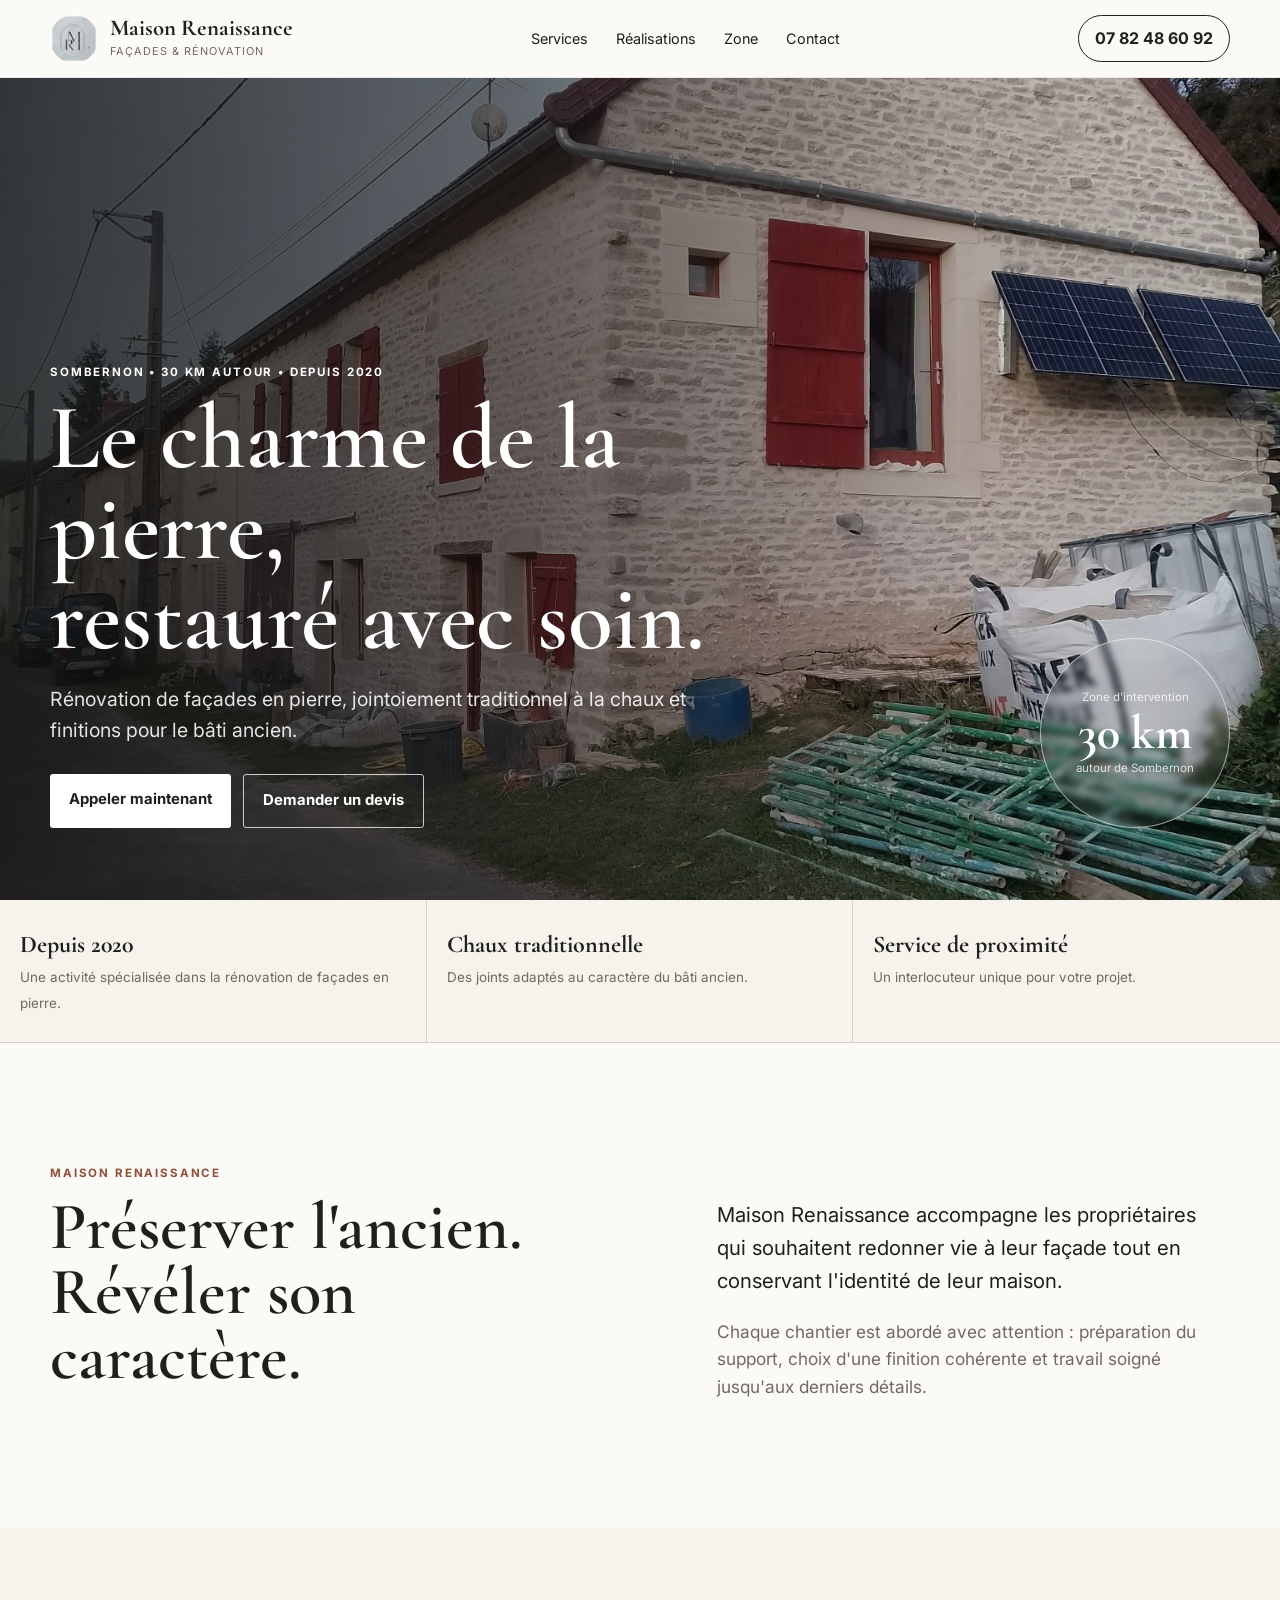
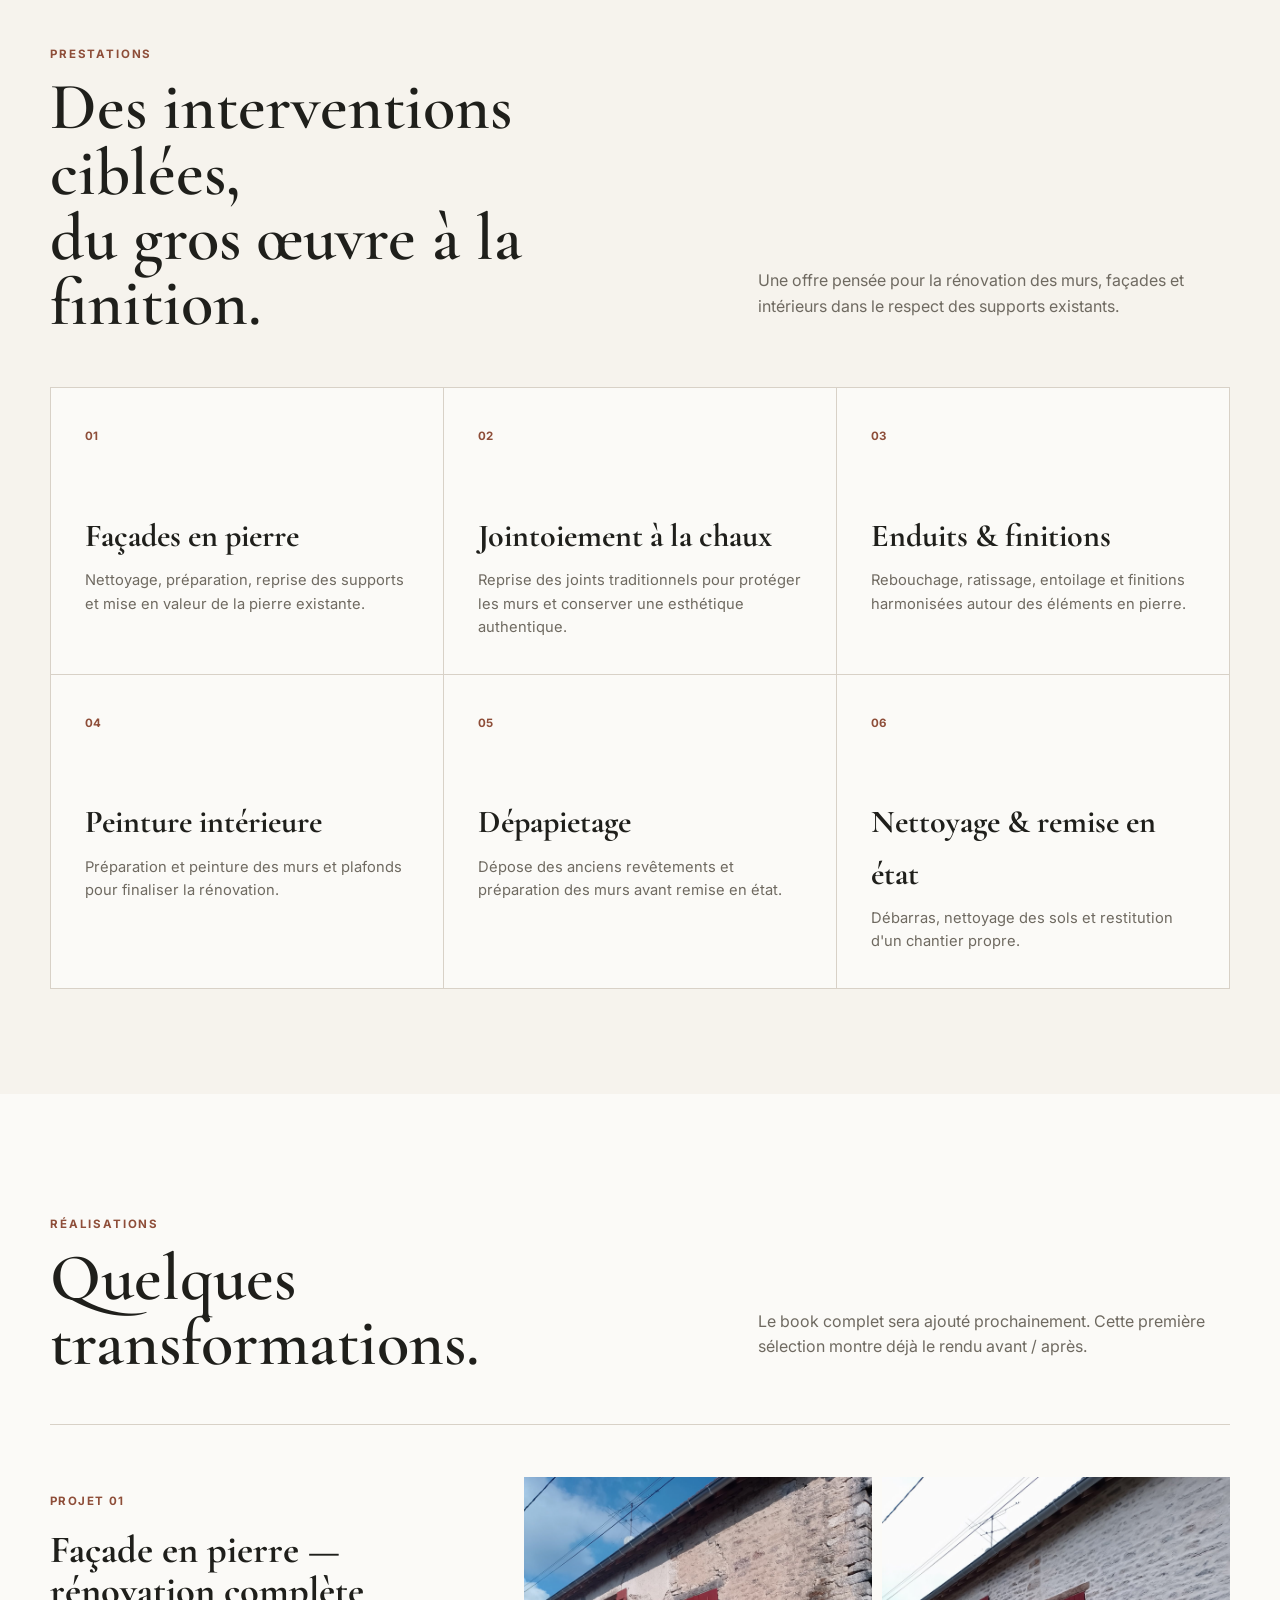
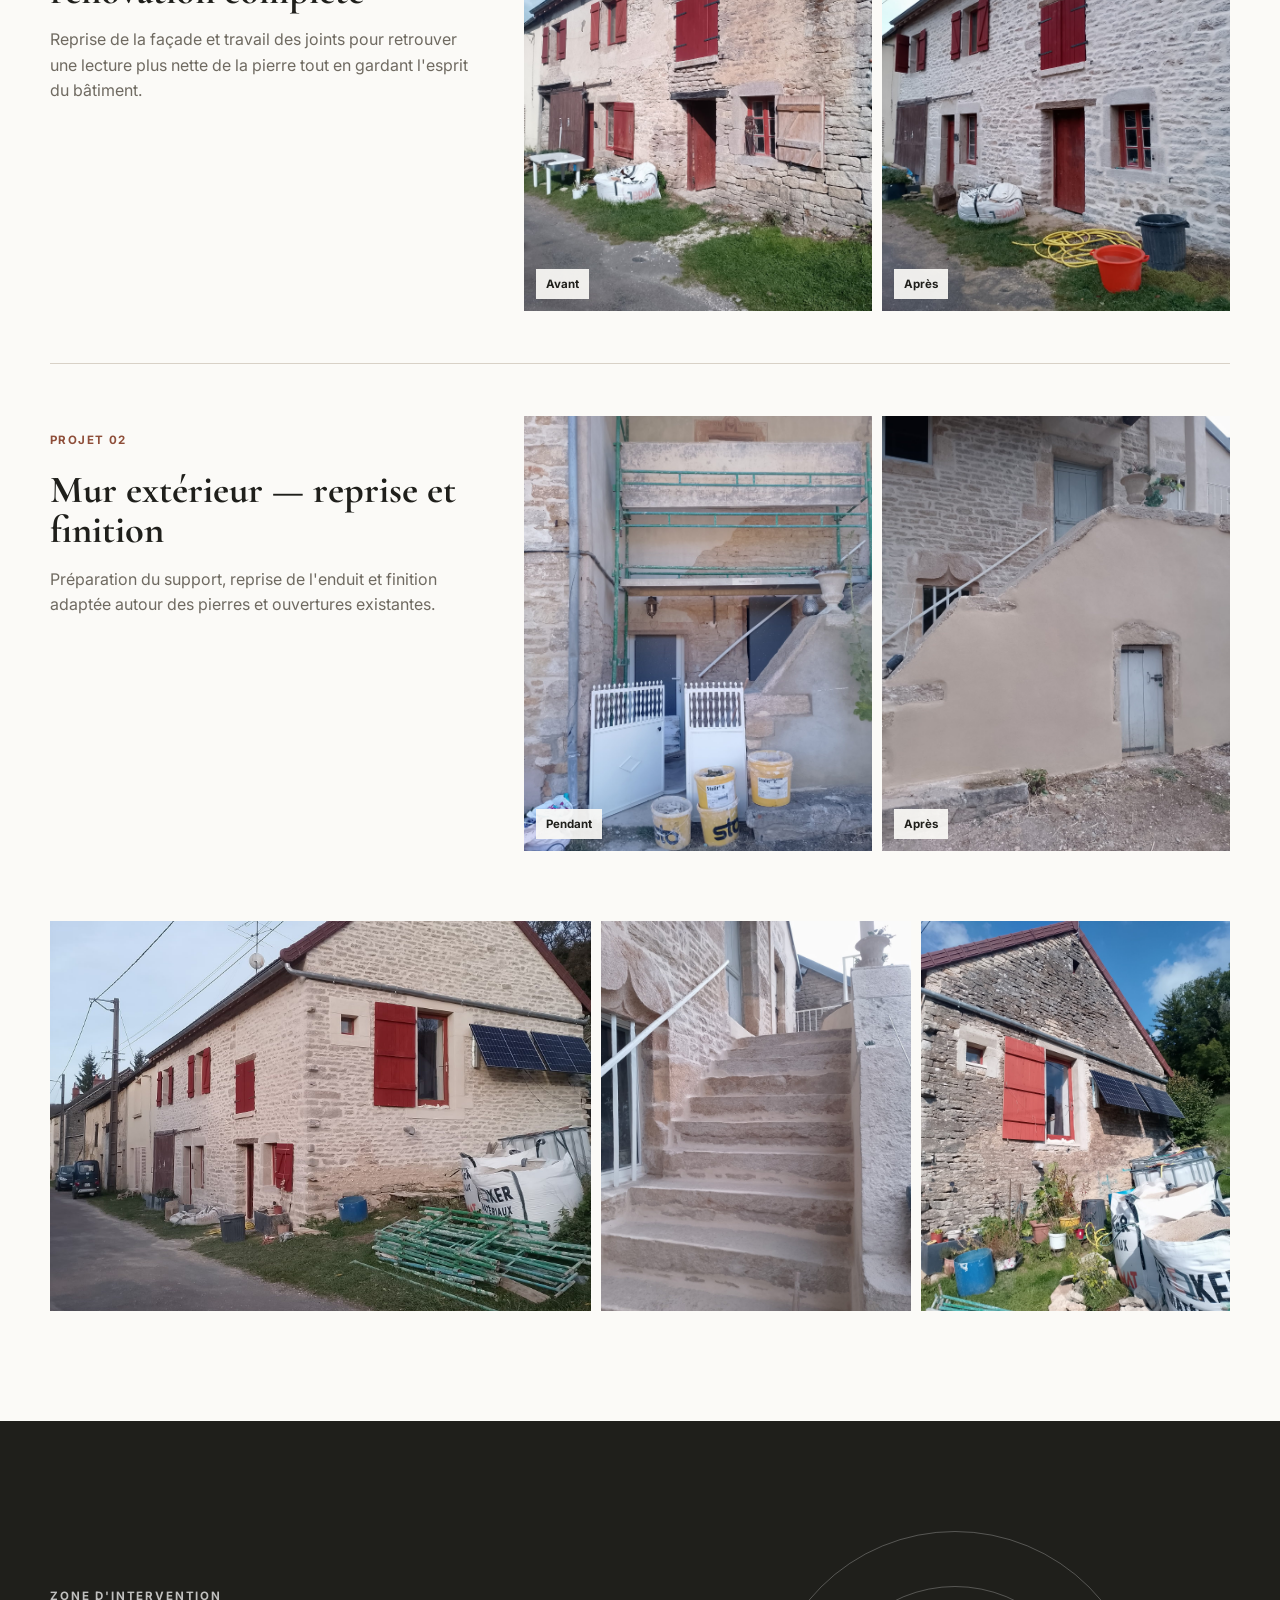
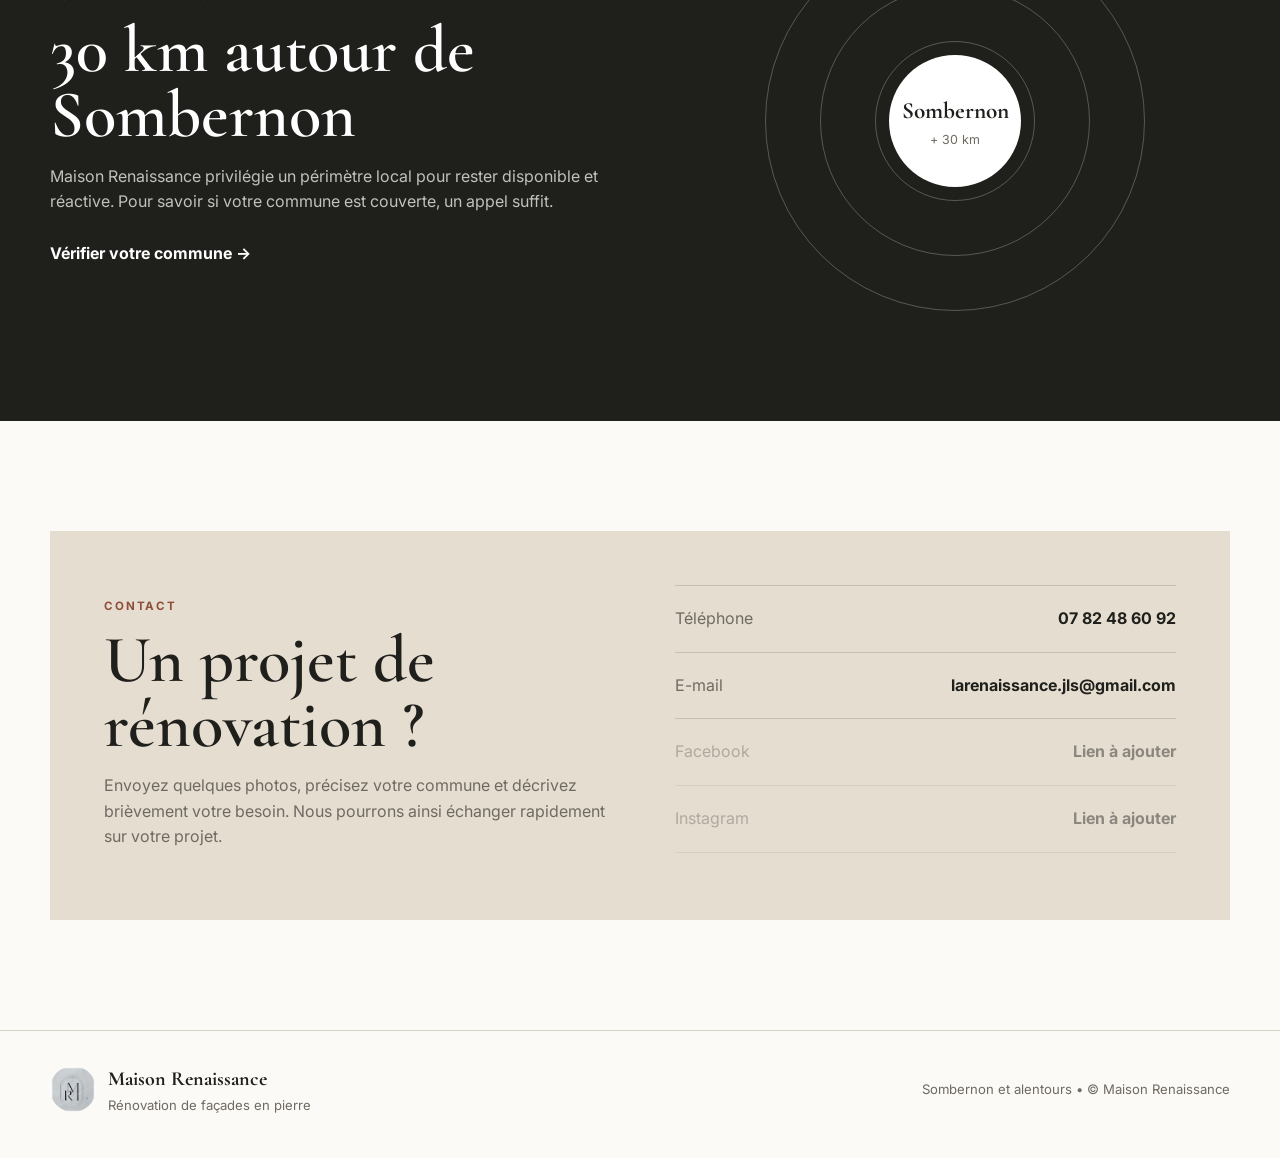
==== index.html @ f81b81fb "Add files via upload" ====
<!doctype html>
<html lang="fr">
<head>
  <meta charset="utf-8">
  <meta name="viewport" content="width=device-width, initial-scale=1">
  <meta name="theme-color" content="#1f1f1b">
  <meta name="description" content="Maison Renaissance — rénovation de façades en pierre, jointoiement traditionnel à la chaux et finitions autour de Sombernon.">
  <title>Maison Renaissance — Façades en pierre & joints à la chaux</title>
  <link rel="icon" href="assets/favicon.png">
  <link rel="preconnect" href="https://fonts.googleapis.com">
  <link rel="preconnect" href="https://fonts.gstatic.com" crossorigin>
  <link href="https://fonts.googleapis.com/css2?family=Cormorant+Garamond:wght@500;600;700&family=Inter:wght@400;500;600;700&display=swap" rel="stylesheet">
  <link rel="stylesheet" href="styles.css">
</head>
<body>
  <header class="site-header">
    <a class="brand" href="#accueil">
      <img src="assets/logo-mr.png" alt="Logo Maison Renaissance">
      <span><strong>Maison Renaissance</strong><small>Façades & rénovation</small></span>
    </a>
    <nav class="desktop-nav" aria-label="Navigation principale">
      <a href="#services">Services</a>
      <a href="#realisations">Réalisations</a>
      <a href="#zone">Zone</a>
      <a href="#contact">Contact</a>
    </nav>
    <a class="header-cta" href="tel:+33782486092">07 82 48 60 92</a>
  </header>

  <main>
    <section class="hero" id="accueil">
      <img src="assets/hero-v2.jpg" alt="Façade ancienne rénovée en pierre" class="hero-bg">
      <div class="hero-shade"></div>
      <div class="hero-inner">
        <div class="hero-copy">
          <p class="eyebrow">Sombernon • 30 km autour • Depuis 2020</p>
          <h1>Le charme de la pierre,<br>restauré avec soin.</h1>
          <p class="hero-text">Rénovation de façades en pierre, jointoiement traditionnel à la chaux et finitions pour le bâti ancien.</p>
          <div class="hero-actions">
            <a class="btn btn-light" href="tel:+33782486092">Appeler maintenant</a>
            <a class="btn btn-outline" href="mailto:larenaissance.jls@gmail.com?subject=Demande%20de%20devis%20Maison%20Renaissance">Demander un devis</a>
          </div>
        </div>
        <div class="hero-badge">
          <span>Zone d'intervention</span>
          <strong>30 km</strong>
          <small>autour de Sombernon</small>
        </div>
      </div>
    </section>

    <section class="proof-strip">
      <div><strong>Depuis 2020</strong><span>Une activité spécialisée dans la rénovation de façades en pierre.</span></div>
      <div><strong>Chaux traditionnelle</strong><span>Des joints adaptés au caractère du bâti ancien.</span></div>
      <div><strong>Service de proximité</strong><span>Un interlocuteur unique pour votre projet.</span></div>
    </section>

    <section class="about container">
      <div class="section-title">
        <p class="eyebrow dark">Maison Renaissance</p>
        <h2>Préserver l'ancien.<br>Révéler son caractère.</h2>
      </div>
      <div class="about-copy">
        <p>Maison Renaissance accompagne les propriétaires qui souhaitent redonner vie à leur façade tout en conservant l'identité de leur maison.</p>
        <p>Chaque chantier est abordé avec attention : préparation du support, choix d'une finition cohérente et travail soigné jusqu'aux derniers détails.</p>
      </div>
    </section>

    <section class="services" id="services">
      <div class="container">
        <div class="section-head">
          <div>
            <p class="eyebrow dark">Prestations</p>
            <h2>Des interventions ciblées,<br>du gros œuvre à la finition.</h2>
          </div>
          <p>Une offre pensée pour la rénovation des murs, façades et intérieurs dans le respect des supports existants.</p>
        </div>

        <div class="service-grid">
          <article>
            <span class="num">01</span>
            <h3>Façades en pierre</h3>
            <p>Nettoyage, préparation, reprise des supports et mise en valeur de la pierre existante.</p>
          </article>
          <article>
            <span class="num">02</span>
            <h3>Jointoiement à la chaux</h3>
            <p>Reprise des joints traditionnels pour protéger les murs et conserver une esthétique authentique.</p>
          </article>
          <article>
            <span class="num">03</span>
            <h3>Enduits & finitions</h3>
            <p>Rebouchage, ratissage, entoilage et finitions harmonisées autour des éléments en pierre.</p>
          </article>
          <article>
            <span class="num">04</span>
            <h3>Peinture intérieure</h3>
            <p>Préparation et peinture des murs et plafonds pour finaliser la rénovation.</p>
          </article>
          <article>
            <span class="num">05</span>
            <h3>Dépapietage</h3>
            <p>Dépose des anciens revêtements et préparation des murs avant remise en état.</p>
          </article>
          <article>
            <span class="num">06</span>
            <h3>Nettoyage & remise en état</h3>
            <p>Débarras, nettoyage des sols et restitution d'un chantier propre.</p>
          </article>
        </div>
      </div>
    </section>

    <section class="realisations container" id="realisations">
      <div class="section-head">
        <div>
          <p class="eyebrow dark">Réalisations</p>
          <h2>Quelques transformations.</h2>
        </div>
        <p>Le book complet sera ajouté prochainement. Cette première sélection montre déjà le rendu avant / après.</p>
      </div>

      <article class="case-study">
        <div class="case-copy">
          <span class="case-index">Projet 01</span>
          <h3>Façade en pierre — rénovation complète</h3>
          <p>Reprise de la façade et travail des joints pour retrouver une lecture plus nette de la pierre tout en gardant l'esprit du bâtiment.</p>
        </div>
        <div class="ba">
          <figure>
            <img src="assets/facade_avant.jpg" alt="Façade avant rénovation">
            <figcaption>Avant</figcaption>
          </figure>
          <figure>
            <img src="assets/facade_apres_1.jpg" alt="Façade après rénovation">
            <figcaption>Après</figcaption>
          </figure>
        </div>
      </article>

      <article class="case-study reverse">
        <div class="case-copy">
          <span class="case-index">Projet 02</span>
          <h3>Mur extérieur — reprise et finition</h3>
          <p>Préparation du support, reprise de l'enduit et finition adaptée autour des pierres et ouvertures existantes.</p>
        </div>
        <div class="ba">
          <figure>
            <img src="assets/cour_avant.jpg" alt="Mur extérieur pendant rénovation">
            <figcaption>Pendant</figcaption>
          </figure>
          <figure>
            <img src="assets/cour_apres.jpg" alt="Mur extérieur après rénovation">
            <figcaption>Après</figcaption>
          </figure>
        </div>
      </article>

      <div class="mosaic">
        <img src="assets/facade_apres_2.jpg" alt="Vue large d'une façade rénovée">
        <img src="assets/escalier_apres.jpg" alt="Escalier en pierre rénové">
        <img src="assets/chantier_facade.jpg" alt="Façade en pierre en cours de rénovation">
      </div>
    </section>

    <section class="zone" id="zone">
      <div class="container zone-inner">
        <div>
          <p class="eyebrow">Zone d'intervention</p>
          <h2>30 km autour de Sombernon</h2>
          <p>Maison Renaissance privilégie un périmètre local pour rester disponible et réactive. Pour savoir si votre commune est couverte, un appel suffit.</p>
          <a href="tel:+33782486092" class="text-link">Vérifier votre commune →</a>
        </div>
        <div class="zone-graphic" aria-hidden="true">
          <div class="ring ring-1"></div>
          <div class="ring ring-2"></div>
          <div class="ring ring-3"></div>
          <div class="zone-center"><strong>Sombernon</strong><span>+ 30 km</span></div>
        </div>
      </div>
    </section>

    <section class="contact container" id="contact">
      <div class="contact-card">
        <div>
          <p class="eyebrow dark">Contact</p>
          <h2>Un projet de rénovation ?</h2>
          <p>Envoyez quelques photos, précisez votre commune et décrivez brièvement votre besoin. Nous pourrons ainsi échanger rapidement sur votre projet.</p>
        </div>
        <div class="contact-buttons">
          <a href="tel:+33782486092" class="contact-btn"><span>Téléphone</span><strong>07 82 48 60 92</strong></a>
          <a href="mailto:larenaissance.jls@gmail.com" class="contact-btn"><span>E-mail</span><strong>larenaissance.jls@gmail.com</strong></a>
          <span class="contact-btn pending"><span>Facebook</span><strong>Lien à ajouter</strong></span>
          <span class="contact-btn pending"><span>Instagram</span><strong>Lien à ajouter</strong></span>
        </div>
      </div>
    </section>
  </main>

  <a class="floating-call" href="tel:+33782486092" aria-label="Appeler Maison Renaissance">☎</a>

  <footer>
    <div class="container footer-inner">
      <div class="footer-brand">
        <img src="assets/logo-mr.png" alt="">
        <div><strong>Maison Renaissance</strong><span>Rénovation de façades en pierre</span></div>
      </div>
      <p>Sombernon et alentours • © Maison Renaissance</p>
    </div>
  </footer>
</body>
</html>
---- styles.css ----
:root{
  --bg:#f6f3ed;
  --paper:#fbfaf7;
  --stone:#e6ddd1;
  --ink:#1f1f1b;
  --muted:#6f6a61;
  --rust:#8e4e39;
  --line:#d8d1c7;
}
*{box-sizing:border-box}
html{scroll-behavior:smooth}
body{margin:0;background:var(--paper);color:var(--ink);font-family:Inter,Arial,sans-serif;line-height:1.6}
img{display:block;max-width:100%}
a{color:inherit;text-decoration:none}
.container{width:min(1180px,calc(100% - 40px));margin:auto}
.site-header{position:sticky;top:0;z-index:50;height:78px;background:rgba(251,250,247,.94);backdrop-filter:blur(14px);border-bottom:1px solid rgba(31,31,27,.08);display:flex;align-items:center;justify-content:space-between;padding:0 max(20px,calc((100vw - 1180px)/2))}
.brand{display:flex;align-items:center;gap:12px}
.brand img{width:48px;height:48px;border-radius:50%;object-fit:cover}
.brand span{display:flex;flex-direction:column}
.brand strong{font-family:"Cormorant Garamond",serif;font-size:1.42rem;line-height:1}
.brand small{font-size:.68rem;color:var(--muted);letter-spacing:.09em;text-transform:uppercase;margin-top:3px}
.desktop-nav{display:flex;gap:28px;font-size:.9rem}
.desktop-nav a:hover{opacity:.6}
.header-cta{font-weight:700;border:1px solid var(--ink);border-radius:999px;padding:10px 16px}
.hero{position:relative;min-height:720px;height:calc(100vh - 78px);display:flex;align-items:flex-end;overflow:hidden;background:#222}
.hero-bg{position:absolute;inset:0;width:100%;height:100%;object-fit:cover}
.hero-shade{position:absolute;inset:0;background:linear-gradient(90deg,rgba(18,18,16,.82) 0%,rgba(18,18,16,.60) 40%,rgba(18,18,16,.18) 76%,rgba(18,18,16,.08) 100%)}
.hero-inner{position:relative;z-index:2;width:min(1180px,calc(100% - 40px));margin:0 auto 72px;display:flex;justify-content:space-between;align-items:flex-end;gap:40px;color:white}
.hero-copy{max-width:790px}
.eyebrow{text-transform:uppercase;letter-spacing:.16em;font-size:.72rem;font-weight:700}
.eyebrow.dark{color:var(--rust)}
.hero h1,.section-title h2,.section-head h2,.zone h2,.contact h2{font-family:"Cormorant Garamond",serif;font-weight:600;line-height:.98}
.hero h1{font-size:clamp(3.8rem,7.2vw,7rem);margin:.35rem 0 1.1rem}
.hero-text{font-size:clamp(1rem,1.7vw,1.22rem);max-width:650px;color:rgba(255,255,255,.88)}
.hero-actions{display:flex;gap:12px;flex-wrap:wrap;margin-top:28px}
.btn{padding:14px 19px;border-radius:3px;font-weight:700;font-size:.93rem}
.btn-light{background:white;color:var(--ink)}
.btn-outline{border:1px solid rgba(255,255,255,.75);color:white}
.hero-badge{width:190px;height:190px;border:1px solid rgba(255,255,255,.55);border-radius:50%;display:flex;flex-direction:column;align-items:center;justify-content:center;text-align:center;background:rgba(255,255,255,.05);backdrop-filter:blur(3px)}
.hero-badge span,.hero-badge small{font-size:.72rem;color:rgba(255,255,255,.8)}
.hero-badge strong{font-family:"Cormorant Garamond",serif;font-size:3rem;line-height:1.1}
.proof-strip{display:grid;grid-template-columns:repeat(3,1fr);border-bottom:1px solid var(--line);background:var(--bg)}
.proof-strip>div{padding:26px max(20px,calc((100vw - 1180px)/6));border-right:1px solid var(--line)}
.proof-strip>div:last-child{border-right:0}
.proof-strip strong{display:block;font-family:"Cormorant Garamond",serif;font-size:1.5rem}
.proof-strip span{font-size:.84rem;color:var(--muted)}
.about{display:grid;grid-template-columns:1.05fr .95fr;gap:100px;padding:110px 0}
.section-title h2,.section-head h2,.zone h2,.contact h2{font-size:clamp(2.8rem,5.2vw,5.2rem);margin:.4rem 0 0}
.about-copy{font-size:1.08rem;color:var(--muted);padding-top:26px}
.about-copy p:first-child{font-size:1.28rem;color:var(--ink)}
.services{padding:105px 0;background:var(--bg)}
.section-head{display:grid;grid-template-columns:1.15fr .85fr;gap:70px;align-items:end}
.section-head>p{color:var(--muted);max-width:500px}
.service-grid{display:grid;grid-template-columns:repeat(3,1fr);gap:1px;background:var(--line);margin-top:52px;border:1px solid var(--line)}
.service-grid article{background:var(--paper);padding:34px;min-height:260px}
.service-grid article:hover{background:#fff}
.num{font-size:.72rem;color:var(--rust);font-weight:700}
.service-grid h3{font-family:"Cormorant Garamond",serif;font-size:2rem;margin:62px 0 8px}
.service-grid p{color:var(--muted);font-size:.92rem;margin:0}
.realisations{padding:110px 0}
.case-study{display:grid;grid-template-columns:.38fr .62fr;gap:42px;padding:52px 0;border-top:1px solid var(--line)}
.case-study:first-of-type{margin-top:48px}
.case-study.reverse{grid-template-columns:.38fr .62fr}
.case-copy{padding-top:10px}
.case-index{font-size:.72rem;text-transform:uppercase;letter-spacing:.12em;color:var(--rust);font-weight:700}
.case-copy h3{font-family:"Cormorant Garamond",serif;font-size:2.4rem;line-height:1.05;margin:18px 0 14px}
.case-copy p{color:var(--muted)}
.ba{display:grid;grid-template-columns:1fr 1fr;gap:10px}
.ba figure{position:relative;margin:0;aspect-ratio:4/5;overflow:hidden;background:#ddd}
.ba img{width:100%;height:100%;object-fit:cover;transition:transform .35s ease}
.ba figure:hover img{transform:scale(1.025)}
.ba figcaption{position:absolute;left:12px;bottom:12px;background:rgba(251,250,247,.92);padding:6px 10px;font-size:.72rem;font-weight:700}
.mosaic{display:grid;grid-template-columns:1.4fr .8fr .8fr;gap:10px;margin-top:18px}
.mosaic img{width:100%;height:390px;object-fit:cover}
.zone{background:var(--ink);color:white;padding:105px 0;overflow:hidden}
.zone-inner{display:grid;grid-template-columns:1fr 1fr;align-items:center;gap:80px}
.zone p{color:rgba(255,255,255,.72);max-width:620px}
.text-link{display:inline-block;margin-top:10px;font-weight:700}
.zone-graphic{position:relative;height:390px;display:flex;align-items:center;justify-content:center}
.ring{position:absolute;border:1px solid rgba(255,255,255,.25);border-radius:50%}
.ring-1{width:160px;height:160px}
.ring-2{width:270px;height:270px}
.ring-3{width:380px;height:380px}
.zone-center{width:132px;height:132px;border-radius:50%;background:white;color:var(--ink);display:flex;flex-direction:column;align-items:center;justify-content:center;z-index:2}
.zone-center strong{font-family:"Cormorant Garamond",serif;font-size:1.45rem}
.zone-center span{font-size:.78rem;color:var(--muted)}
.contact{padding:110px 0}
.contact-card{background:var(--stone);padding:54px;display:grid;grid-template-columns:1fr 1fr;gap:70px}
.contact-card>div:first-child p:last-child{color:var(--muted)}
.contact-buttons{border-top:1px solid rgba(31,31,27,.16)}
.contact-btn{display:flex;justify-content:space-between;gap:22px;padding:20px 0;border-bottom:1px solid rgba(31,31,27,.16)}
.contact-btn span{color:var(--muted)}
.contact-btn:not(.pending):hover strong{color:var(--rust)}
.pending{opacity:.45}
.floating-call{position:fixed;right:18px;bottom:18px;z-index:60;width:58px;height:58px;border-radius:50%;background:var(--rust);color:white;display:none;align-items:center;justify-content:center;font-size:1.4rem;box-shadow:0 10px 30px rgba(0,0,0,.22)}
footer{border-top:1px solid var(--line);padding:32px 0 42px}
.footer-inner{display:flex;align-items:center;justify-content:space-between;gap:30px}
.footer-brand{display:flex;align-items:center;gap:12px}
.footer-brand img{width:46px;height:46px;border-radius:50%;object-fit:cover}
.footer-brand div{display:flex;flex-direction:column}
.footer-brand strong{font-family:"Cormorant Garamond",serif;font-size:1.25rem}
.footer-brand span,footer p{font-size:.82rem;color:var(--muted)}
@media(max-width:980px){
  .desktop-nav{display:none}
  .hero-inner{align-items:flex-start}
  .hero-badge{display:none}
  .proof-strip{grid-template-columns:1fr}
  .proof-strip>div{border-right:0;border-bottom:1px solid var(--line);padding:20px}
  .about,.section-head,.zone-inner,.contact-card{grid-template-columns:1fr}
  .service-grid{grid-template-columns:1fr 1fr}
  .case-study,.case-study.reverse{grid-template-columns:1fr}
  .mosaic{grid-template-columns:1fr 1fr}
  .mosaic img{height:330px}
}
@media(max-width:640px){
  .site-header{height:68px;padding:0 14px}
  .container,.hero-inner{width:min(100% - 28px,1180px)}
  .brand img{width:40px;height:40px}
  .brand strong{font-size:1.15rem}
  .brand small{display:none}
  .header-cta{font-size:.8rem;padding:8px 11px}
  .hero{height:auto;min-height:640px}
  .hero-inner{margin-bottom:42px}
  .hero h1{font-size:3.55rem}
  .hero-shade{background:linear-gradient(0deg,rgba(18,18,16,.88) 0%,rgba(18,18,16,.62) 52%,rgba(18,18,16,.20) 100%)}
  .btn{width:100%;text-align:center}
  .about,.services,.realisations,.zone,.contact{padding-top:78px;padding-bottom:78px}
  .service-grid{grid-template-columns:1fr}
  .service-grid article{min-height:220px}
  .service-grid h3{margin-top:42px}
  .ba{grid-template-columns:1fr 1fr;gap:6px}
  .mosaic{grid-template-columns:1fr}
  .mosaic img{height:310px}
  .zone-graphic{height:310px}
  .ring-3{width:300px;height:300px}
  .ring-2{width:220px;height:220px}
  .contact-card{padding:28px}
  .contact-btn{flex-direction:column;gap:4px}
  .footer-inner{flex-direction:column;align-items:flex-start}
  .floating-call{display:flex}
}
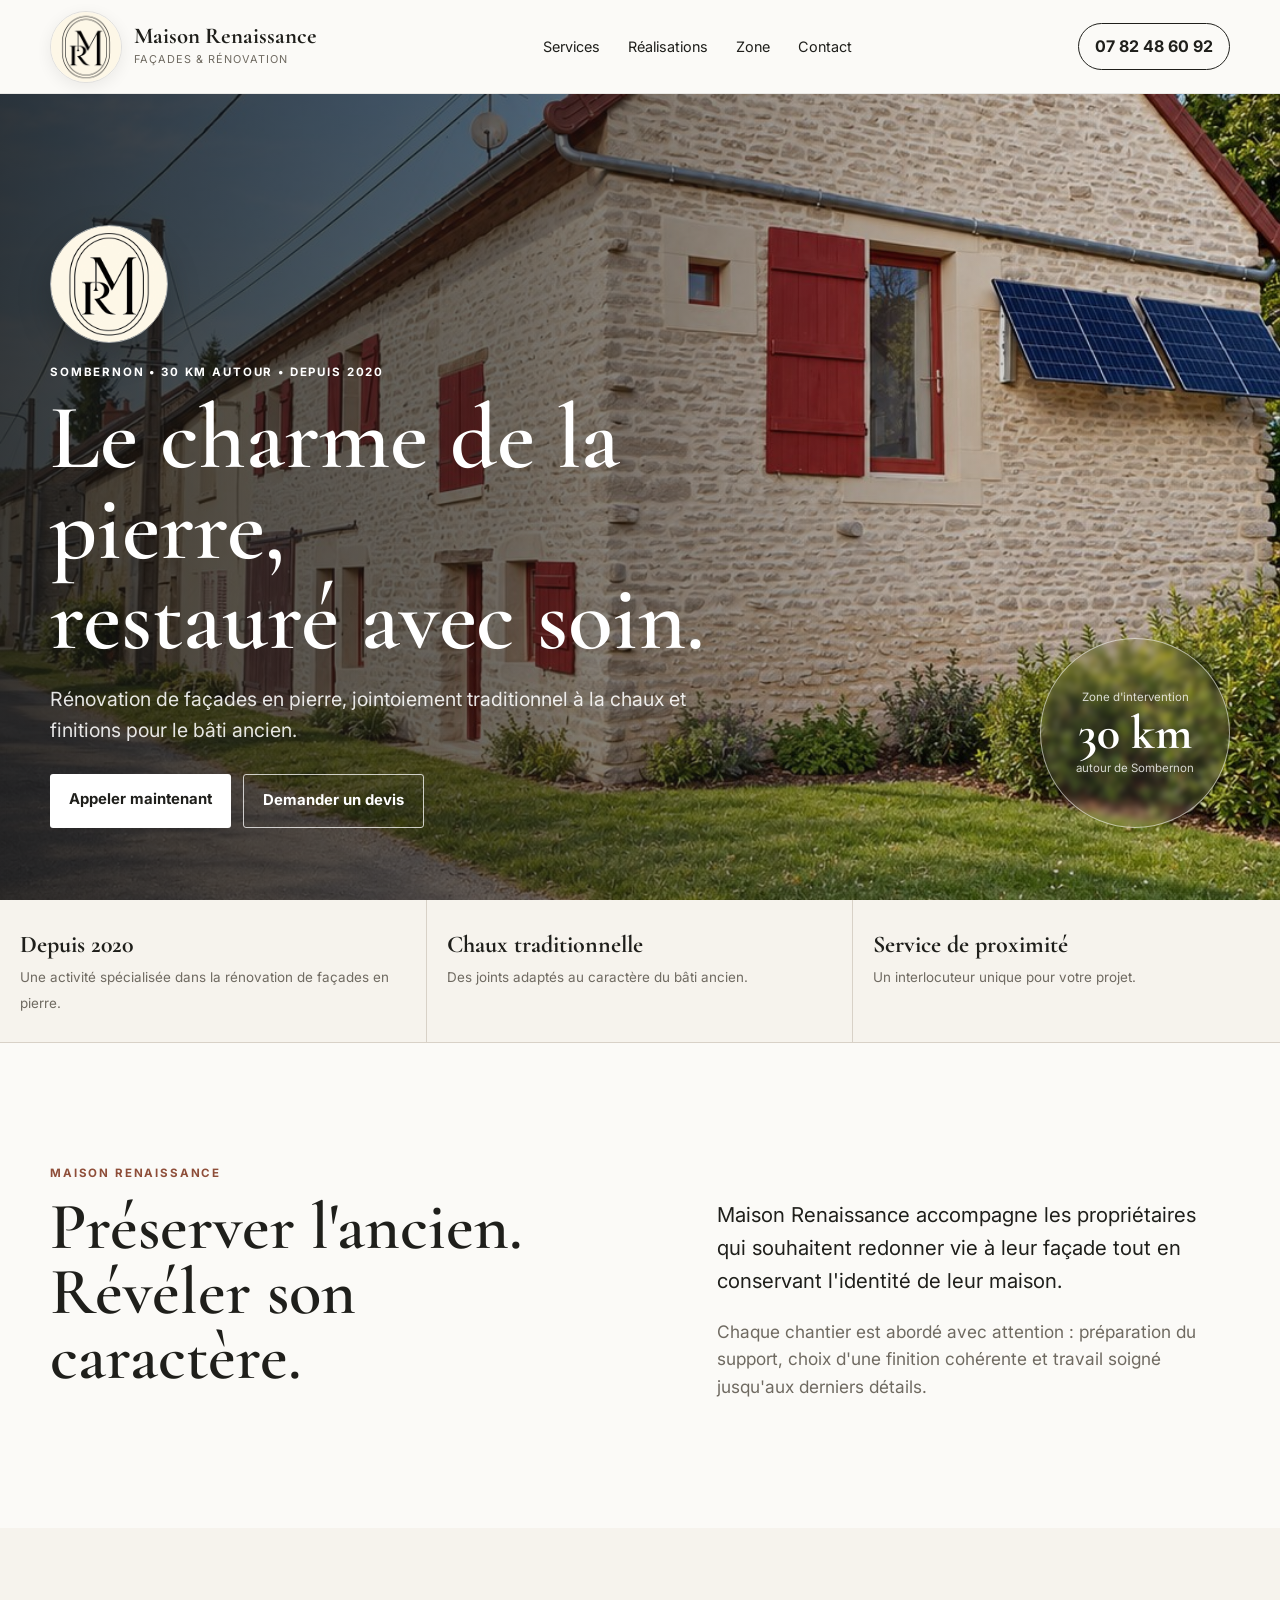
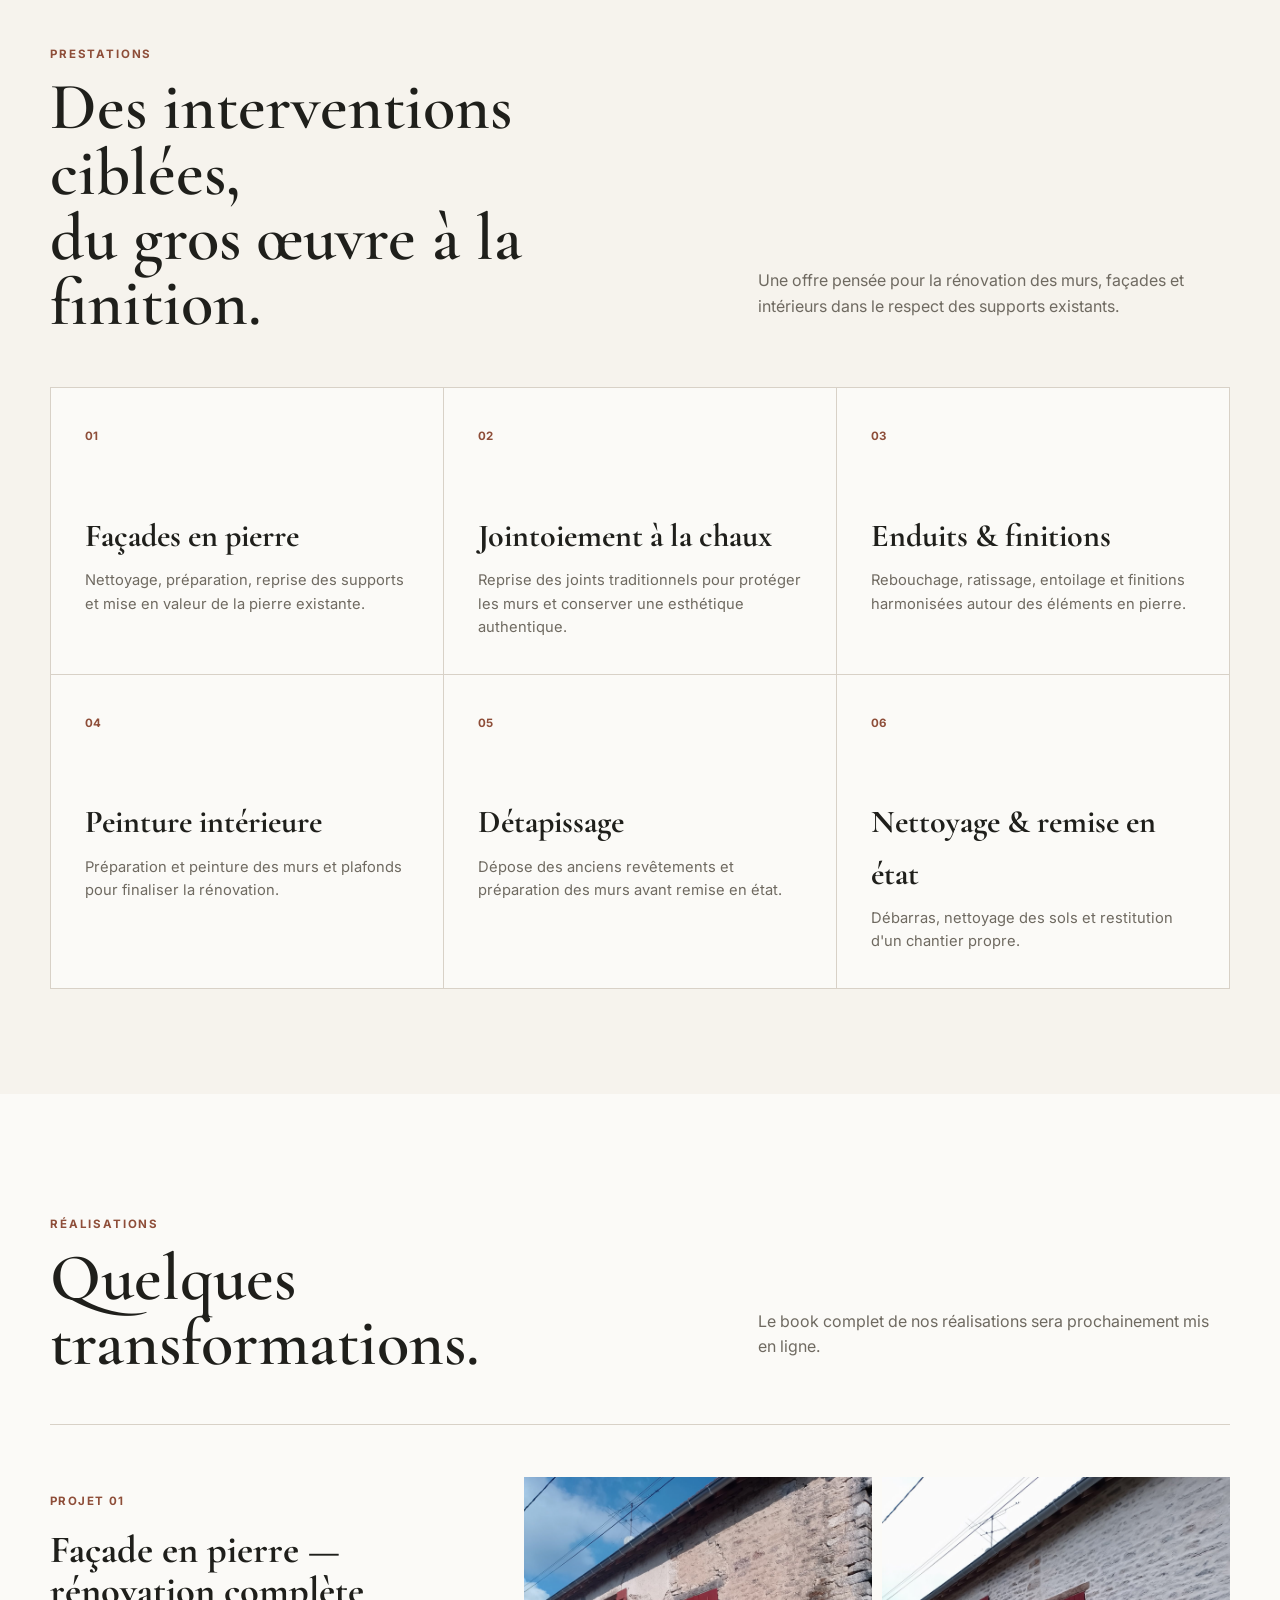
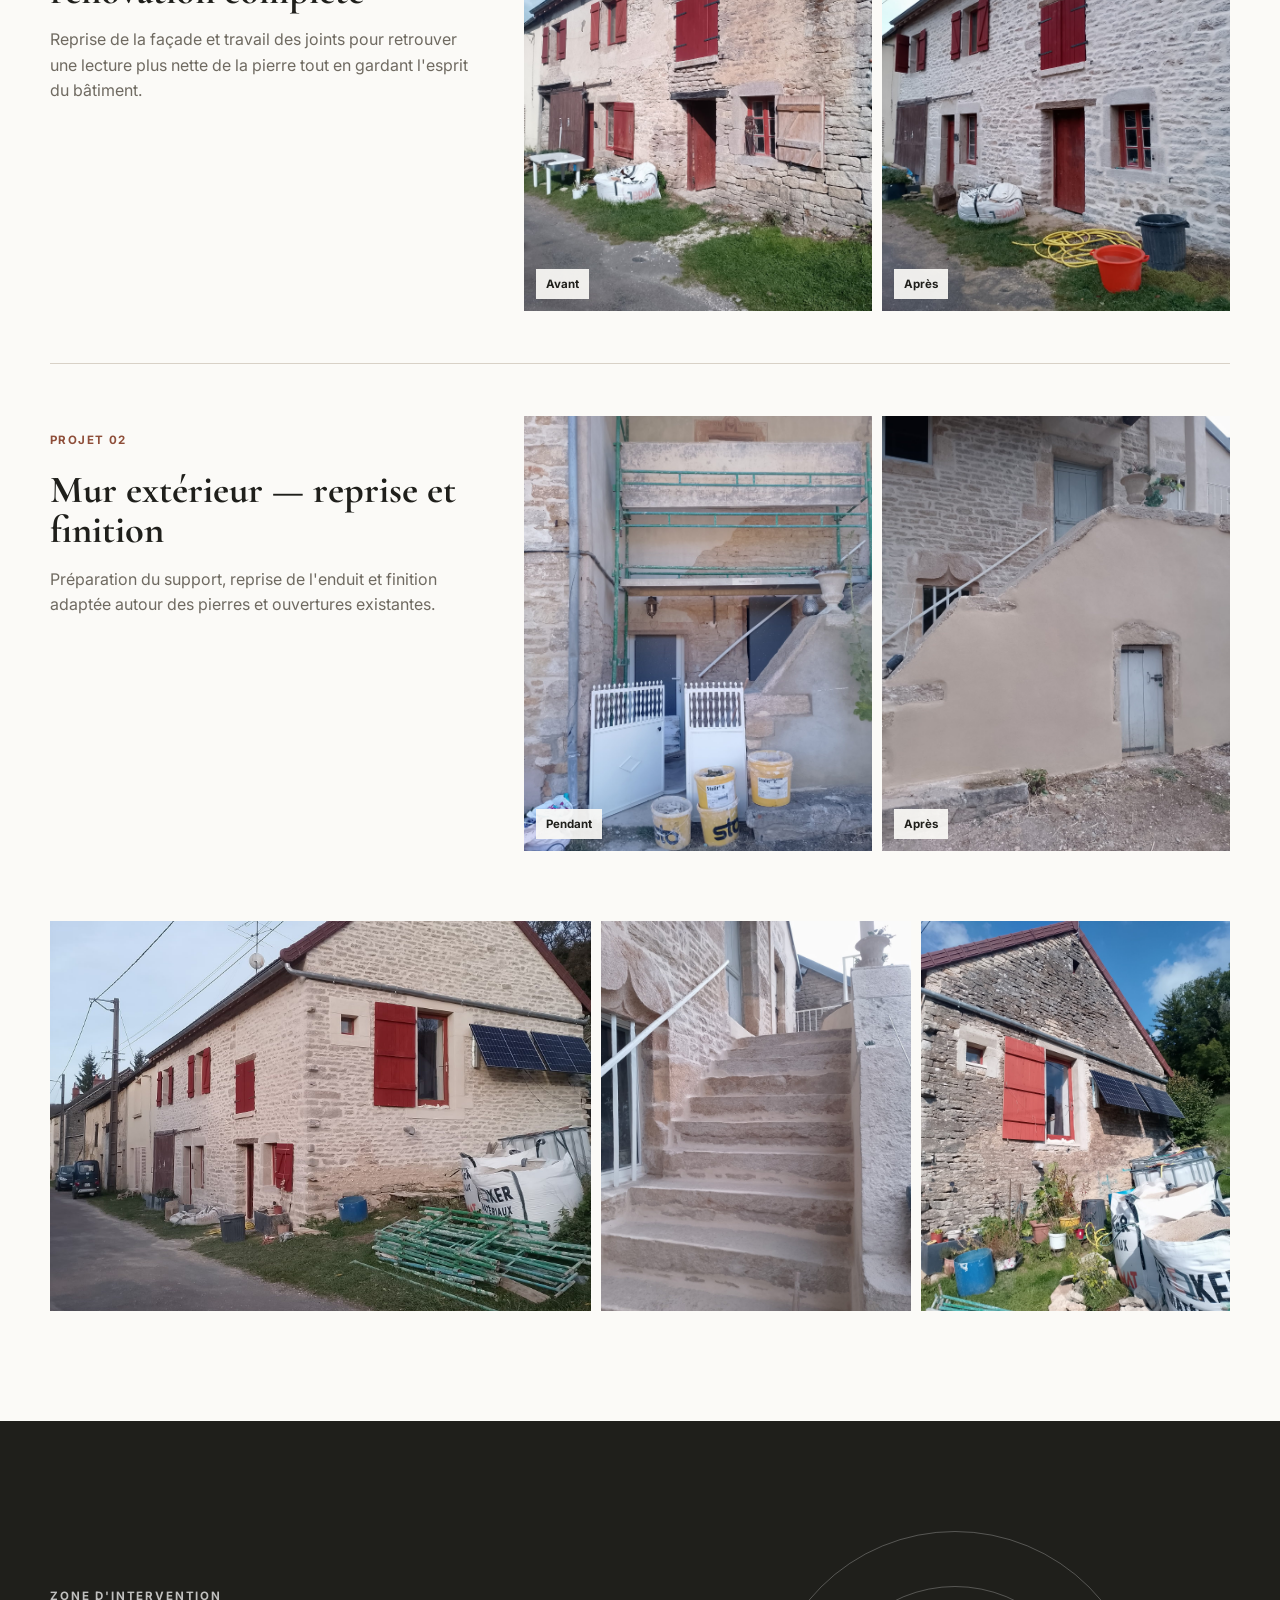
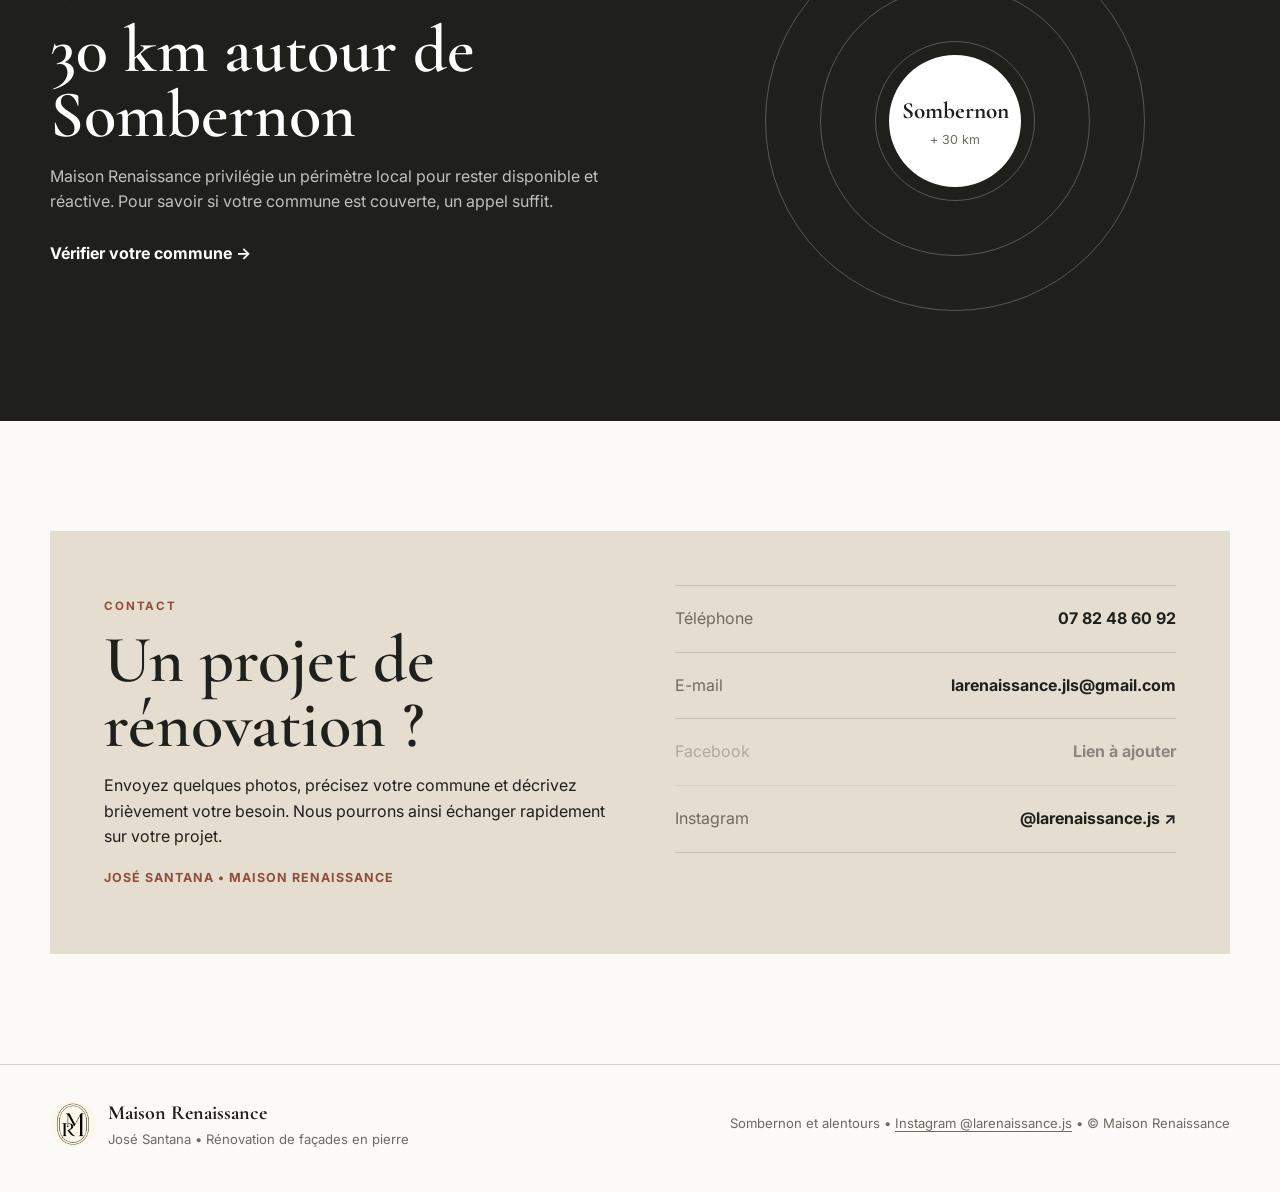
==== commit a6296232: "Add files via upload" ====
--- a/index.html
+++ b/index.html
@@ -4,9 +4,32 @@
   <meta charset="utf-8">
   <meta name="viewport" content="width=device-width, initial-scale=1">
   <meta name="theme-color" content="#1f1f1b">
-  <meta name="description" content="Maison Renaissance — rénovation de façades en pierre, jointoiement traditionnel à la chaux et finitions autour de Sombernon.">
-  <title>Maison Renaissance — Façades en pierre & joints à la chaux</title>
+  <meta name="description" content="Maison Renaissance — José Santana, façadier spécialisé dans la rénovation de façades en pierre, le jointoiement traditionnel à la chaux et les finitions dans un rayon de 30 km autour de Sombernon.">
+  <title>Maison Renaissance | José Santana | Façadier à Sombernon</title>
   <link rel="icon" href="assets/favicon.png">
+  <meta name="author" content="José Santana">
+  <meta name="robots" content="index,follow">
+  <link rel="canonical" href="https://maisonrenaissance.github.io/Maison-Renaissance/">
+  <meta property="og:title" content="Maison Renaissance — Façades en pierre & joints à la chaux">
+  <meta property="og:description" content="José Santana — rénovation de façades en pierre et jointoiement traditionnel à la chaux autour de Sombernon.">
+  <meta property="og:type" content="website">
+  <meta property="og:url" content="https://maisonrenaissance.github.io/Maison-Renaissance/">
+  <meta property="og:image" content="https://maisonrenaissance.github.io/Maison-Renaissance/assets/hero-clean.jpg">
+  <script type="application/ld+json">
+  {
+    "@context": "https://schema.org",
+    "@type": "HomeAndConstructionBusiness",
+    "name": "Maison Renaissance",
+    "alternateName": "Maison Renaissance — José Santana",
+    "url": "https://maisonrenaissance.github.io/Maison-Renaissance/",
+    "image": "https://maisonrenaissance.github.io/Maison-Renaissance/assets/hero-clean.jpg",
+    "telephone": "+33782486092",
+    "email": "larenaissance.jls@gmail.com",
+    "areaServed": "Sombernon et un rayon de 30 km",
+    "sameAs": ["https://www.instagram.com/larenaissance.js/"]
+  }
+  </script>
+
   <link rel="preconnect" href="https://fonts.googleapis.com">
   <link rel="preconnect" href="https://fonts.gstatic.com" crossorigin>
   <link href="https://fonts.googleapis.com/css2?family=Cormorant+Garamond:wght@500;600;700&family=Inter:wght@400;500;600;700&display=swap" rel="stylesheet">
@@ -15,7 +38,7 @@
 <body>
   <header class="site-header">
     <a class="brand" href="#accueil">
-      <img src="assets/logo-mr.png" alt="Logo Maison Renaissance">
+      <img src="assets/logo-mr-creme.jpg" alt="Logo Maison Renaissance">
       <span><strong>Maison Renaissance</strong><small>Façades & rénovation</small></span>
     </a>
     <nav class="desktop-nav" aria-label="Navigation principale">
@@ -29,10 +52,11 @@
 
   <main>
     <section class="hero" id="accueil">
-      <img src="assets/hero-v2.jpg" alt="Façade ancienne rénovée en pierre" class="hero-bg">
+      <img src="assets/hero-clean.jpg" alt="Façade ancienne rénovée en pierre" class="hero-bg">
       <div class="hero-shade"></div>
       <div class="hero-inner">
         <div class="hero-copy">
+          <img class="hero-logo" src="assets/logo-mr-creme.jpg" alt="Logo Maison Renaissance">
           <p class="eyebrow">Sombernon • 30 km autour • Depuis 2020</p>
           <h1>Le charme de la pierre,<br>restauré avec soin.</h1>
           <p class="hero-text">Rénovation de façades en pierre, jointoiement traditionnel à la chaux et finitions pour le bâti ancien.</p>
@@ -99,7 +123,7 @@
           </article>
           <article>
             <span class="num">05</span>
-            <h3>Dépapietage</h3>
+            <h3>Détapissage</h3>
             <p>Dépose des anciens revêtements et préparation des murs avant remise en état.</p>
           </article>
           <article>
@@ -117,7 +141,7 @@
           <p class="eyebrow dark">Réalisations</p>
           <h2>Quelques transformations.</h2>
         </div>
-        <p>Le book complet sera ajouté prochainement. Cette première sélection montre déjà le rendu avant / après.</p>
+        <p>Le book complet de nos réalisations sera prochainement mis en ligne.</p>
       </div>
 
       <article class="case-study">
@@ -169,7 +193,7 @@
           <p class="eyebrow">Zone d'intervention</p>
           <h2>30 km autour de Sombernon</h2>
           <p>Maison Renaissance privilégie un périmètre local pour rester disponible et réactive. Pour savoir si votre commune est couverte, un appel suffit.</p>
-          <a href="tel:+33782486092" class="text-link">Vérifier votre commune →</a>
+          <a href="#contact" class="text-link">Vérifier votre commune →</a>
         </div>
         <div class="zone-graphic" aria-hidden="true">
           <div class="ring ring-1"></div>
@@ -186,12 +210,13 @@
           <p class="eyebrow dark">Contact</p>
           <h2>Un projet de rénovation ?</h2>
           <p>Envoyez quelques photos, précisez votre commune et décrivez brièvement votre besoin. Nous pourrons ainsi échanger rapidement sur votre projet.</p>
+          <p class="owner-line">José Santana • Maison Renaissance</p>
         </div>
         <div class="contact-buttons">
           <a href="tel:+33782486092" class="contact-btn"><span>Téléphone</span><strong>07 82 48 60 92</strong></a>
           <a href="mailto:larenaissance.jls@gmail.com" class="contact-btn"><span>E-mail</span><strong>larenaissance.jls@gmail.com</strong></a>
           <span class="contact-btn pending"><span>Facebook</span><strong>Lien à ajouter</strong></span>
-          <span class="contact-btn pending"><span>Instagram</span><strong>Lien à ajouter</strong></span>
+          <a href="https://www.instagram.com/larenaissance.js/" target="_blank" rel="noopener noreferrer" class="contact-btn"><span>Instagram</span><strong>@larenaissance.js ↗</strong></a>
         </div>
       </div>
     </section>
@@ -202,10 +227,10 @@
   <footer>
     <div class="container footer-inner">
       <div class="footer-brand">
-        <img src="assets/logo-mr.png" alt="">
-        <div><strong>Maison Renaissance</strong><span>Rénovation de façades en pierre</span></div>
-      </div>
-      <p>Sombernon et alentours • © Maison Renaissance</p>
+        <img src="assets/logo-mr-creme.jpg" alt="">
+        <div><strong>Maison Renaissance</strong><span>José Santana • Rénovation de façades en pierre</span></div>
+      </div>
+      <p>Sombernon et alentours • <a class="footer-social" href="https://www.instagram.com/larenaissance.js/" target="_blank" rel="noopener noreferrer">Instagram @larenaissance.js</a> • © Maison Renaissance</p>
     </div>
   </footer>
 </body>
--- a/styles.css
+++ b/styles.css
@@ -14,20 +14,21 @@
 img{display:block;max-width:100%}
 a{color:inherit;text-decoration:none}
 .container{width:min(1180px,calc(100% - 40px));margin:auto}
-.site-header{position:sticky;top:0;z-index:50;height:78px;background:rgba(251,250,247,.94);backdrop-filter:blur(14px);border-bottom:1px solid rgba(31,31,27,.08);display:flex;align-items:center;justify-content:space-between;padding:0 max(20px,calc((100vw - 1180px)/2))}
+.site-header{position:sticky;top:0;z-index:50;height:94px;background:rgba(251,250,247,.94);backdrop-filter:blur(14px);border-bottom:1px solid rgba(31,31,27,.08);display:flex;align-items:center;justify-content:space-between;padding:0 max(20px,calc((100vw - 1180px)/2))}
 .brand{display:flex;align-items:center;gap:12px}
-.brand img{width:48px;height:48px;border-radius:50%;object-fit:cover}
+.brand img{width:72px;height:72px;border-radius:50%;object-fit:cover;border:1px solid rgba(31,31,27,.12);box-shadow:0 4px 16px rgba(0,0,0,.07)}
 .brand span{display:flex;flex-direction:column}
 .brand strong{font-family:"Cormorant Garamond",serif;font-size:1.42rem;line-height:1}
 .brand small{font-size:.68rem;color:var(--muted);letter-spacing:.09em;text-transform:uppercase;margin-top:3px}
 .desktop-nav{display:flex;gap:28px;font-size:.9rem}
 .desktop-nav a:hover{opacity:.6}
 .header-cta{font-weight:700;border:1px solid var(--ink);border-radius:999px;padding:10px 16px}
-.hero{position:relative;min-height:720px;height:calc(100vh - 78px);display:flex;align-items:flex-end;overflow:hidden;background:#222}
+.hero{position:relative;min-height:720px;height:calc(100vh - 94px);display:flex;align-items:flex-end;overflow:hidden;background:#222}
 .hero-bg{position:absolute;inset:0;width:100%;height:100%;object-fit:cover}
 .hero-shade{position:absolute;inset:0;background:linear-gradient(90deg,rgba(18,18,16,.82) 0%,rgba(18,18,16,.60) 40%,rgba(18,18,16,.18) 76%,rgba(18,18,16,.08) 100%)}
 .hero-inner{position:relative;z-index:2;width:min(1180px,calc(100% - 40px));margin:0 auto 72px;display:flex;justify-content:space-between;align-items:flex-end;gap:40px;color:white}
 .hero-copy{max-width:790px}
+.hero-logo{width:118px;height:118px;object-fit:cover;border-radius:50%;margin-bottom:20px;border:1px solid rgba(255,255,255,.55);box-shadow:0 12px 35px rgba(0,0,0,.20)}
 .eyebrow{text-transform:uppercase;letter-spacing:.16em;font-size:.72rem;font-weight:700}
 .eyebrow.dark{color:var(--rust)}
 .hero h1,.section-title h2,.section-head h2,.zone h2,.contact h2{font-family:"Cormorant Garamond",serif;font-weight:600;line-height:.98}
@@ -114,9 +115,9 @@
   .mosaic img{height:330px}
 }
 @media(max-width:640px){
-  .site-header{height:68px;padding:0 14px}
+  .site-header{height:76px;padding:0 14px}
   .container,.hero-inner{width:min(100% - 28px,1180px)}
-  .brand img{width:40px;height:40px}
+  .brand img{width:56px;height:56px}
   .brand strong{font-size:1.15rem}
   .brand small{display:none}
   .header-cta{font-size:.8rem;padding:8px 11px}
@@ -140,3 +141,11 @@
   .footer-inner{flex-direction:column;align-items:flex-start}
   .floating-call{display:flex}
 }
+
+.owner-line{margin-top:18px!important;font-size:.78rem!important;letter-spacing:.08em;text-transform:uppercase;color:var(--rust)!important;font-weight:700}
+.footer-social{text-decoration:underline;text-underline-offset:3px}
+.footer-social:hover{color:var(--rust)}
+
+@media(max-width:640px){
+  .hero-logo{width:92px;height:92px;margin-bottom:16px}
+}
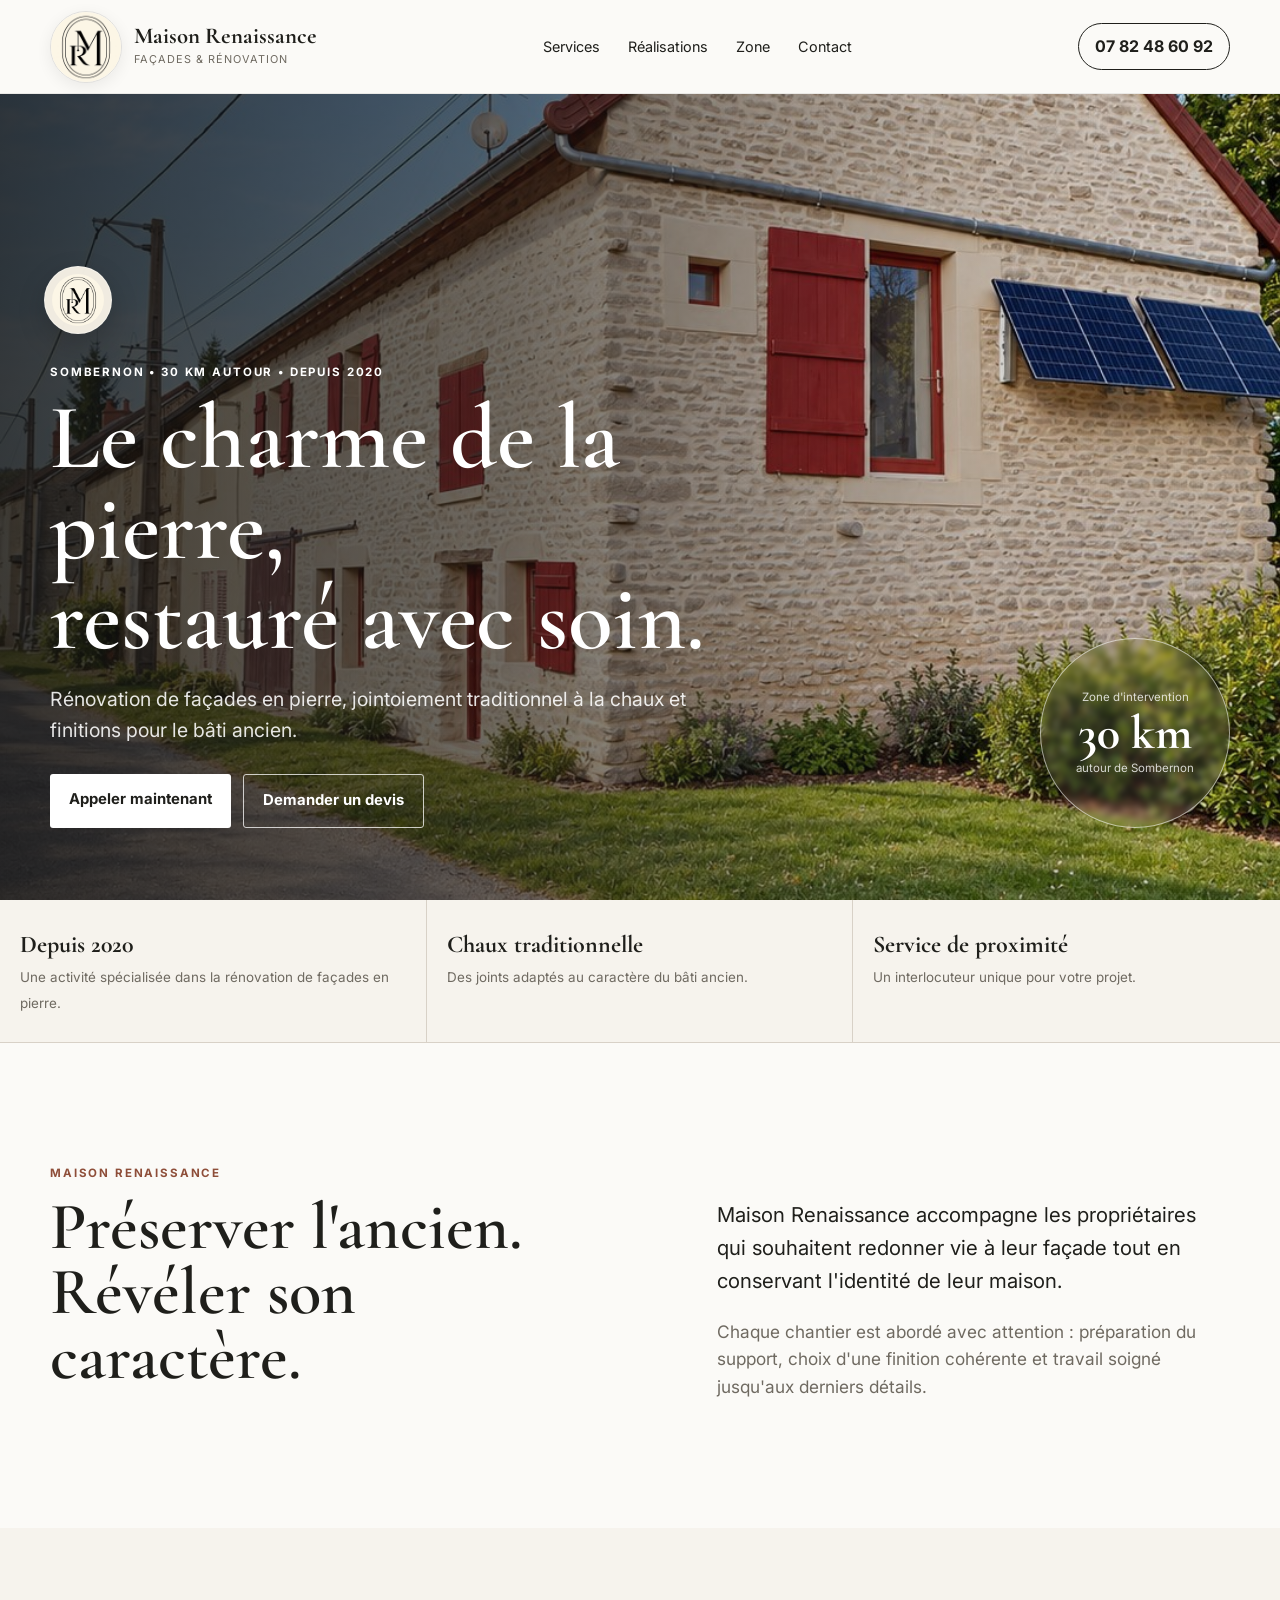
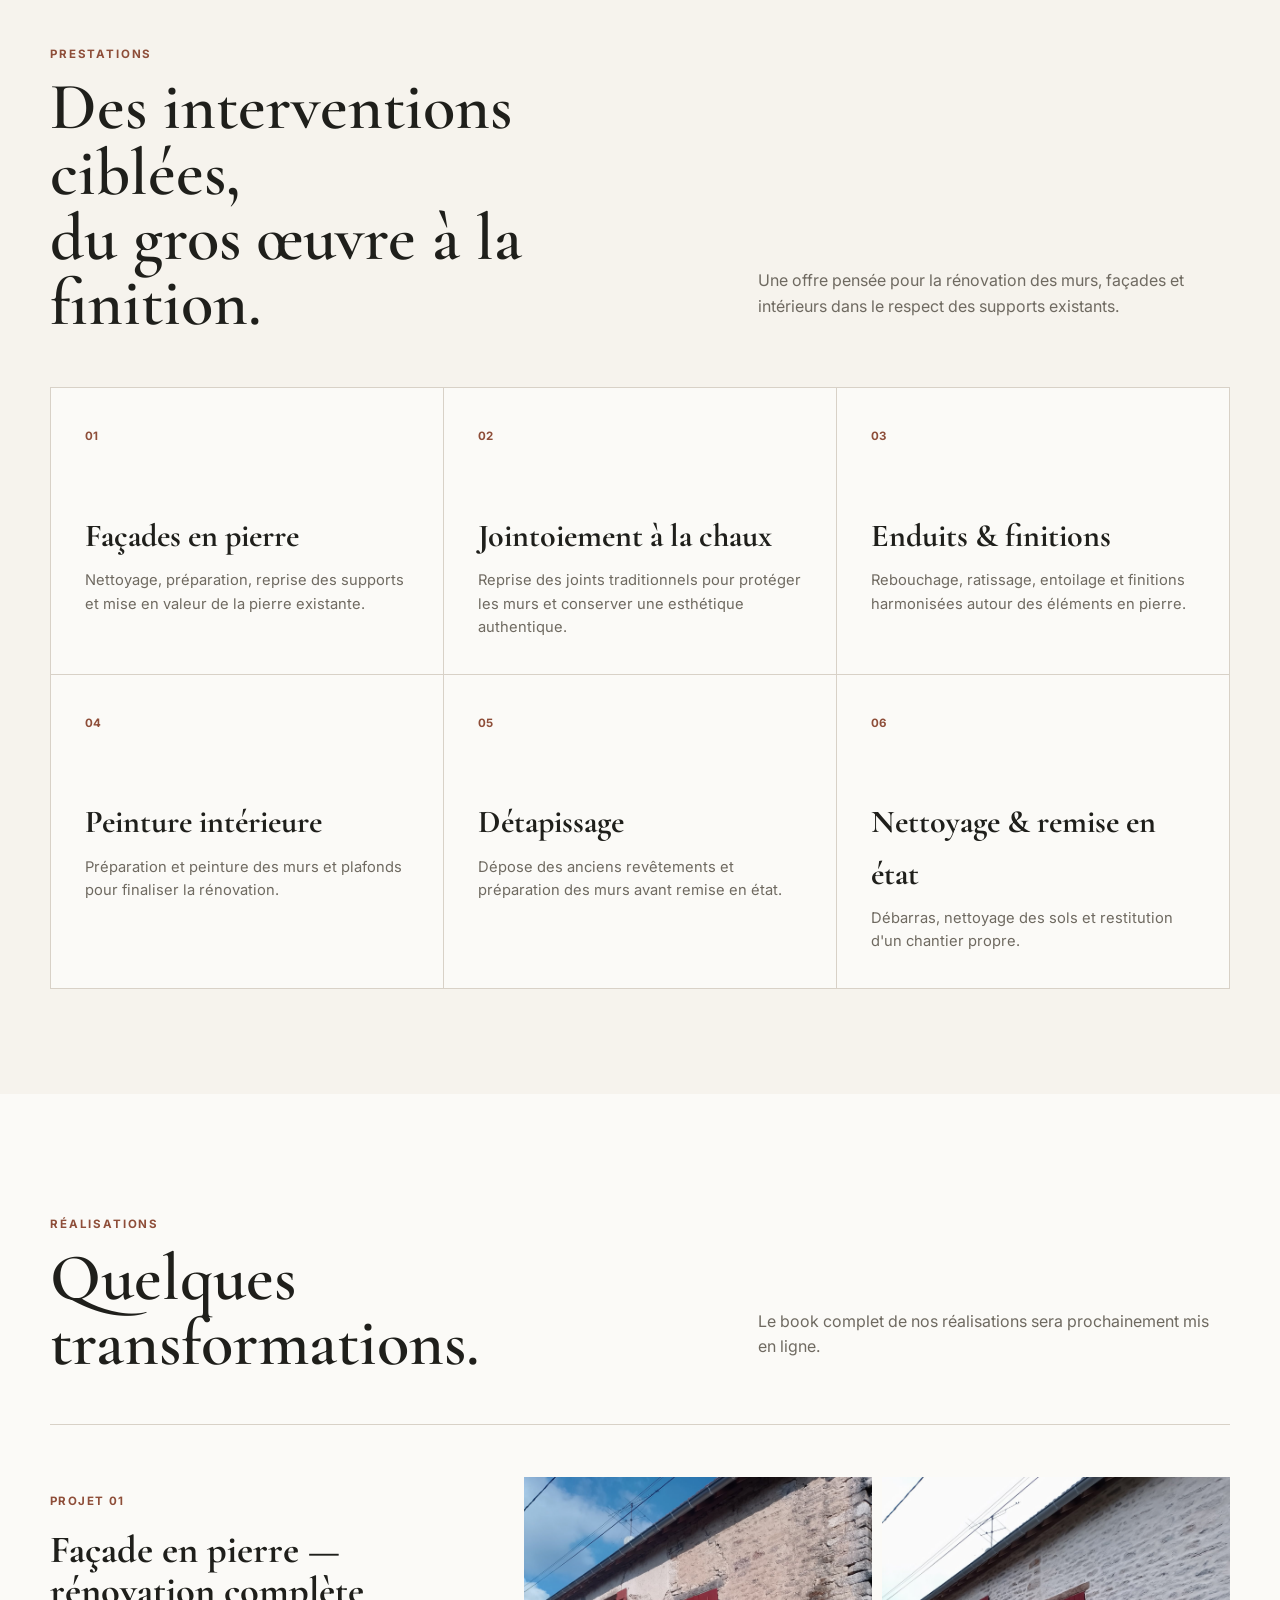
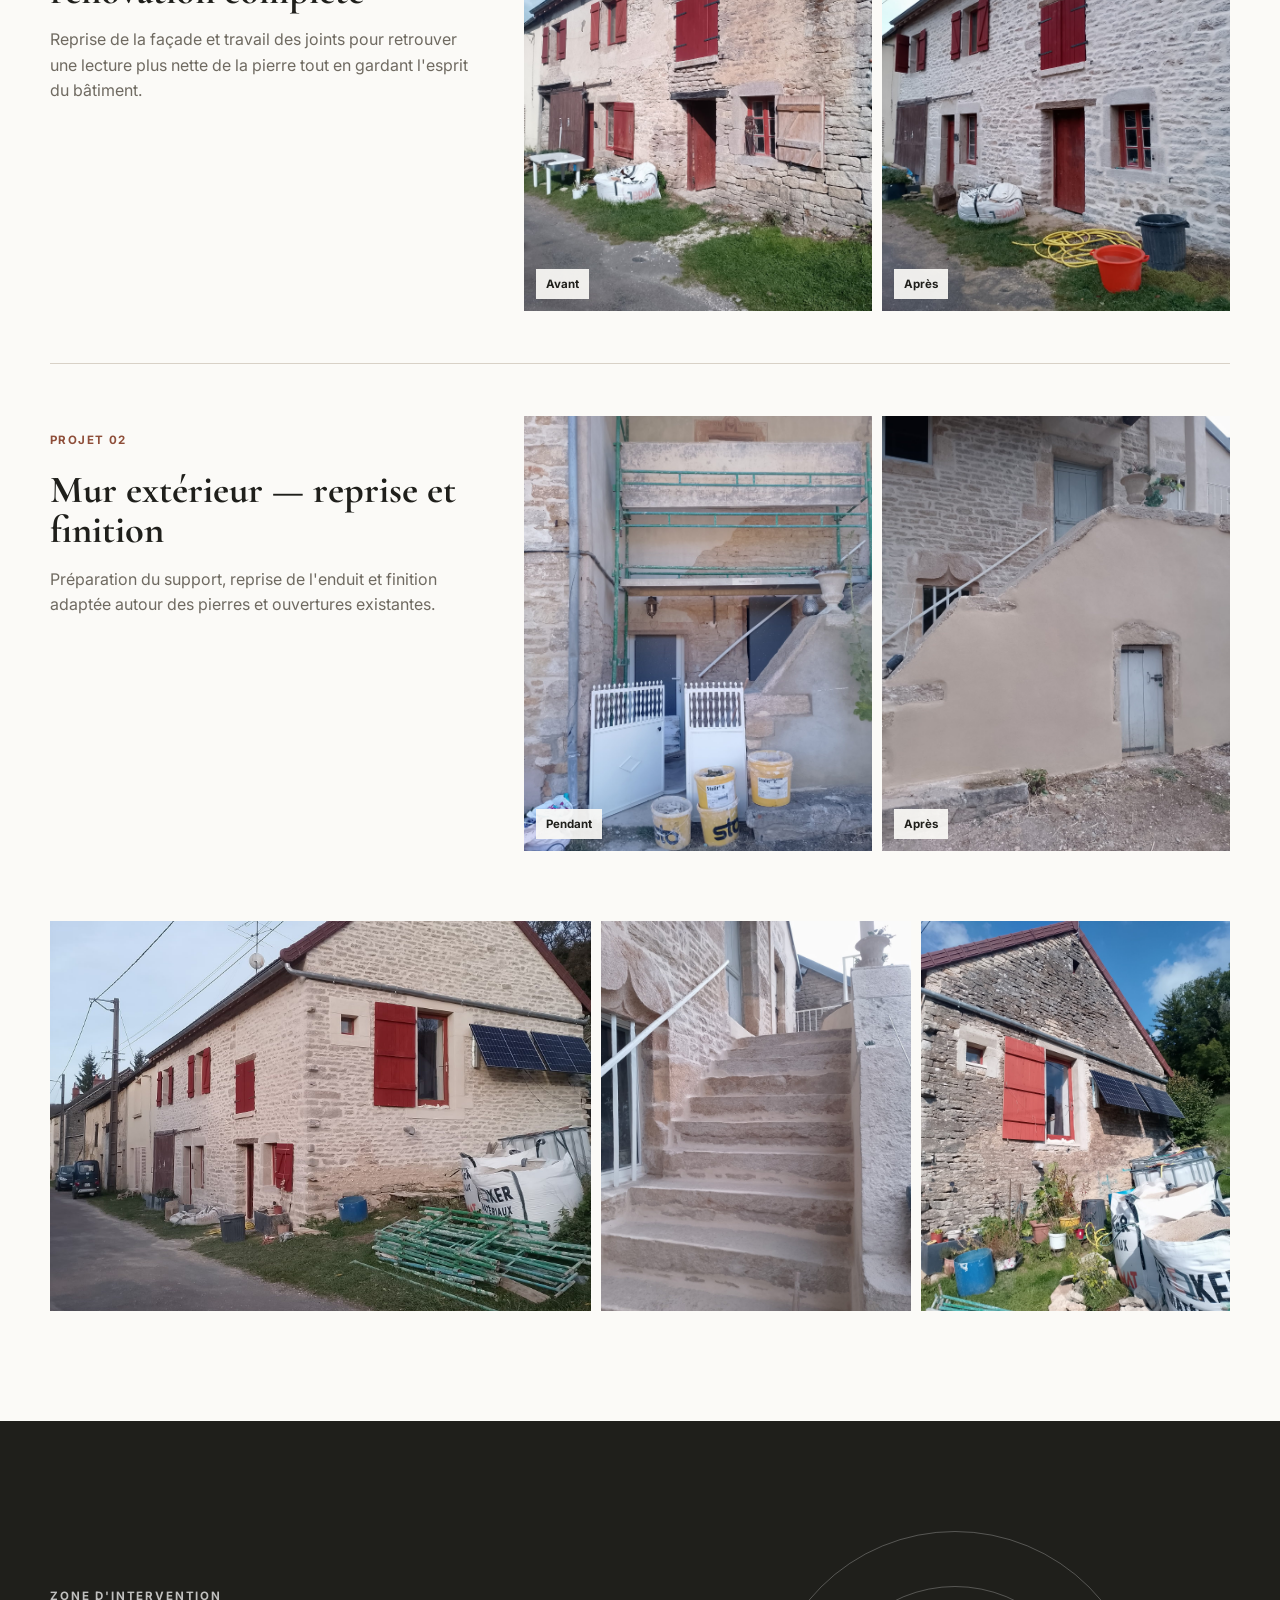
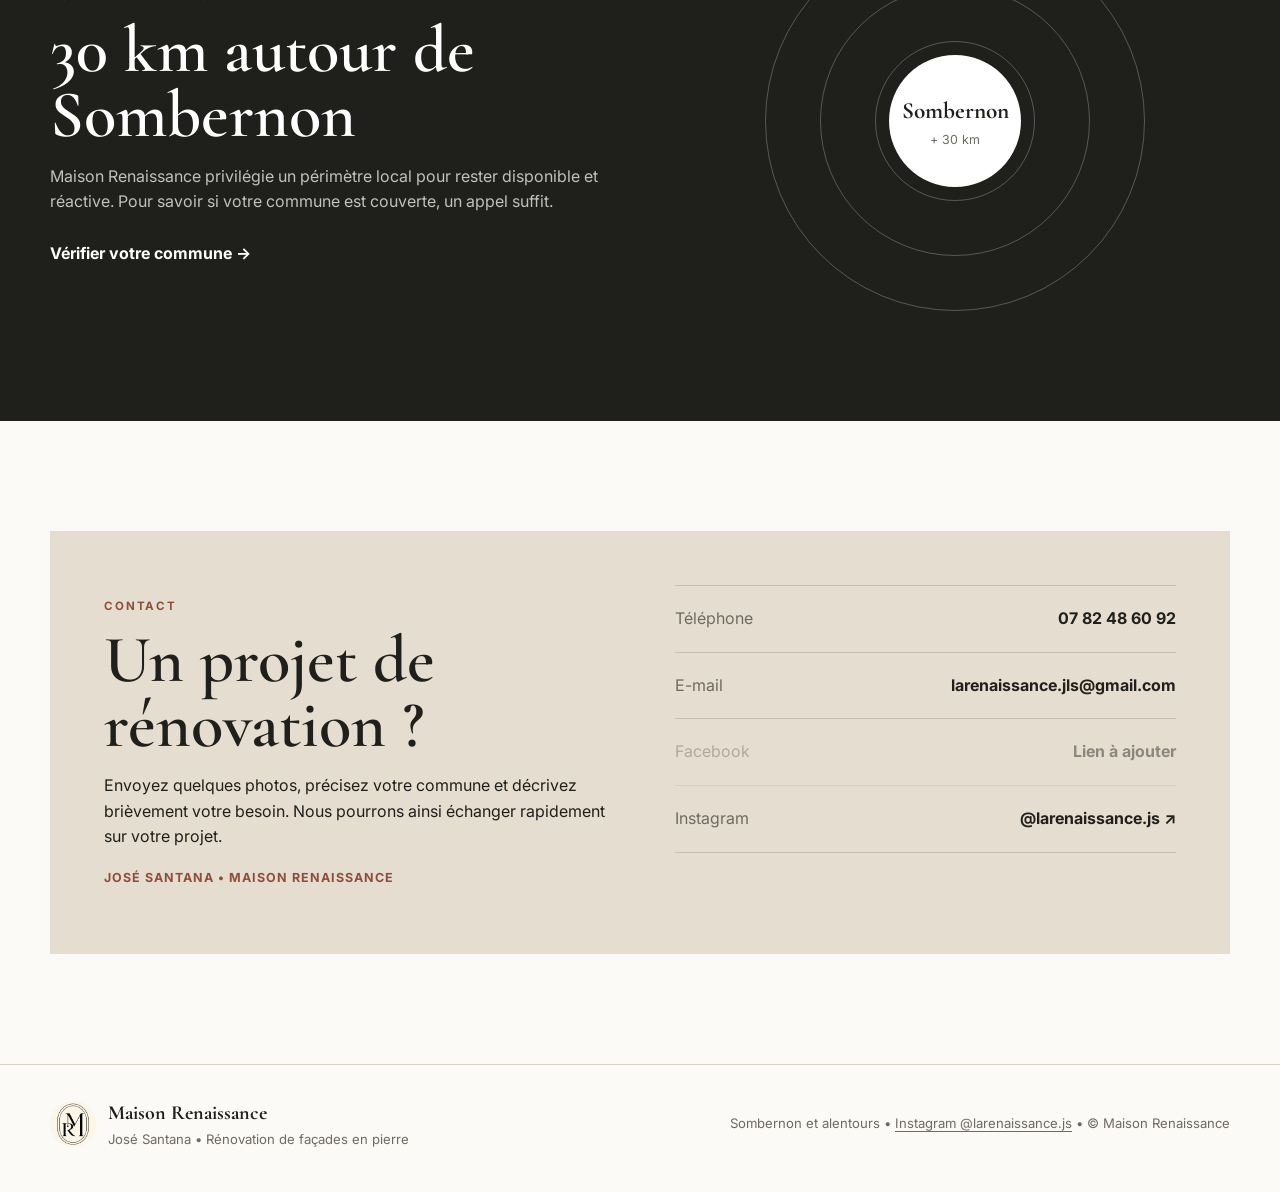
==== commit b818b910: "Add files via upload" ====
--- a/index.html
+++ b/index.html
@@ -56,7 +56,7 @@
       <div class="hero-shade"></div>
       <div class="hero-inner">
         <div class="hero-copy">
-          <img class="hero-logo" src="assets/logo-mr-creme.jpg" alt="Logo Maison Renaissance">
+          <div class="hero-mark"><img class="hero-logo" src="assets/logo-mr-creme.jpg" alt="Logo Maison Renaissance"></div>
           <p class="eyebrow">Sombernon • 30 km autour • Depuis 2020</p>
           <h1>Le charme de la pierre,<br>restauré avec soin.</h1>
           <p class="hero-text">Rénovation de façades en pierre, jointoiement traditionnel à la chaux et finitions pour le bâti ancien.</p>
--- a/styles.css
+++ b/styles.css
@@ -28,7 +28,7 @@
 .hero-shade{position:absolute;inset:0;background:linear-gradient(90deg,rgba(18,18,16,.82) 0%,rgba(18,18,16,.60) 40%,rgba(18,18,16,.18) 76%,rgba(18,18,16,.08) 100%)}
 .hero-inner{position:relative;z-index:2;width:min(1180px,calc(100% - 40px));margin:0 auto 72px;display:flex;justify-content:space-between;align-items:flex-end;gap:40px;color:white}
 .hero-copy{max-width:790px}
-.hero-logo{width:118px;height:118px;object-fit:cover;border-radius:50%;margin-bottom:20px;border:1px solid rgba(255,255,255,.55);box-shadow:0 12px 35px rgba(0,0,0,.20)}
+
 .eyebrow{text-transform:uppercase;letter-spacing:.16em;font-size:.72rem;font-weight:700}
 .eyebrow.dark{color:var(--rust)}
 .hero h1,.section-title h2,.section-head h2,.zone h2,.contact h2{font-family:"Cormorant Garamond",serif;font-weight:600;line-height:.98}
@@ -147,5 +147,35 @@
 .footer-social:hover{color:var(--rust)}
 
 @media(max-width:640px){
-  .hero-logo{width:92px;height:92px;margin-bottom:16px}
+  
 }
+
+
+.hero-mark{
+  display:inline-flex;
+  align-items:center;
+  justify-content:flex-start;
+  margin:0 0 18px 0;
+}
+.hero-logo{
+  display:block;
+  width:68px !important;
+  max-width:none !important;
+  height:68px !important;
+  object-fit:contain;
+  border-radius:50%;
+  padding:7px;
+  margin:0 0 0 -6px;
+  background:rgba(248,243,232,.96);
+  border:1px solid rgba(255,255,255,.35);
+  box-shadow:0 10px 28px rgba(0,0,0,.18);
+}
+@media(max-width:640px){
+  .hero-mark{margin-bottom:14px}
+  .hero-logo{
+    width:56px !important;
+    height:56px !important;
+    padding:6px;
+    margin-left:0;
+  }
+}
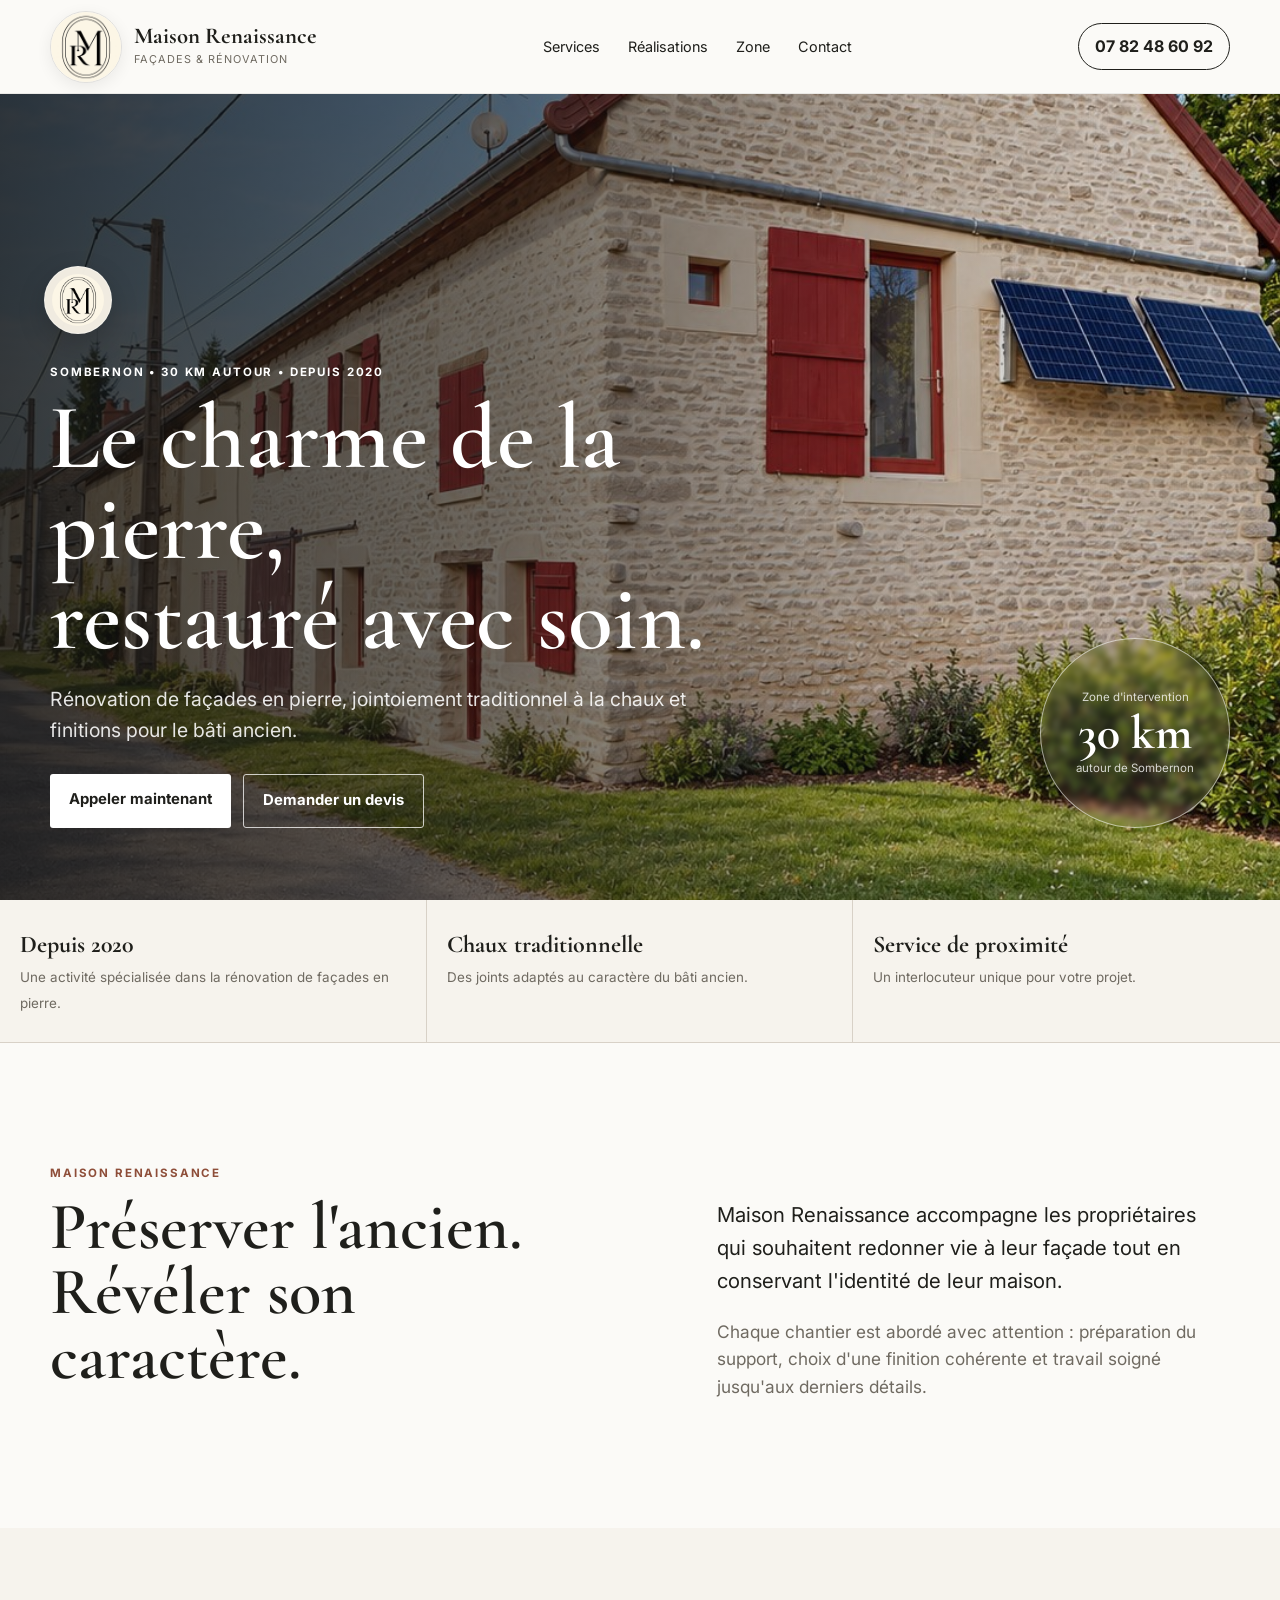
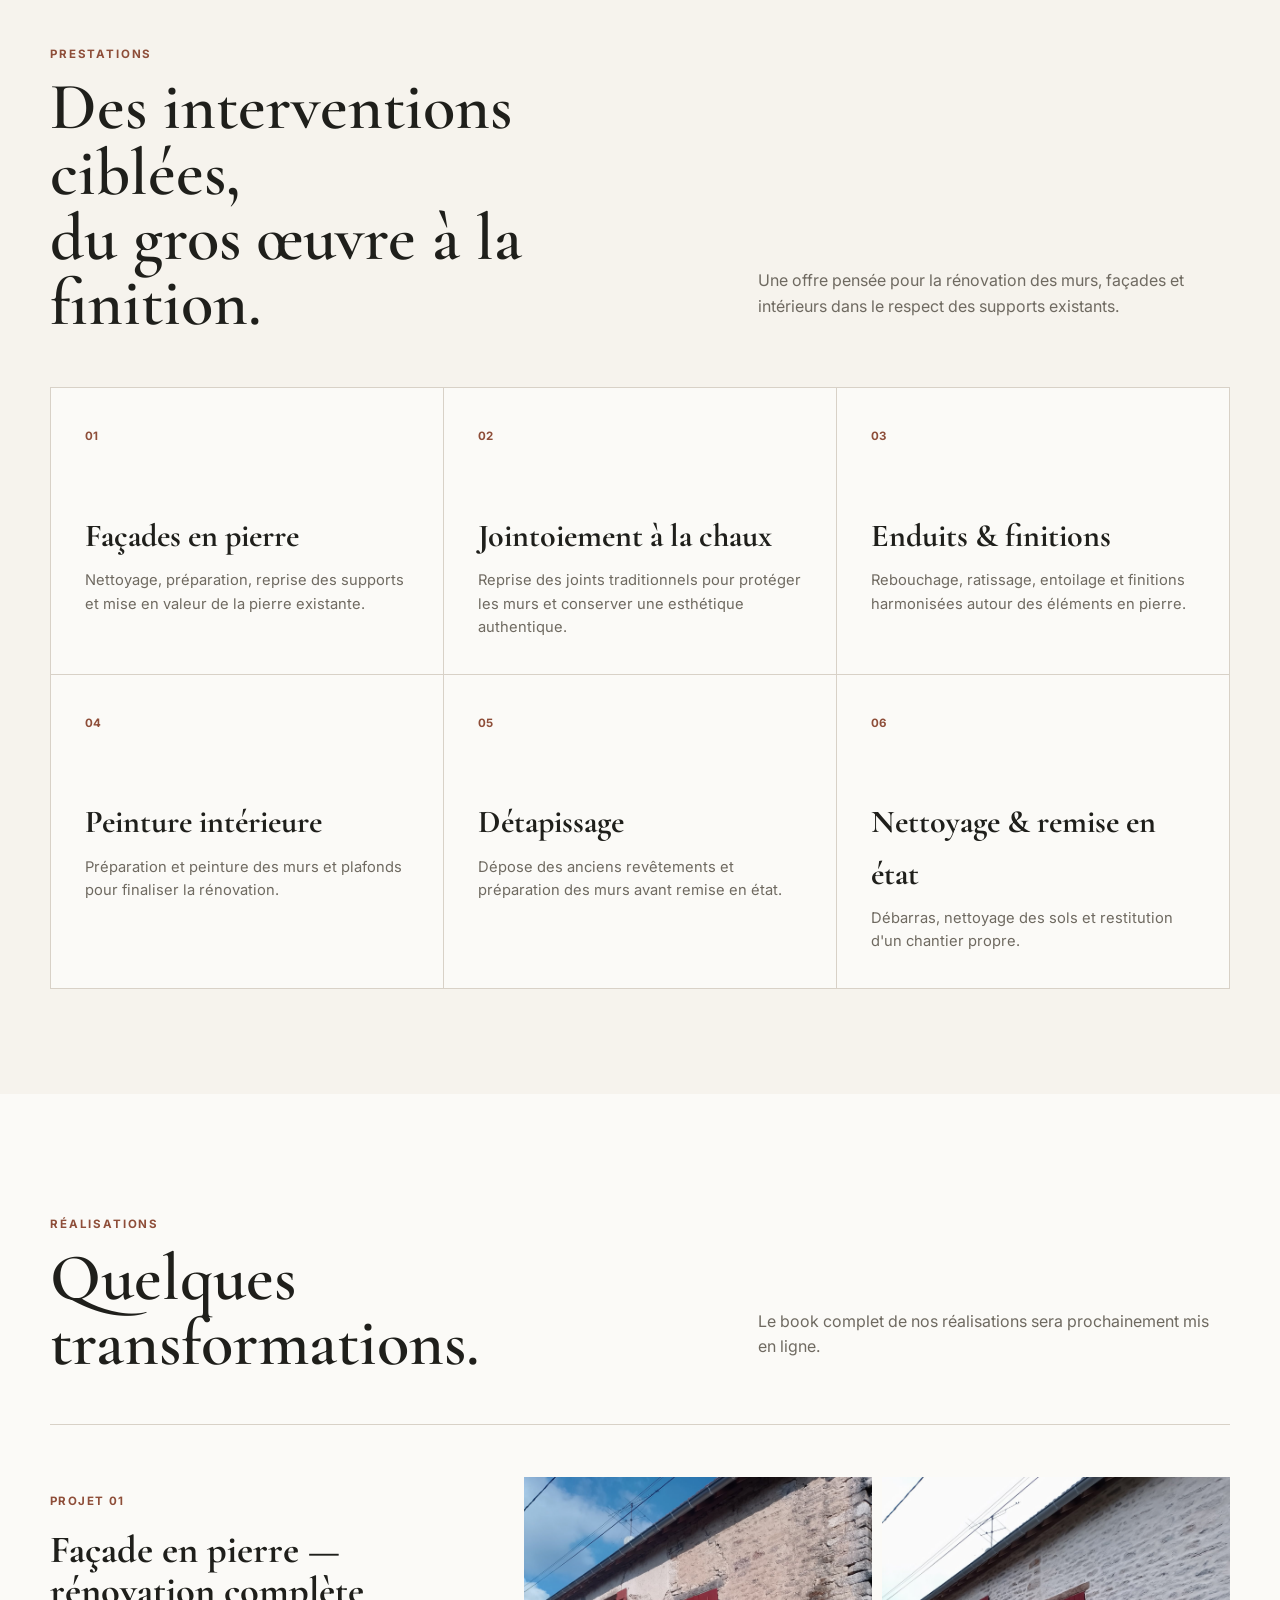
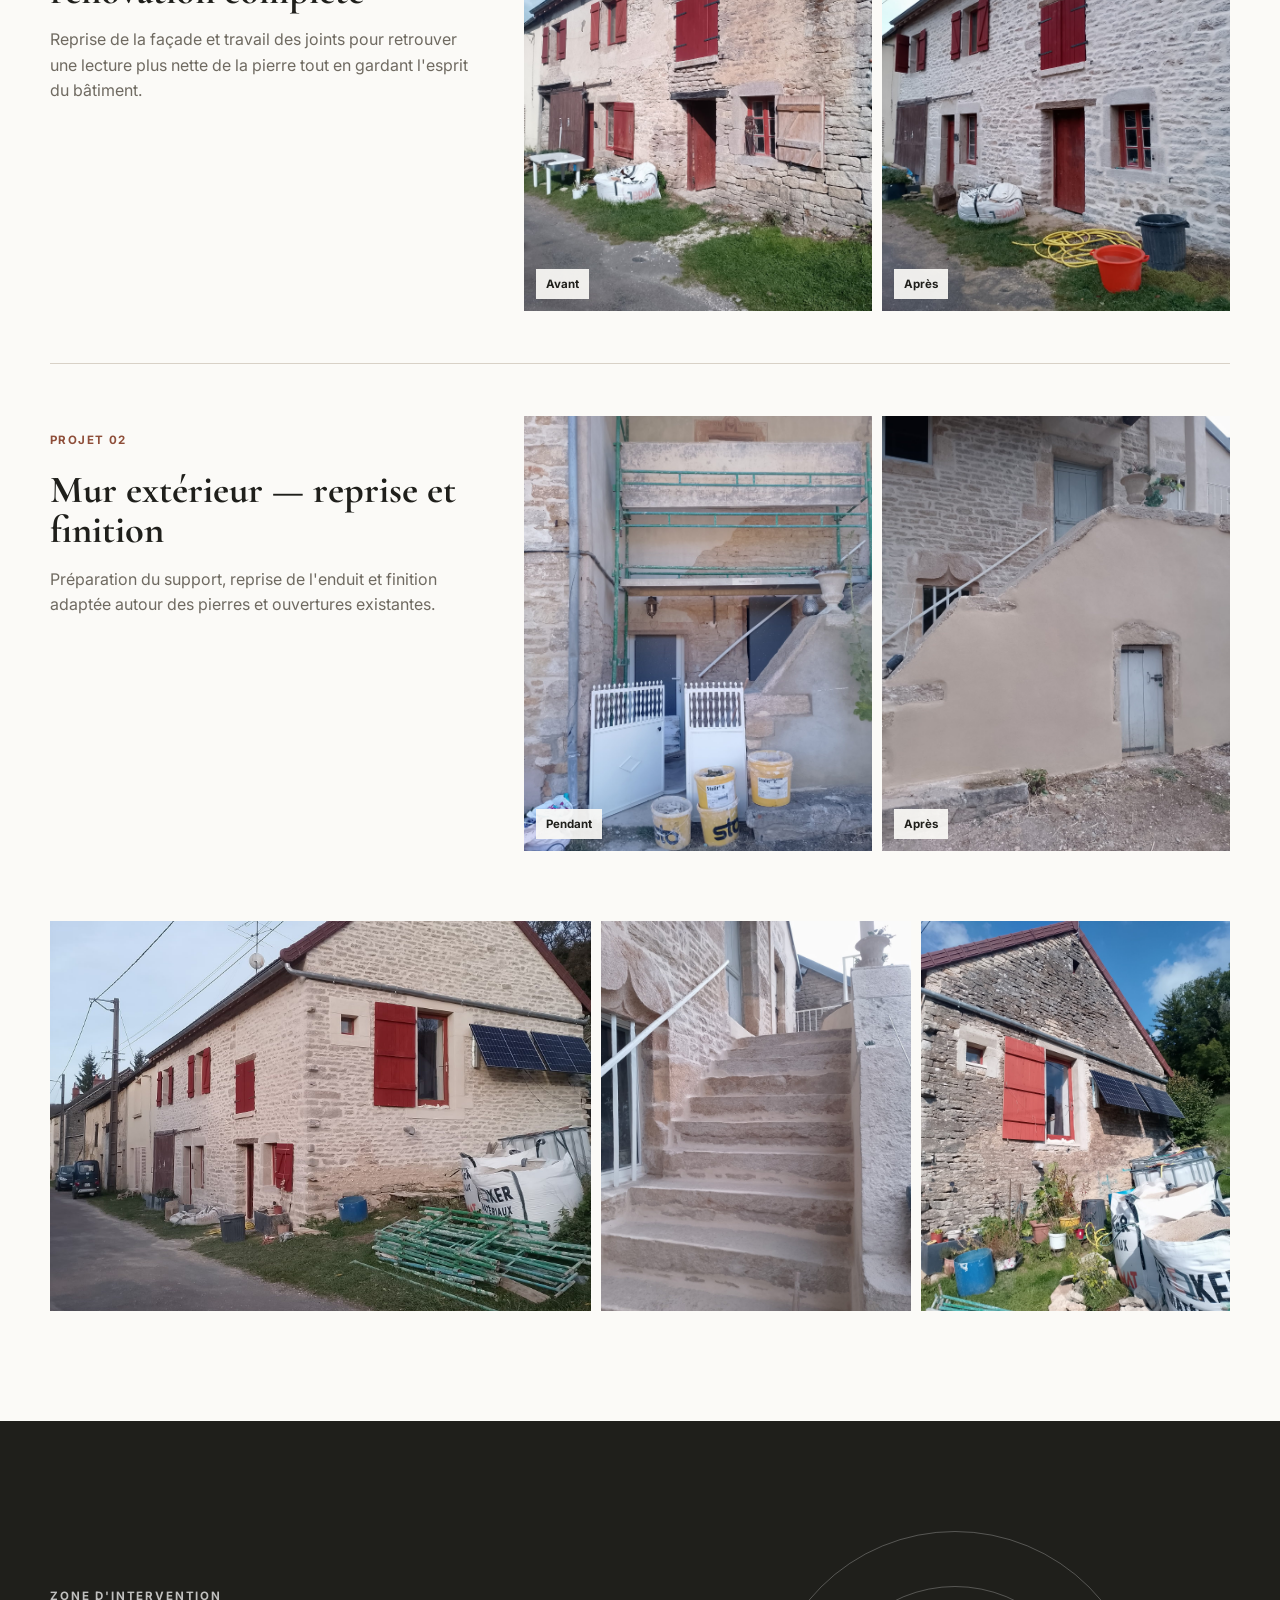
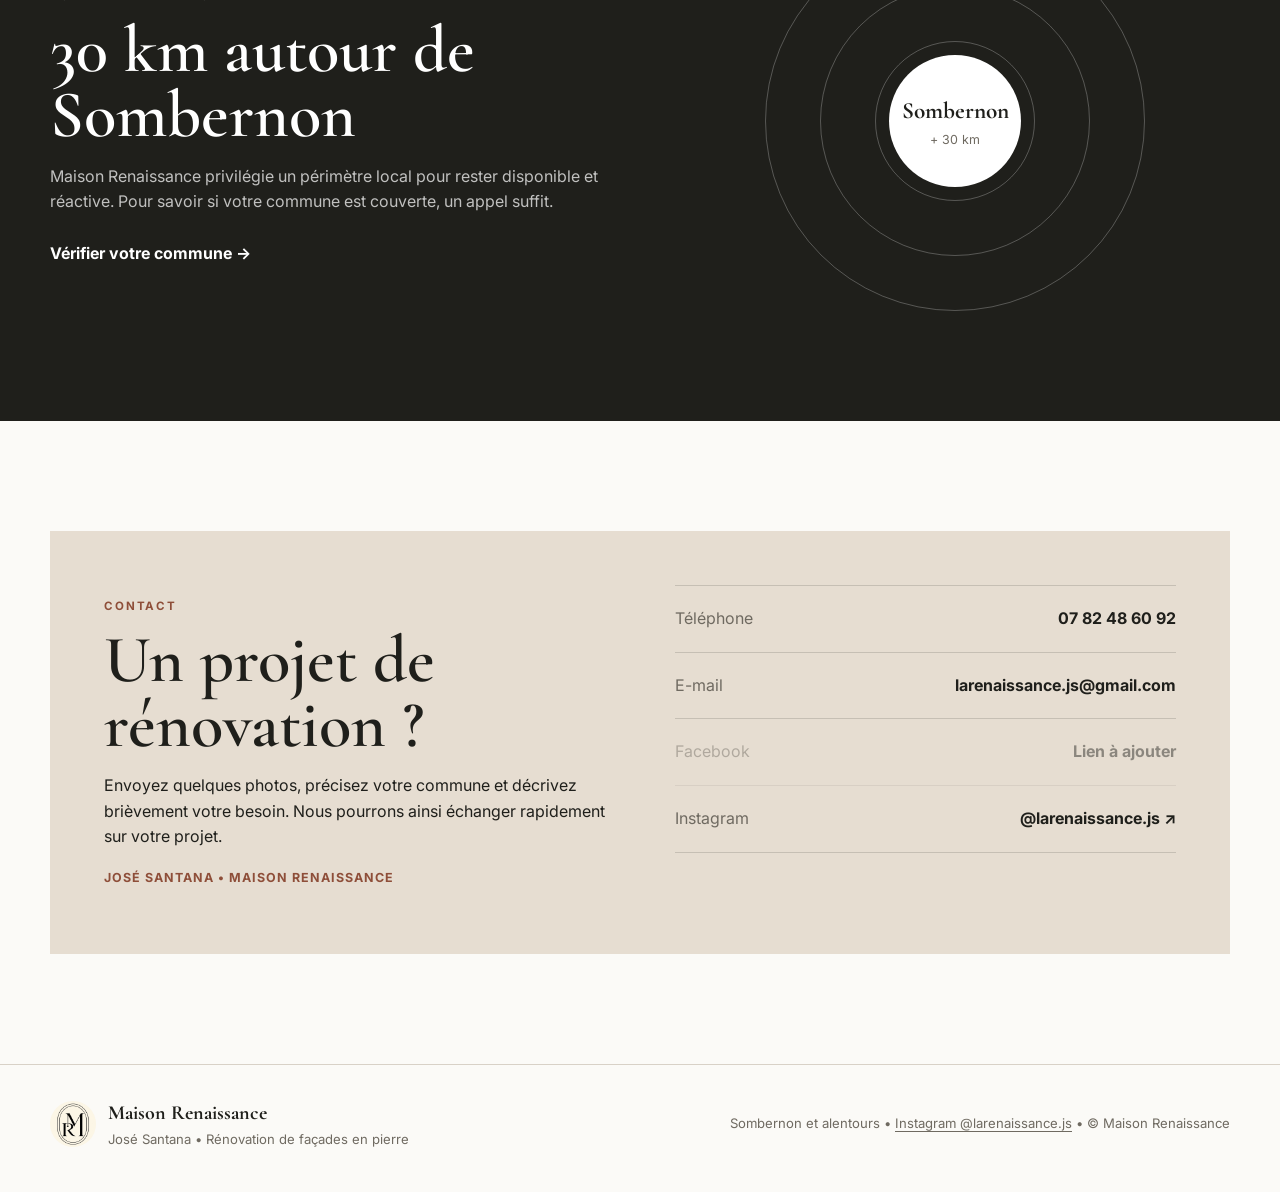
==== commit 5b8d0978: "Add files via upload" ====
--- a/index.html
+++ b/index.html
@@ -24,7 +24,7 @@
     "url": "https://maisonrenaissance.github.io/Maison-Renaissance/",
     "image": "https://maisonrenaissance.github.io/Maison-Renaissance/assets/hero-clean.jpg",
     "telephone": "+33782486092",
-    "email": "larenaissance.jls@gmail.com",
+    "email": "larenaissance.js@gmail.com",
     "areaServed": "Sombernon et un rayon de 30 km",
     "sameAs": ["https://www.instagram.com/larenaissance.js/"]
   }
@@ -62,7 +62,7 @@
           <p class="hero-text">Rénovation de façades en pierre, jointoiement traditionnel à la chaux et finitions pour le bâti ancien.</p>
           <div class="hero-actions">
             <a class="btn btn-light" href="tel:+33782486092">Appeler maintenant</a>
-            <a class="btn btn-outline" href="mailto:larenaissance.jls@gmail.com?subject=Demande%20de%20devis%20Maison%20Renaissance">Demander un devis</a>
+            <a class="btn btn-outline" href="mailto:larenaissance.js@gmail.com?subject=Demande%20de%20devis%20Maison%20Renaissance">Demander un devis</a>
           </div>
         </div>
         <div class="hero-badge">
@@ -214,7 +214,7 @@
         </div>
         <div class="contact-buttons">
           <a href="tel:+33782486092" class="contact-btn"><span>Téléphone</span><strong>07 82 48 60 92</strong></a>
-          <a href="mailto:larenaissance.jls@gmail.com" class="contact-btn"><span>E-mail</span><strong>larenaissance.jls@gmail.com</strong></a>
+          <a href="mailto:larenaissance.js@gmail.com" class="contact-btn"><span>E-mail</span><strong>larenaissance.js@gmail.com</strong></a>
           <span class="contact-btn pending"><span>Facebook</span><strong>Lien à ajouter</strong></span>
           <a href="https://www.instagram.com/larenaissance.js/" target="_blank" rel="noopener noreferrer" class="contact-btn"><span>Instagram</span><strong>@larenaissance.js ↗</strong></a>
         </div>
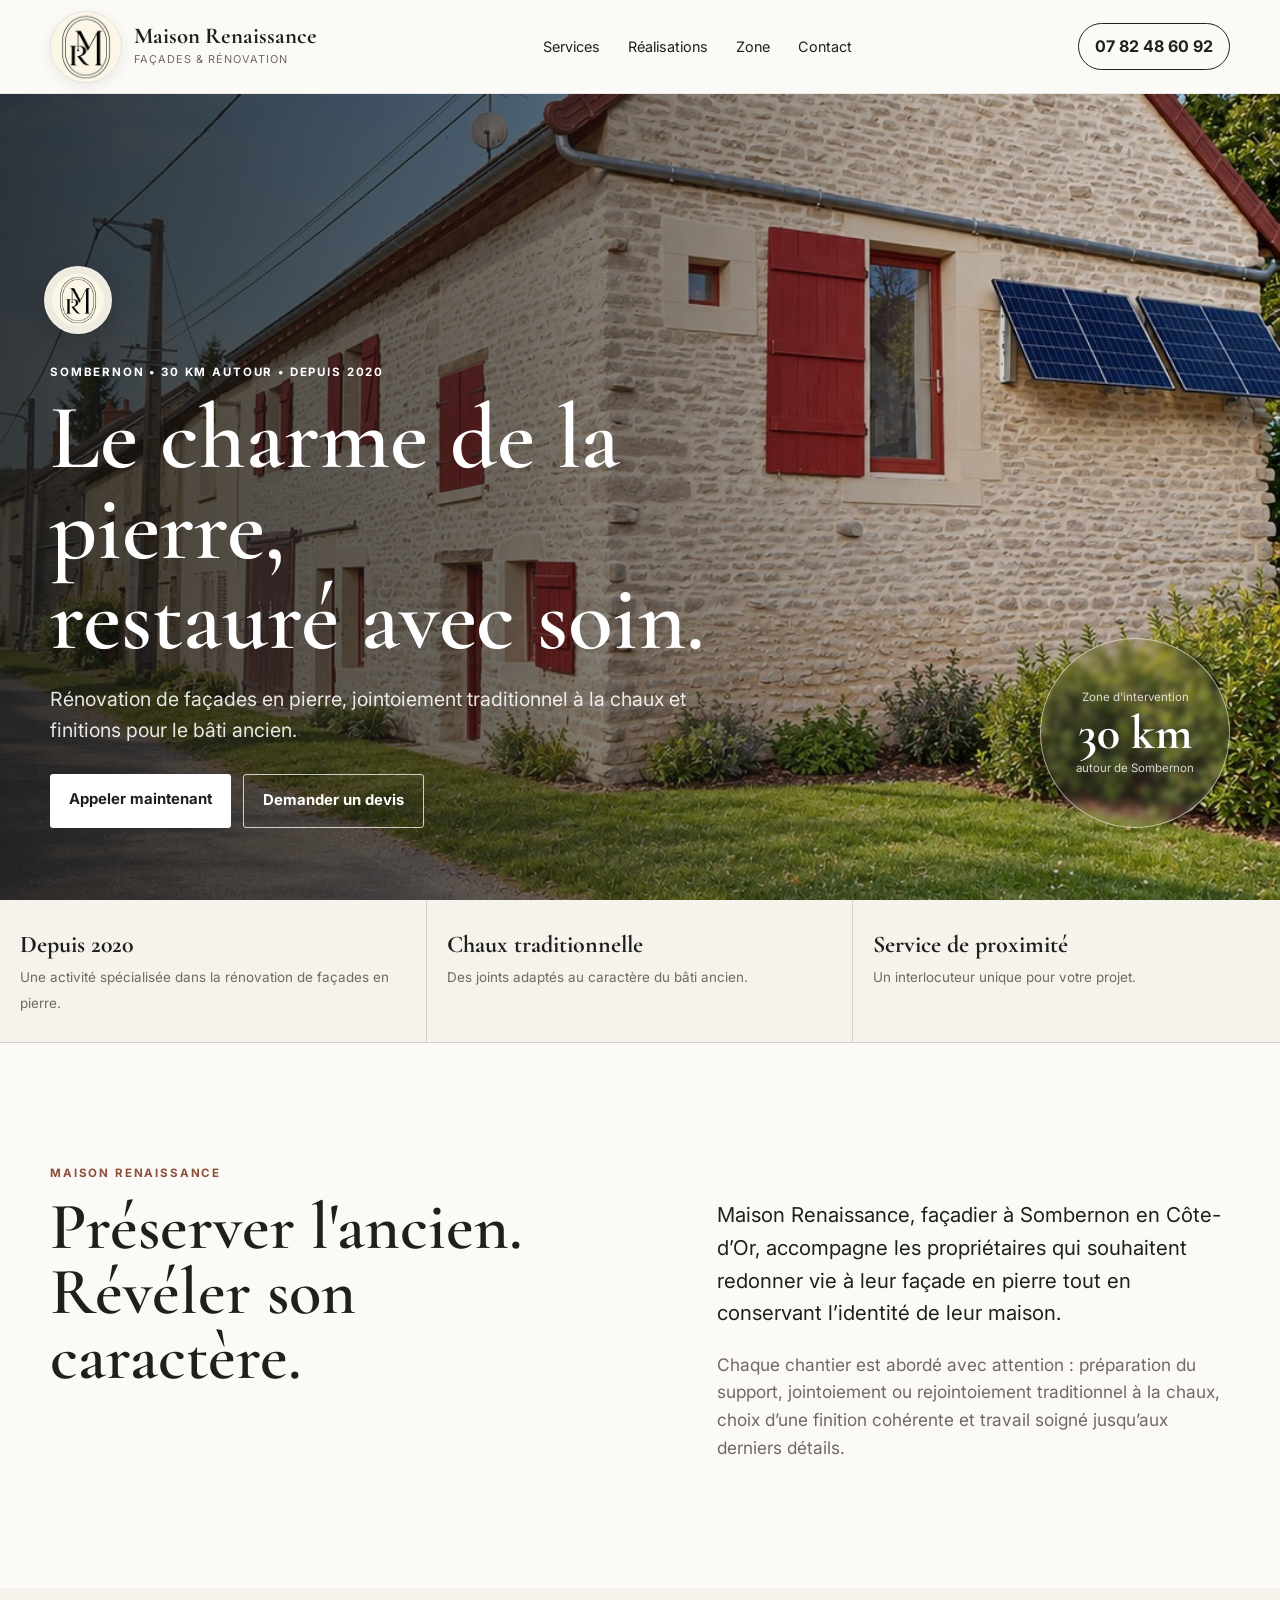
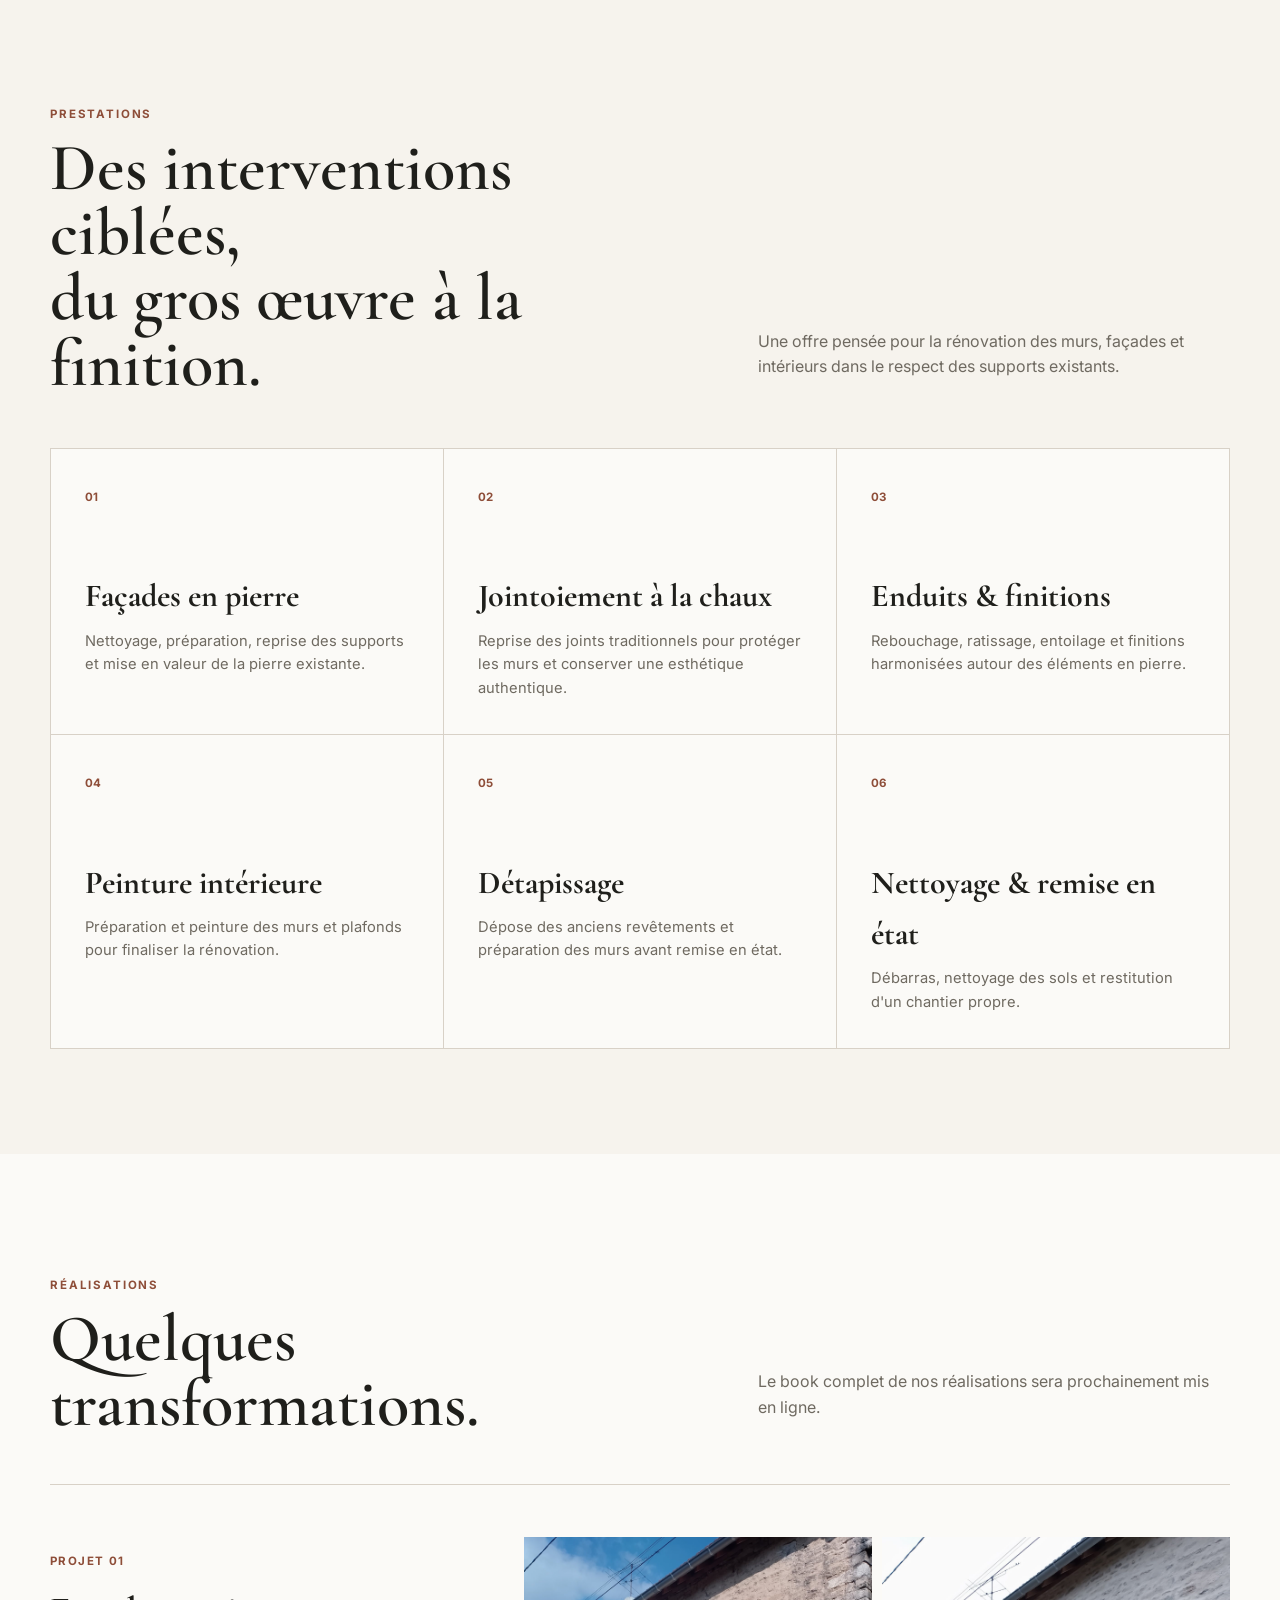
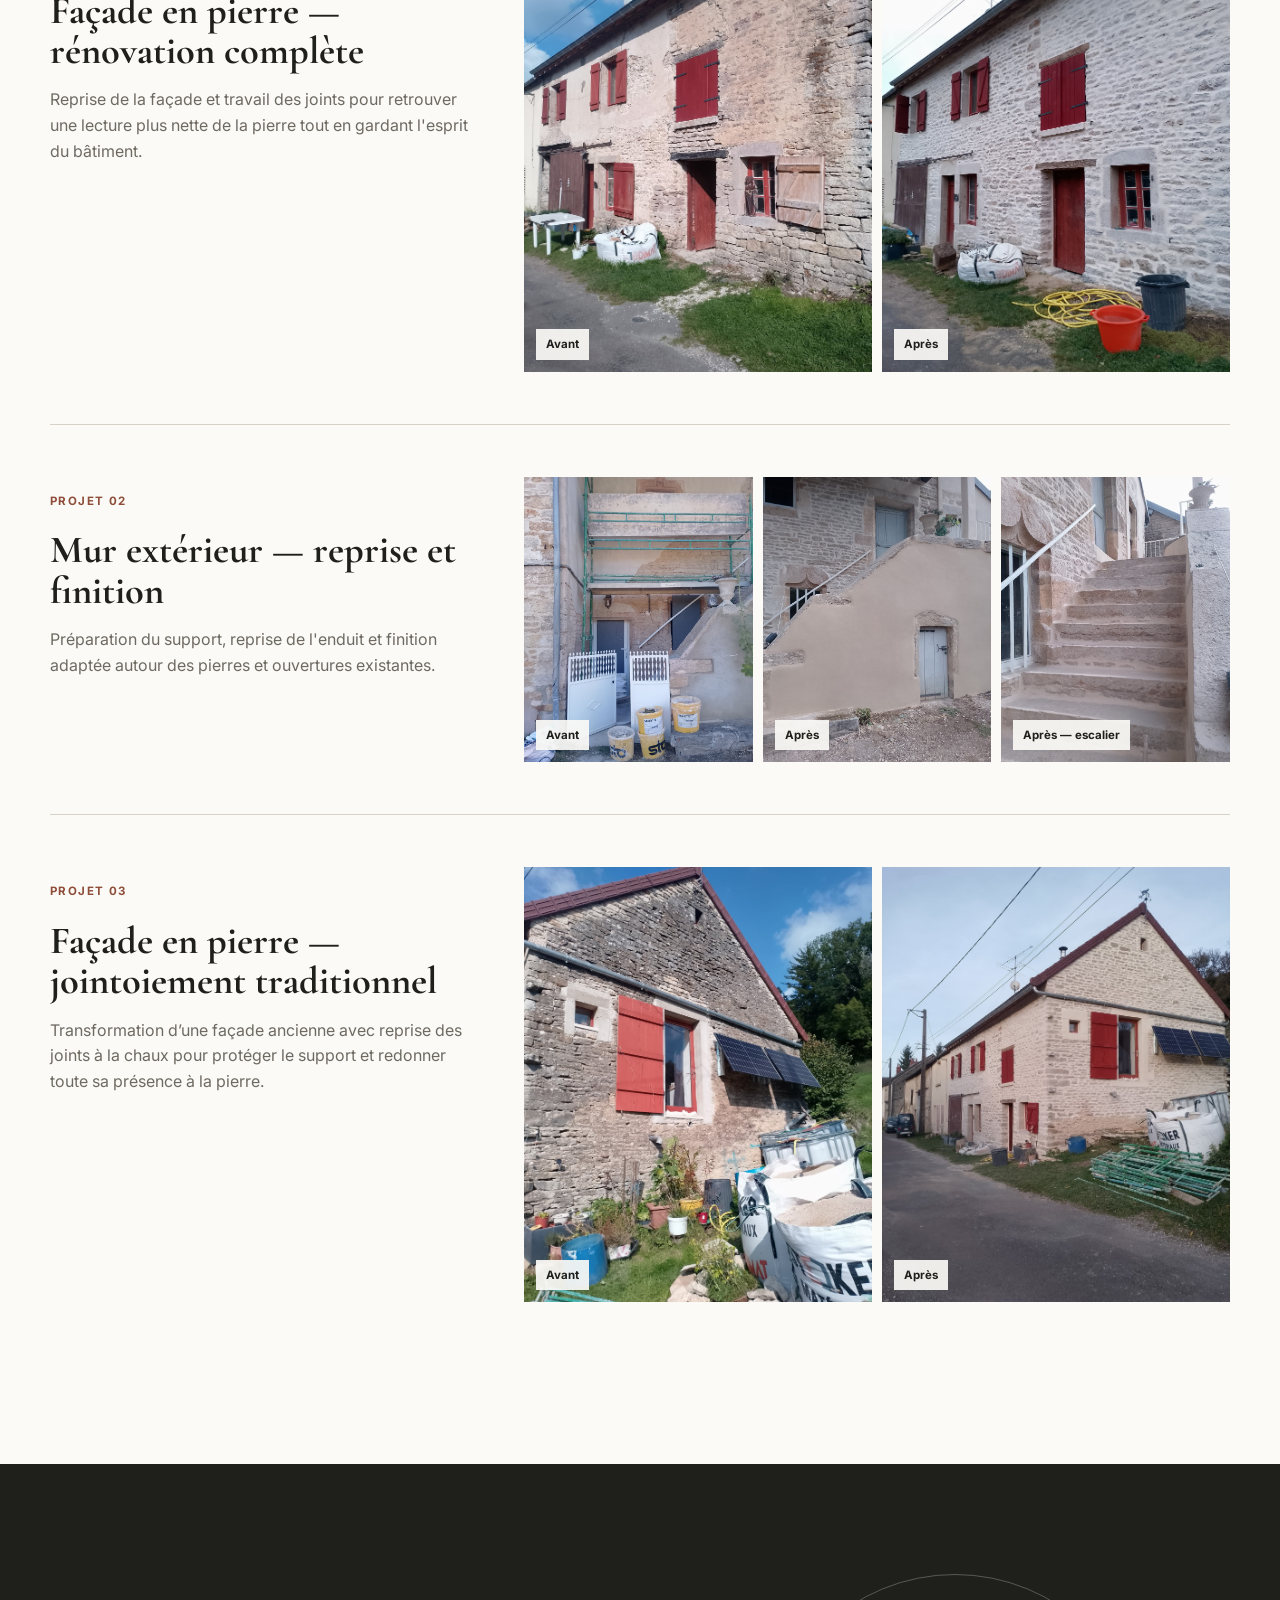
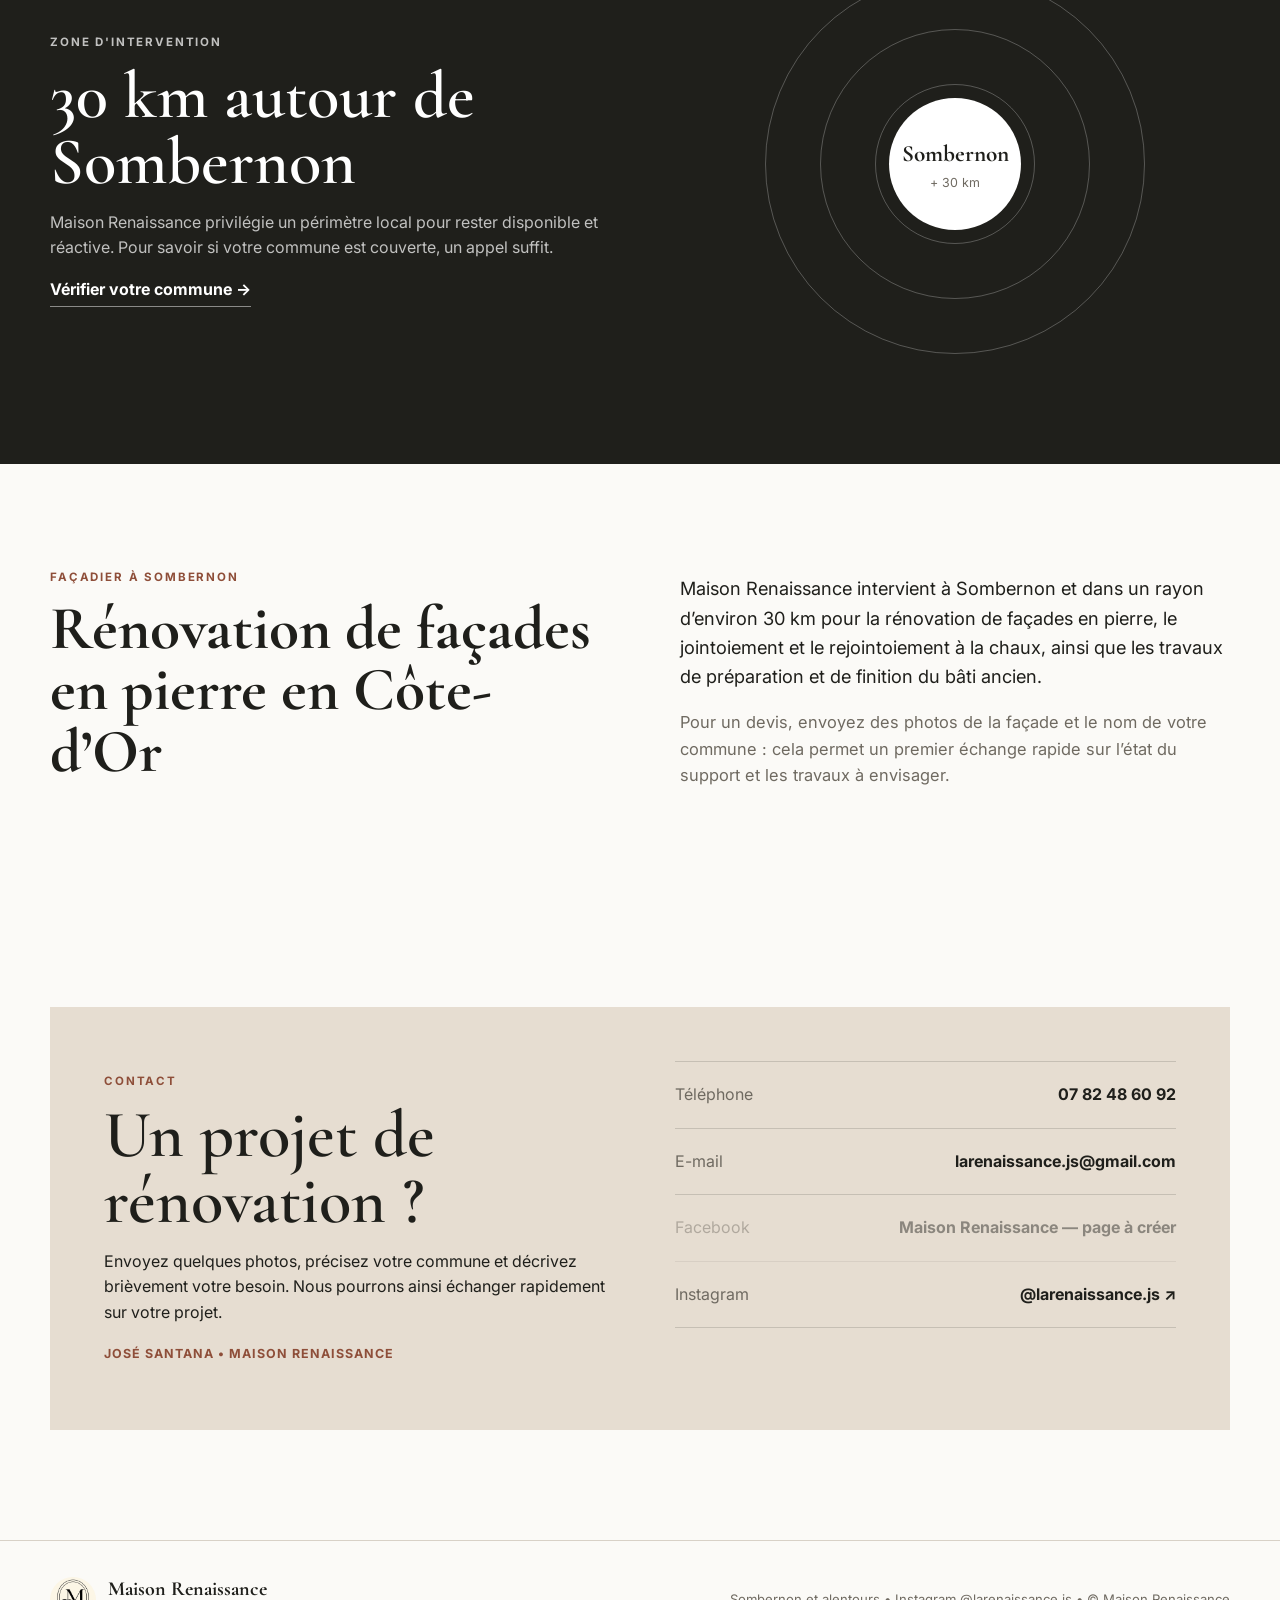
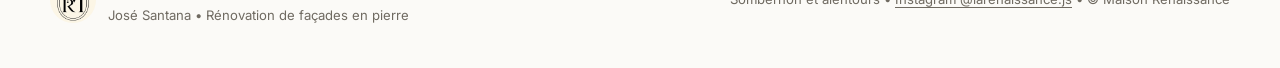
==== commit 23719201: "Add files via upload" ====
--- a/index.html
+++ b/index.html
@@ -4,29 +4,53 @@
   <meta charset="utf-8">
   <meta name="viewport" content="width=device-width, initial-scale=1">
   <meta name="theme-color" content="#1f1f1b">
-  <meta name="description" content="Maison Renaissance — José Santana, façadier spécialisé dans la rénovation de façades en pierre, le jointoiement traditionnel à la chaux et les finitions dans un rayon de 30 km autour de Sombernon.">
-  <title>Maison Renaissance | José Santana | Façadier à Sombernon</title>
+  <meta name="description" content="Maison Renaissance, façadier à Sombernon : rénovation de façades en pierre, jointoiement et rejointoiement traditionnel à la chaux, finitions et rénovation du bâti ancien dans un rayon de 30 km.">
+  <title>Façadier à Sombernon | Maison Renaissance – Façades en pierre</title>
   <link rel="icon" href="assets/favicon.png">
   <meta name="author" content="José Santana">
   <meta name="robots" content="index,follow">
   <link rel="canonical" href="https://maisonrenaissance.github.io/Maison-Renaissance/">
-  <meta property="og:title" content="Maison Renaissance — Façades en pierre & joints à la chaux">
-  <meta property="og:description" content="José Santana — rénovation de façades en pierre et jointoiement traditionnel à la chaux autour de Sombernon.">
+  <meta property="og:title" content="Maison Renaissance | Façadier à Sombernon">
+  <meta property="og:description" content="Rénovation de façades en pierre et jointoiement traditionnel à la chaux autour de Sombernon, en Côte-d’Or.">
   <meta property="og:type" content="website">
   <meta property="og:url" content="https://maisonrenaissance.github.io/Maison-Renaissance/">
   <meta property="og:image" content="https://maisonrenaissance.github.io/Maison-Renaissance/assets/hero-clean.jpg">
+  <meta name="twitter:card" content="summary_large_image">
+  <meta name="twitter:title" content="Maison Renaissance | Façadier à Sombernon">
+  <meta name="twitter:description" content="Façades en pierre, joints à la chaux et rénovation du bâti ancien autour de Sombernon.">
+  <meta name="twitter:image" content="https://maisonrenaissance.github.io/Maison-Renaissance/assets/hero-clean.jpg">
   <script type="application/ld+json">
   {
     "@context": "https://schema.org",
     "@type": "HomeAndConstructionBusiness",
     "name": "Maison Renaissance",
     "alternateName": "Maison Renaissance — José Santana",
+    "description": "Façadier à Sombernon spécialisé dans la rénovation de façades en pierre, le jointoiement et rejointoiement traditionnel à la chaux et les finitions du bâti ancien.",
     "url": "https://maisonrenaissance.github.io/Maison-Renaissance/",
-    "image": "https://maisonrenaissance.github.io/Maison-Renaissance/assets/hero-clean.jpg",
+    "logo": "https://maisonrenaissance.github.io/Maison-Renaissance/assets/logo-mr-creme.jpg",
+    "image": [
+      "https://maisonrenaissance.github.io/Maison-Renaissance/assets/hero-clean.jpg",
+      "https://maisonrenaissance.github.io/Maison-Renaissance/assets/facade_apres_1.jpg",
+      "https://maisonrenaissance.github.io/Maison-Renaissance/assets/cour_apres.jpg"
+    ],
     "telephone": "+33782486092",
     "email": "larenaissance.js@gmail.com",
-    "areaServed": "Sombernon et un rayon de 30 km",
-    "sameAs": ["https://www.instagram.com/larenaissance.js/"]
+    "areaServed": "Sombernon, Côte-d'Or, et communes situées dans un rayon d'environ 30 km",
+    "sameAs": [
+      "https://www.instagram.com/larenaissance.js/"
+    ],
+    "hasOfferCatalog": {
+      "@type": "OfferCatalog",
+      "name": "Prestations de rénovation",
+      "itemListElement": [
+        {"@type":"Offer","itemOffered":{"@type":"Service","name":"Rénovation de façades en pierre"}},
+        {"@type":"Offer","itemOffered":{"@type":"Service","name":"Jointoiement traditionnel à la chaux"}},
+        {"@type":"Offer","itemOffered":{"@type":"Service","name":"Rejointoiement de façade"}},
+        {"@type":"Offer","itemOffered":{"@type":"Service","name":"Enduits et finitions"}},
+        {"@type":"Offer","itemOffered":{"@type":"Service","name":"Détapissage et préparation des murs"}},
+        {"@type":"Offer","itemOffered":{"@type":"Service","name":"Peinture intérieure"}}
+      ]
+    }
   }
   </script>
 
@@ -85,8 +109,8 @@
         <h2>Préserver l'ancien.<br>Révéler son caractère.</h2>
       </div>
       <div class="about-copy">
-        <p>Maison Renaissance accompagne les propriétaires qui souhaitent redonner vie à leur façade tout en conservant l'identité de leur maison.</p>
-        <p>Chaque chantier est abordé avec attention : préparation du support, choix d'une finition cohérente et travail soigné jusqu'aux derniers détails.</p>
+        <p>Maison Renaissance, façadier à Sombernon en Côte-d’Or, accompagne les propriétaires qui souhaitent redonner vie à leur façade en pierre tout en conservant l’identité de leur maison.</p>
+        <p>Chaque chantier est abordé avec attention : préparation du support, jointoiement ou rejointoiement traditionnel à la chaux, choix d’une finition cohérente et travail soigné jusqu’aux derniers détails.</p>
       </div>
     </section>
 
@@ -168,23 +192,39 @@
           <h3>Mur extérieur — reprise et finition</h3>
           <p>Préparation du support, reprise de l'enduit et finition adaptée autour des pierres et ouvertures existantes.</p>
         </div>
+        <div class="ba three">
+          <figure>
+            <img src="assets/cour_avant.jpg" alt="Projet 2 : mur extérieur avant les finitions">
+            <figcaption>Avant</figcaption>
+          </figure>
+          <figure>
+            <img src="assets/cour_apres.jpg" alt="Projet 2 : mur extérieur après reprise et finition">
+            <figcaption>Après</figcaption>
+          </figure>
+          <figure>
+            <img src="assets/escalier_apres.jpg" alt="Projet 2 : escalier en pierre après rénovation">
+            <figcaption>Après — escalier</figcaption>
+          </figure>
+        </div>
+      </article>
+
+      <article class="case-study">
+        <div class="case-copy">
+          <span class="case-index">Projet 03</span>
+          <h3>Façade en pierre — jointoiement traditionnel</h3>
+          <p>Transformation d’une façade ancienne avec reprise des joints à la chaux pour protéger le support et redonner toute sa présence à la pierre.</p>
+        </div>
         <div class="ba">
           <figure>
-            <img src="assets/cour_avant.jpg" alt="Mur extérieur pendant rénovation">
-            <figcaption>Pendant</figcaption>
-          </figure>
-          <figure>
-            <img src="assets/cour_apres.jpg" alt="Mur extérieur après rénovation">
+            <img src="assets/chantier_facade.jpg" alt="Projet 3 : façade en pierre avant rénovation des joints">
+            <figcaption>Avant</figcaption>
+          </figure>
+          <figure>
+            <img src="assets/facade_apres_2.jpg" alt="Projet 3 : façade en pierre après jointoiement traditionnel à la chaux">
             <figcaption>Après</figcaption>
           </figure>
         </div>
       </article>
-
-      <div class="mosaic">
-        <img src="assets/facade_apres_2.jpg" alt="Vue large d'une façade rénovée">
-        <img src="assets/escalier_apres.jpg" alt="Escalier en pierre rénové">
-        <img src="assets/chantier_facade.jpg" alt="Façade en pierre en cours de rénovation">
-      </div>
     </section>
 
     <section class="zone" id="zone">
@@ -193,7 +233,16 @@
           <p class="eyebrow">Zone d'intervention</p>
           <h2>30 km autour de Sombernon</h2>
           <p>Maison Renaissance privilégie un périmètre local pour rester disponible et réactive. Pour savoir si votre commune est couverte, un appel suffit.</p>
-          <a href="#contact" class="text-link">Vérifier votre commune →</a>
+          <details class="commune-check">
+            <summary>Vérifier votre commune →</summary>
+            <div class="commune-panel">
+              <p>Indiquez simplement votre commune à José Santana pour confirmer si elle se situe dans la zone d’intervention.</p>
+              <div class="commune-actions">
+                <a href="tel:+33782486092">Appeler</a>
+                <a href="mailto:larenaissance.js@gmail.com?subject=V%C3%A9rification%20de%20commune%20-%20Maison%20Renaissance&body=Bonjour%2C%0A%0AMa%20commune%20est%20%3A%20%0A%0AJe%20souhaite%20savoir%20si%20vous%20intervenez%20dans%20ma%20commune.%0A">Envoyer ma commune par e-mail</a>
+              </div>
+            </div>
+          </details>
         </div>
         <div class="zone-graphic" aria-hidden="true">
           <div class="ring ring-1"></div>
@@ -204,6 +253,20 @@
       </div>
     </section>
 
+
+    <section class="local-seo container" aria-labelledby="local-title">
+      <div class="local-seo-grid">
+        <div>
+          <p class="eyebrow dark">Façadier à Sombernon</p>
+          <h2 id="local-title">Rénovation de façades en pierre en Côte-d’Or</h2>
+        </div>
+        <div>
+          <p>Maison Renaissance intervient à Sombernon et dans un rayon d’environ 30 km pour la rénovation de façades en pierre, le jointoiement et le rejointoiement à la chaux, ainsi que les travaux de préparation et de finition du bâti ancien.</p>
+          <p>Pour un devis, envoyez des photos de la façade et le nom de votre commune : cela permet un premier échange rapide sur l’état du support et les travaux à envisager.</p>
+        </div>
+      </div>
+    </section>
+
     <section class="contact container" id="contact">
       <div class="contact-card">
         <div>
@@ -215,7 +278,7 @@
         <div class="contact-buttons">
           <a href="tel:+33782486092" class="contact-btn"><span>Téléphone</span><strong>07 82 48 60 92</strong></a>
           <a href="mailto:larenaissance.js@gmail.com" class="contact-btn"><span>E-mail</span><strong>larenaissance.js@gmail.com</strong></a>
-          <span class="contact-btn pending"><span>Facebook</span><strong>Lien à ajouter</strong></span>
+          <span class="contact-btn pending" aria-label="Page Facebook à créer"><span>Facebook</span><strong>Maison Renaissance — page à créer</strong></span>
           <a href="https://www.instagram.com/larenaissance.js/" target="_blank" rel="noopener noreferrer" class="contact-btn"><span>Instagram</span><strong>@larenaissance.js ↗</strong></a>
         </div>
       </div>
--- a/styles.css
+++ b/styles.css
@@ -179,3 +179,54 @@
     margin-left:0;
   }
 }
+
+
+/* V7 — projets, zone d'intervention et référencement local */
+.ba.three{grid-template-columns:repeat(3,1fr)}
+.commune-check{margin-top:14px;max-width:560px}
+.commune-check summary{
+  display:inline-block;
+  cursor:pointer;
+  font-weight:700;
+  list-style:none;
+  border-bottom:1px solid rgba(255,255,255,.48);
+  padding-bottom:3px;
+}
+.commune-check summary::-webkit-details-marker{display:none}
+.commune-check summary:hover{opacity:.75}
+.commune-panel{
+  margin-top:16px;
+  padding:18px;
+  border:1px solid rgba(255,255,255,.22);
+  background:rgba(255,255,255,.06);
+}
+.commune-panel p{margin:0 0 14px;color:rgba(255,255,255,.82)}
+.commune-actions{display:flex;gap:10px;flex-wrap:wrap}
+.commune-actions a{
+  display:inline-flex;
+  padding:10px 13px;
+  border:1px solid rgba(255,255,255,.55);
+  font-size:.84rem;
+  font-weight:700;
+}
+.commune-actions a:first-child{background:#fff;color:var(--ink)}
+.local-seo{padding:92px 0}
+.local-seo-grid{display:grid;grid-template-columns:1fr 1fr;gap:80px;align-items:start}
+.local-seo h2{
+  font-family:"Cormorant Garamond",serif;
+  font-size:clamp(2.5rem,4.8vw,4.7rem);
+  line-height:1;
+  margin:.4rem 0 0;
+}
+.local-seo-grid>div:last-child{color:var(--muted);font-size:1.03rem}
+.local-seo-grid>div:last-child p:first-child{color:var(--ink);font-size:1.14rem}
+
+@media(max-width:980px){
+  .local-seo-grid{grid-template-columns:1fr;gap:30px}
+}
+@media(max-width:640px){
+  .ba.three{grid-template-columns:1fr}
+  .local-seo{padding:72px 0}
+  .commune-actions{flex-direction:column}
+  .commune-actions a{justify-content:center}
+}
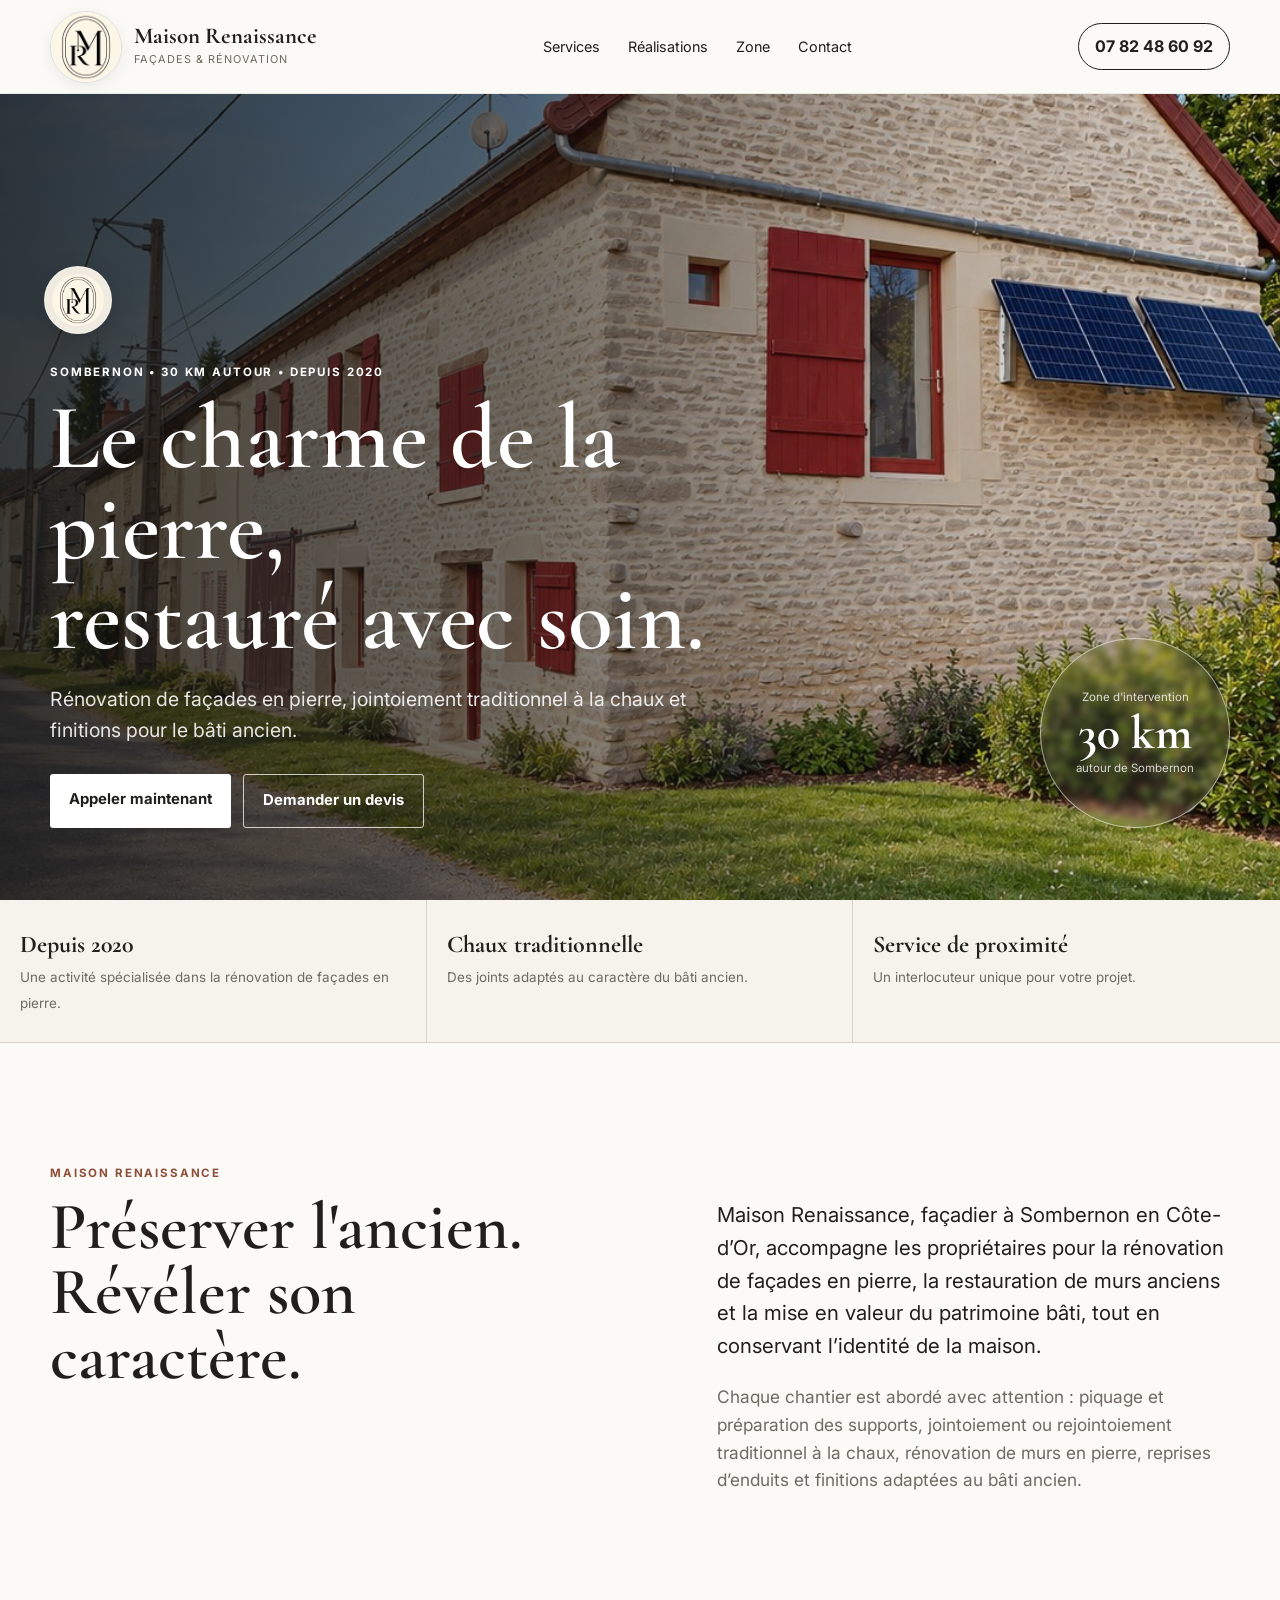
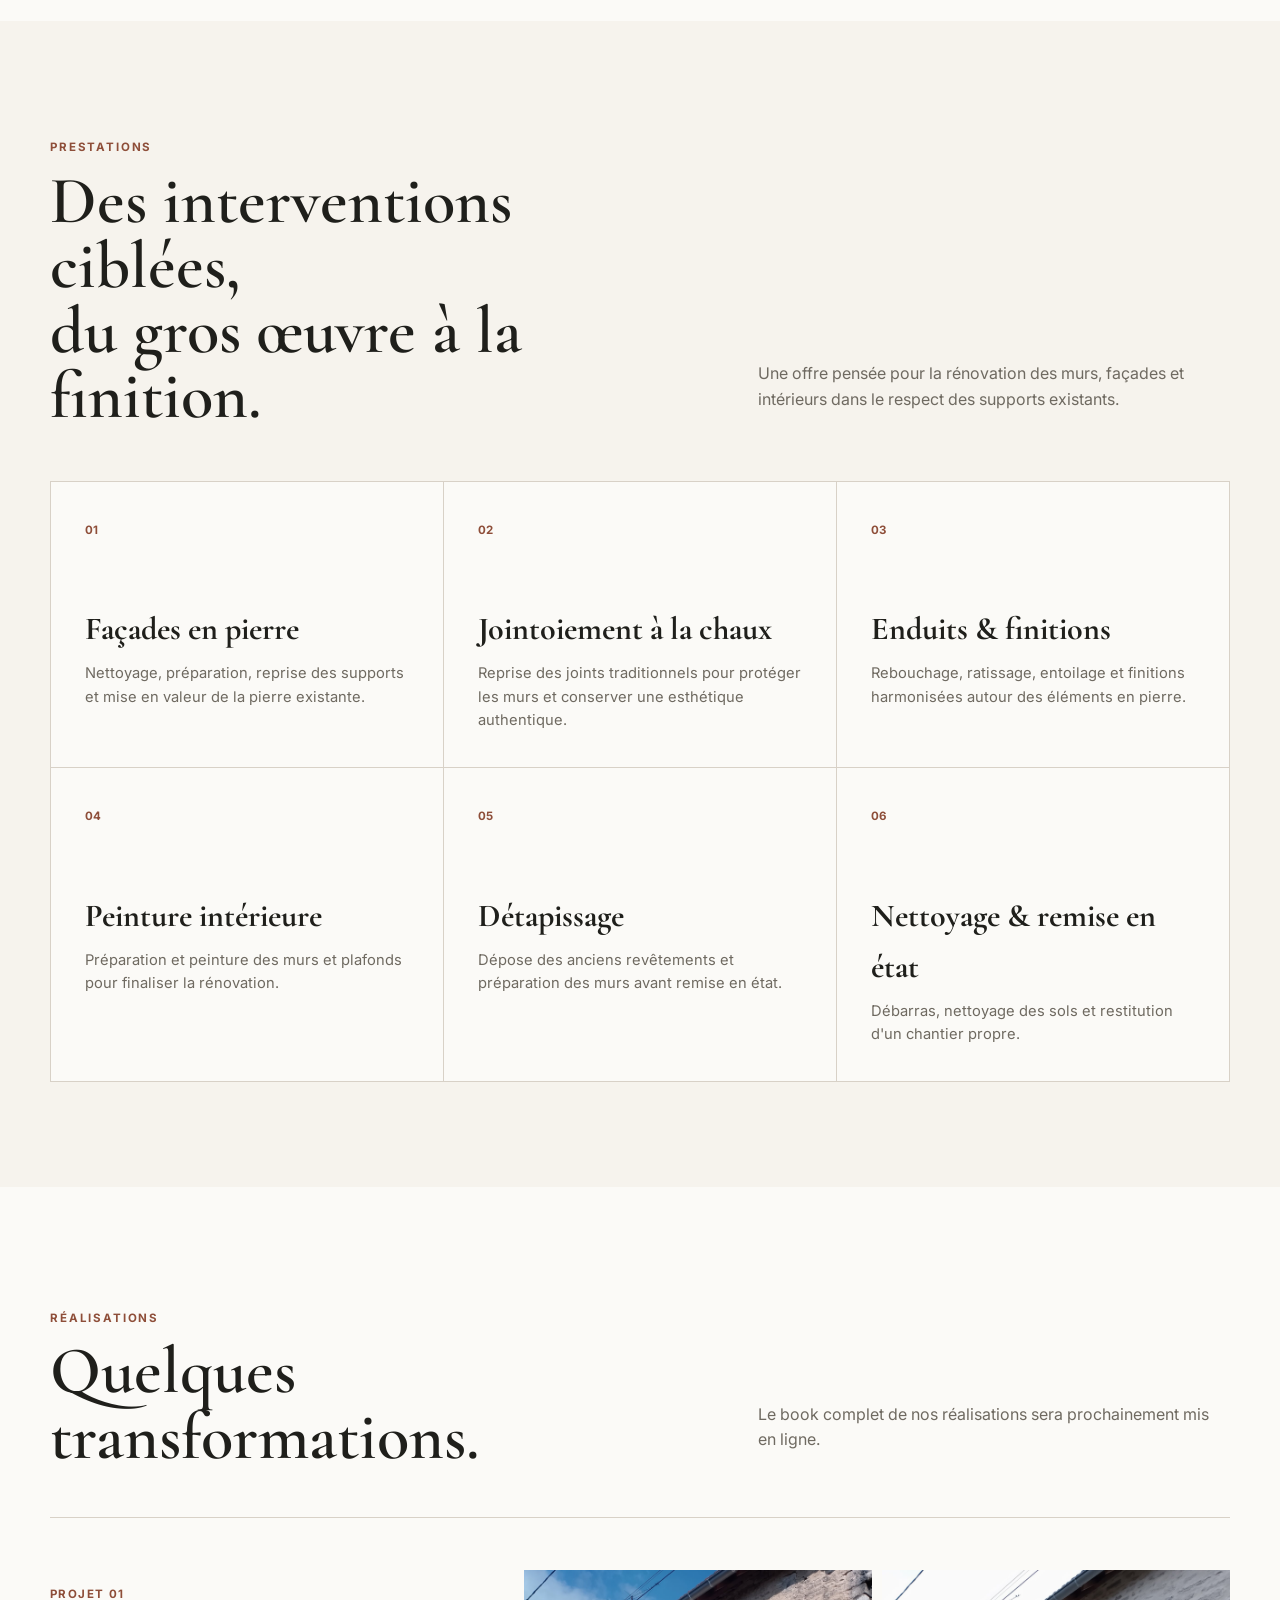
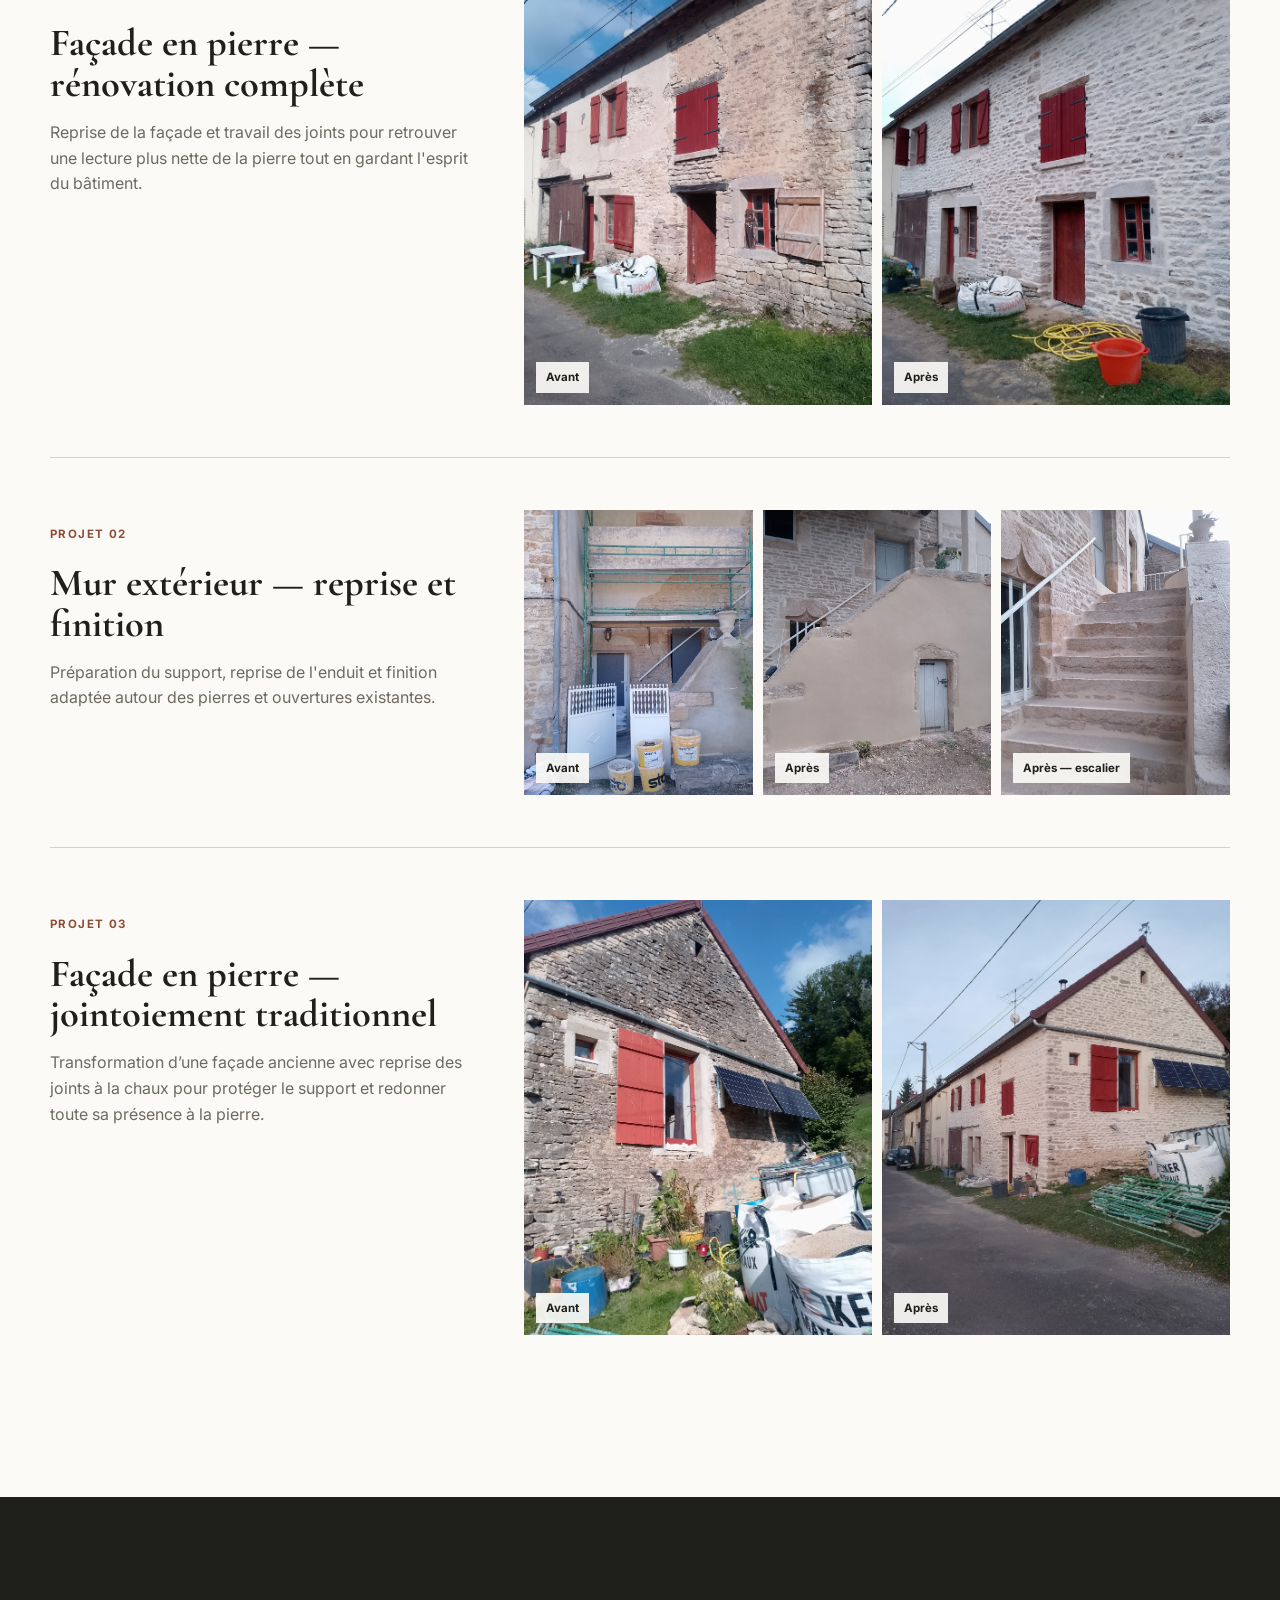
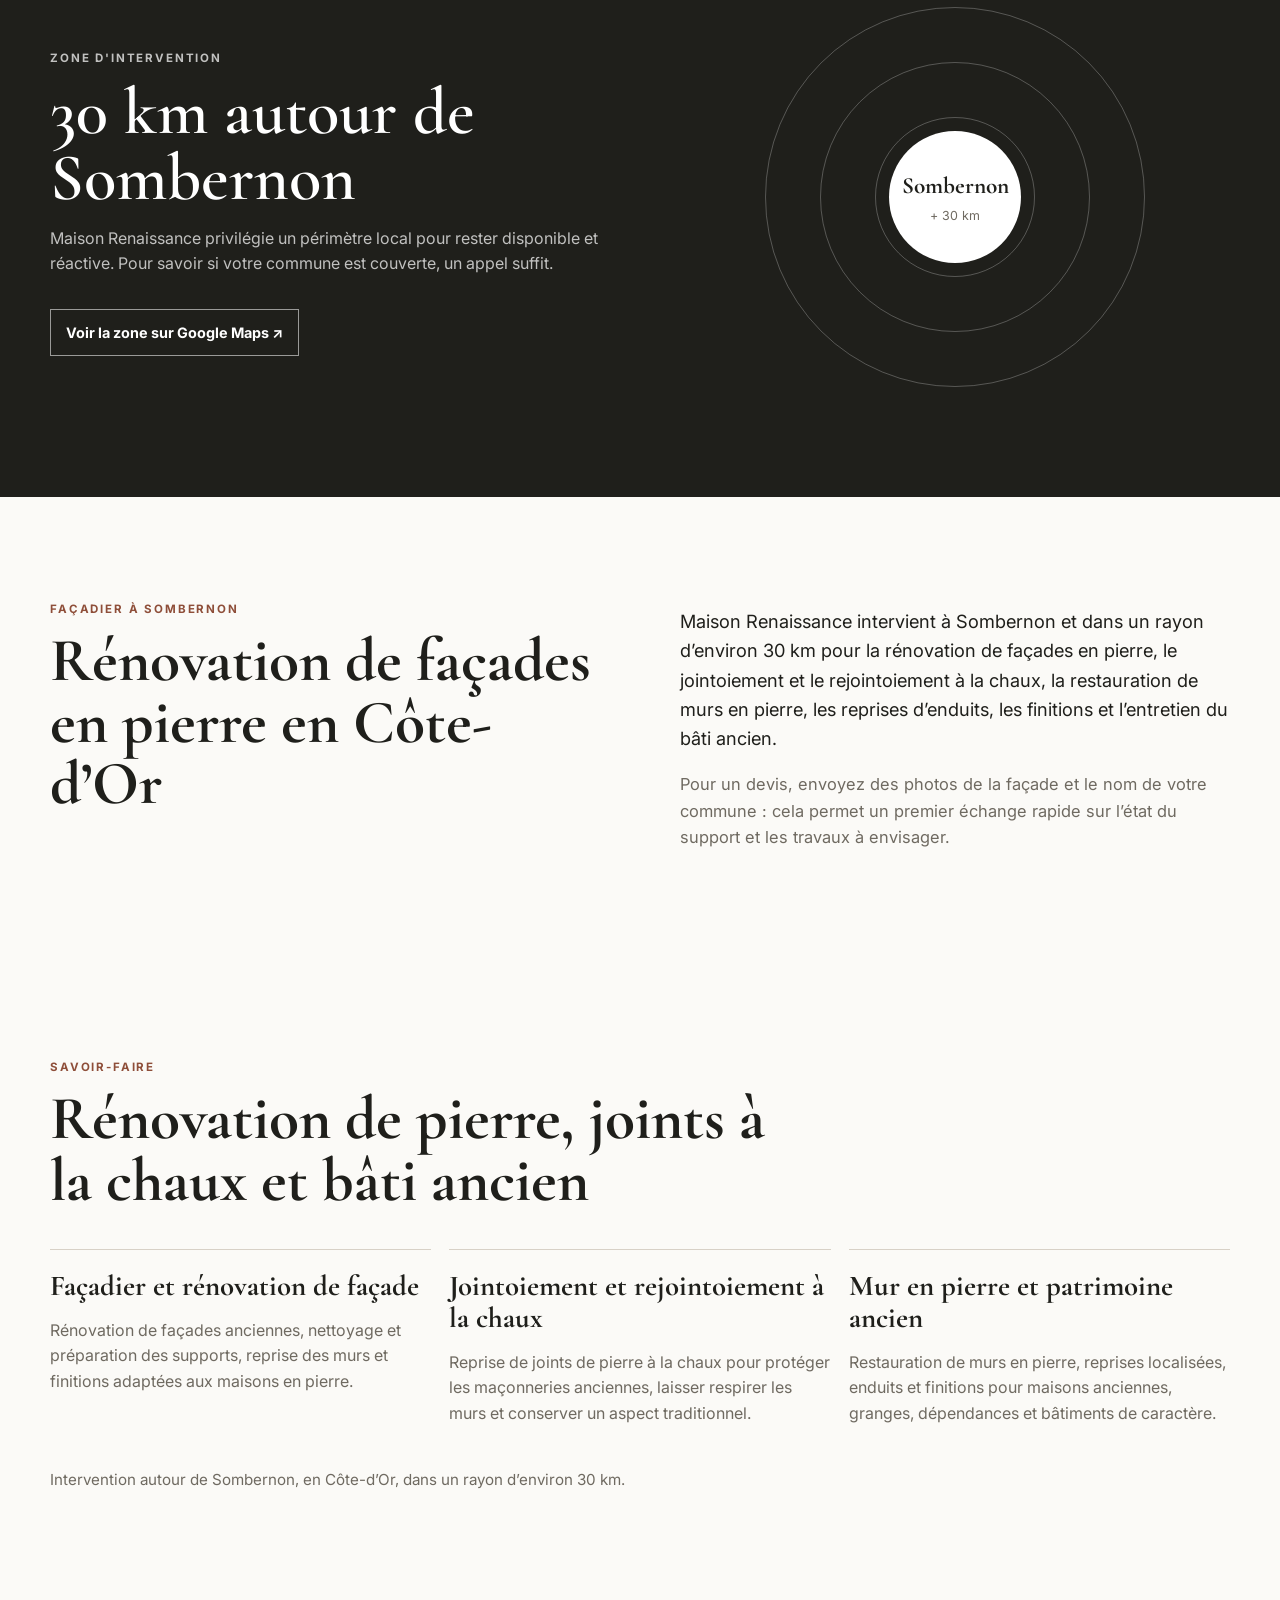
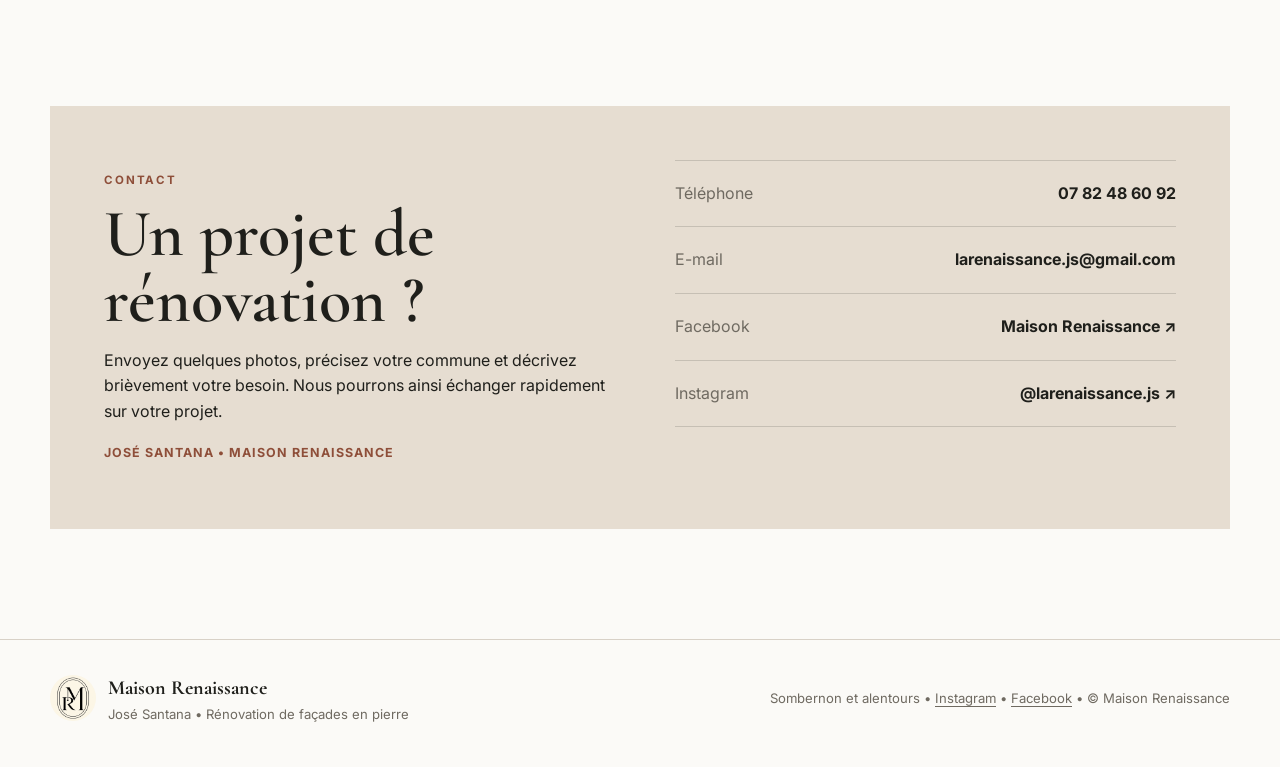
==== commit aeaa6703: "Add files via upload" ====
--- a/index.html
+++ b/index.html
@@ -4,8 +4,8 @@
   <meta charset="utf-8">
   <meta name="viewport" content="width=device-width, initial-scale=1">
   <meta name="theme-color" content="#1f1f1b">
-  <meta name="description" content="Maison Renaissance, façadier à Sombernon : rénovation de façades en pierre, jointoiement et rejointoiement traditionnel à la chaux, finitions et rénovation du bâti ancien dans un rayon de 30 km.">
-  <title>Façadier à Sombernon | Maison Renaissance – Façades en pierre</title>
+  <meta name="description" content="Maison Renaissance, José Santana, façadier à Sombernon en Côte-d’Or : rénovation de façades en pierre, jointoiement et rejointoiement à la chaux, enduits, murs en pierre et rénovation du bâti ancien dans un rayon de 30 km.">
+  <title>Façadier à Sombernon | Jointoiement à la chaux & rénovation de façades en pierre</title>
   <link rel="icon" href="assets/favicon.png">
   <meta name="author" content="José Santana">
   <meta name="robots" content="index,follow">
@@ -37,7 +37,8 @@
     "email": "larenaissance.js@gmail.com",
     "areaServed": "Sombernon, Côte-d'Or, et communes situées dans un rayon d'environ 30 km",
     "sameAs": [
-      "https://www.instagram.com/larenaissance.js/"
+      "https://www.instagram.com/larenaissance.js/",
+      "https://www.facebook.com/profile.php?id=61594686639067"
     ],
     "hasOfferCatalog": {
       "@type": "OfferCatalog",
@@ -109,8 +110,8 @@
         <h2>Préserver l'ancien.<br>Révéler son caractère.</h2>
       </div>
       <div class="about-copy">
-        <p>Maison Renaissance, façadier à Sombernon en Côte-d’Or, accompagne les propriétaires qui souhaitent redonner vie à leur façade en pierre tout en conservant l’identité de leur maison.</p>
-        <p>Chaque chantier est abordé avec attention : préparation du support, jointoiement ou rejointoiement traditionnel à la chaux, choix d’une finition cohérente et travail soigné jusqu’aux derniers détails.</p>
+        <p>Maison Renaissance, façadier à Sombernon en Côte-d’Or, accompagne les propriétaires pour la rénovation de façades en pierre, la restauration de murs anciens et la mise en valeur du patrimoine bâti, tout en conservant l’identité de la maison.</p>
+        <p>Chaque chantier est abordé avec attention : piquage et préparation des supports, jointoiement ou rejointoiement traditionnel à la chaux, rénovation de murs en pierre, reprises d’enduits et finitions adaptées au bâti ancien.</p>
       </div>
     </section>
 
@@ -233,16 +234,9 @@
           <p class="eyebrow">Zone d'intervention</p>
           <h2>30 km autour de Sombernon</h2>
           <p>Maison Renaissance privilégie un périmètre local pour rester disponible et réactive. Pour savoir si votre commune est couverte, un appel suffit.</p>
-          <details class="commune-check">
-            <summary>Vérifier votre commune →</summary>
-            <div class="commune-panel">
-              <p>Indiquez simplement votre commune à José Santana pour confirmer si elle se situe dans la zone d’intervention.</p>
-              <div class="commune-actions">
-                <a href="tel:+33782486092">Appeler</a>
-                <a href="mailto:larenaissance.js@gmail.com?subject=V%C3%A9rification%20de%20commune%20-%20Maison%20Renaissance&body=Bonjour%2C%0A%0AMa%20commune%20est%20%3A%20%0A%0AJe%20souhaite%20savoir%20si%20vous%20intervenez%20dans%20ma%20commune.%0A">Envoyer ma commune par e-mail</a>
-              </div>
-            </div>
-          </details>
+          <a class="maps-check" href="https://www.google.com/maps/search/?api=1&query=Sombernon%2C%20France" target="_blank" rel="noopener noreferrer">
+            Voir la zone sur Google Maps ↗
+          </a>
         </div>
         <div class="zone-graphic" aria-hidden="true">
           <div class="ring ring-1"></div>
@@ -261,10 +255,33 @@
           <h2 id="local-title">Rénovation de façades en pierre en Côte-d’Or</h2>
         </div>
         <div>
-          <p>Maison Renaissance intervient à Sombernon et dans un rayon d’environ 30 km pour la rénovation de façades en pierre, le jointoiement et le rejointoiement à la chaux, ainsi que les travaux de préparation et de finition du bâti ancien.</p>
+          <p>Maison Renaissance intervient à Sombernon et dans un rayon d’environ 30 km pour la rénovation de façades en pierre, le jointoiement et le rejointoiement à la chaux, la restauration de murs en pierre, les reprises d’enduits, les finitions et l’entretien du bâti ancien.</p>
           <p>Pour un devis, envoyez des photos de la façade et le nom de votre commune : cela permet un premier échange rapide sur l’état du support et les travaux à envisager.</p>
         </div>
       </div>
+    </section>
+
+
+    <section class="seo-topics container" aria-labelledby="seo-topics-title">
+      <div class="seo-topics-head">
+        <p class="eyebrow dark">Savoir-faire</p>
+        <h2 id="seo-topics-title">Rénovation de pierre, joints à la chaux et bâti ancien</h2>
+      </div>
+      <div class="seo-topics-grid">
+        <article>
+          <h3>Façadier et rénovation de façade</h3>
+          <p>Rénovation de façades anciennes, nettoyage et préparation des supports, reprise des murs et finitions adaptées aux maisons en pierre.</p>
+        </article>
+        <article>
+          <h3>Jointoiement et rejointoiement à la chaux</h3>
+          <p>Reprise de joints de pierre à la chaux pour protéger les maçonneries anciennes, laisser respirer les murs et conserver un aspect traditionnel.</p>
+        </article>
+        <article>
+          <h3>Mur en pierre et patrimoine ancien</h3>
+          <p>Restauration de murs en pierre, reprises localisées, enduits et finitions pour maisons anciennes, granges, dépendances et bâtiments de caractère.</p>
+        </article>
+      </div>
+      <p class="seo-keyline">Intervention autour de Sombernon, en Côte-d’Or, dans un rayon d’environ 30 km.</p>
     </section>
 
     <section class="contact container" id="contact">
@@ -278,7 +295,7 @@
         <div class="contact-buttons">
           <a href="tel:+33782486092" class="contact-btn"><span>Téléphone</span><strong>07 82 48 60 92</strong></a>
           <a href="mailto:larenaissance.js@gmail.com" class="contact-btn"><span>E-mail</span><strong>larenaissance.js@gmail.com</strong></a>
-          <span class="contact-btn pending" aria-label="Page Facebook à créer"><span>Facebook</span><strong>Maison Renaissance — page à créer</strong></span>
+          <a href="https://www.facebook.com/profile.php?id=61594686639067" target="_blank" rel="noopener noreferrer" class="contact-btn"><span>Facebook</span><strong>Maison Renaissance ↗</strong></a>
           <a href="https://www.instagram.com/larenaissance.js/" target="_blank" rel="noopener noreferrer" class="contact-btn"><span>Instagram</span><strong>@larenaissance.js ↗</strong></a>
         </div>
       </div>
@@ -293,7 +310,7 @@
         <img src="assets/logo-mr-creme.jpg" alt="">
         <div><strong>Maison Renaissance</strong><span>José Santana • Rénovation de façades en pierre</span></div>
       </div>
-      <p>Sombernon et alentours • <a class="footer-social" href="https://www.instagram.com/larenaissance.js/" target="_blank" rel="noopener noreferrer">Instagram @larenaissance.js</a> • © Maison Renaissance</p>
+      <p>Sombernon et alentours • <a class="footer-social" href="https://www.instagram.com/larenaissance.js/" target="_blank" rel="noopener noreferrer">Instagram</a> • <a class="footer-social" href="https://www.facebook.com/profile.php?id=61594686639067" target="_blank" rel="noopener noreferrer">Facebook</a> • © Maison Renaissance</p>
     </div>
   </footer>
 </body>
--- a/styles.css
+++ b/styles.css
@@ -230,3 +230,52 @@
   .commune-actions{flex-direction:column}
   .commune-actions a{justify-content:center}
 }
+
+
+/* V8 — Google Maps + SEO local */
+.maps-check{
+  display:inline-flex;
+  align-items:center;
+  gap:8px;
+  margin-top:16px;
+  padding:11px 15px;
+  border:1px solid rgba(255,255,255,.55);
+  color:#fff;
+  font-weight:700;
+  font-size:.9rem;
+  transition:background .2s ease,color .2s ease,border-color .2s ease;
+}
+.maps-check:hover{
+  background:#fff;
+  color:var(--ink);
+  border-color:#fff;
+}
+.seo-topics{padding:88px 0}
+.seo-topics-head{max-width:760px}
+.seo-topics-head h2{
+  font-family:"Cormorant Garamond",serif;
+  font-size:clamp(2.5rem,4.8vw,4.7rem);
+  line-height:1;
+  margin:.4rem 0 0;
+}
+.seo-topics-grid{
+  display:grid;
+  grid-template-columns:repeat(3,1fr);
+  gap:18px;
+  margin-top:38px;
+}
+.seo-topics-grid article{
+  border-top:1px solid var(--line);
+  padding-top:20px;
+}
+.seo-topics-grid h3{
+  font-family:"Cormorant Garamond",serif;
+  font-size:1.8rem;
+  line-height:1.1;
+  margin:0 0 10px;
+}
+.seo-topics-grid p,.seo-keyline{color:var(--muted)}
+.seo-keyline{margin-top:26px;font-size:.95rem}
+@media(max-width:900px){
+  .seo-topics-grid{grid-template-columns:1fr}
+}
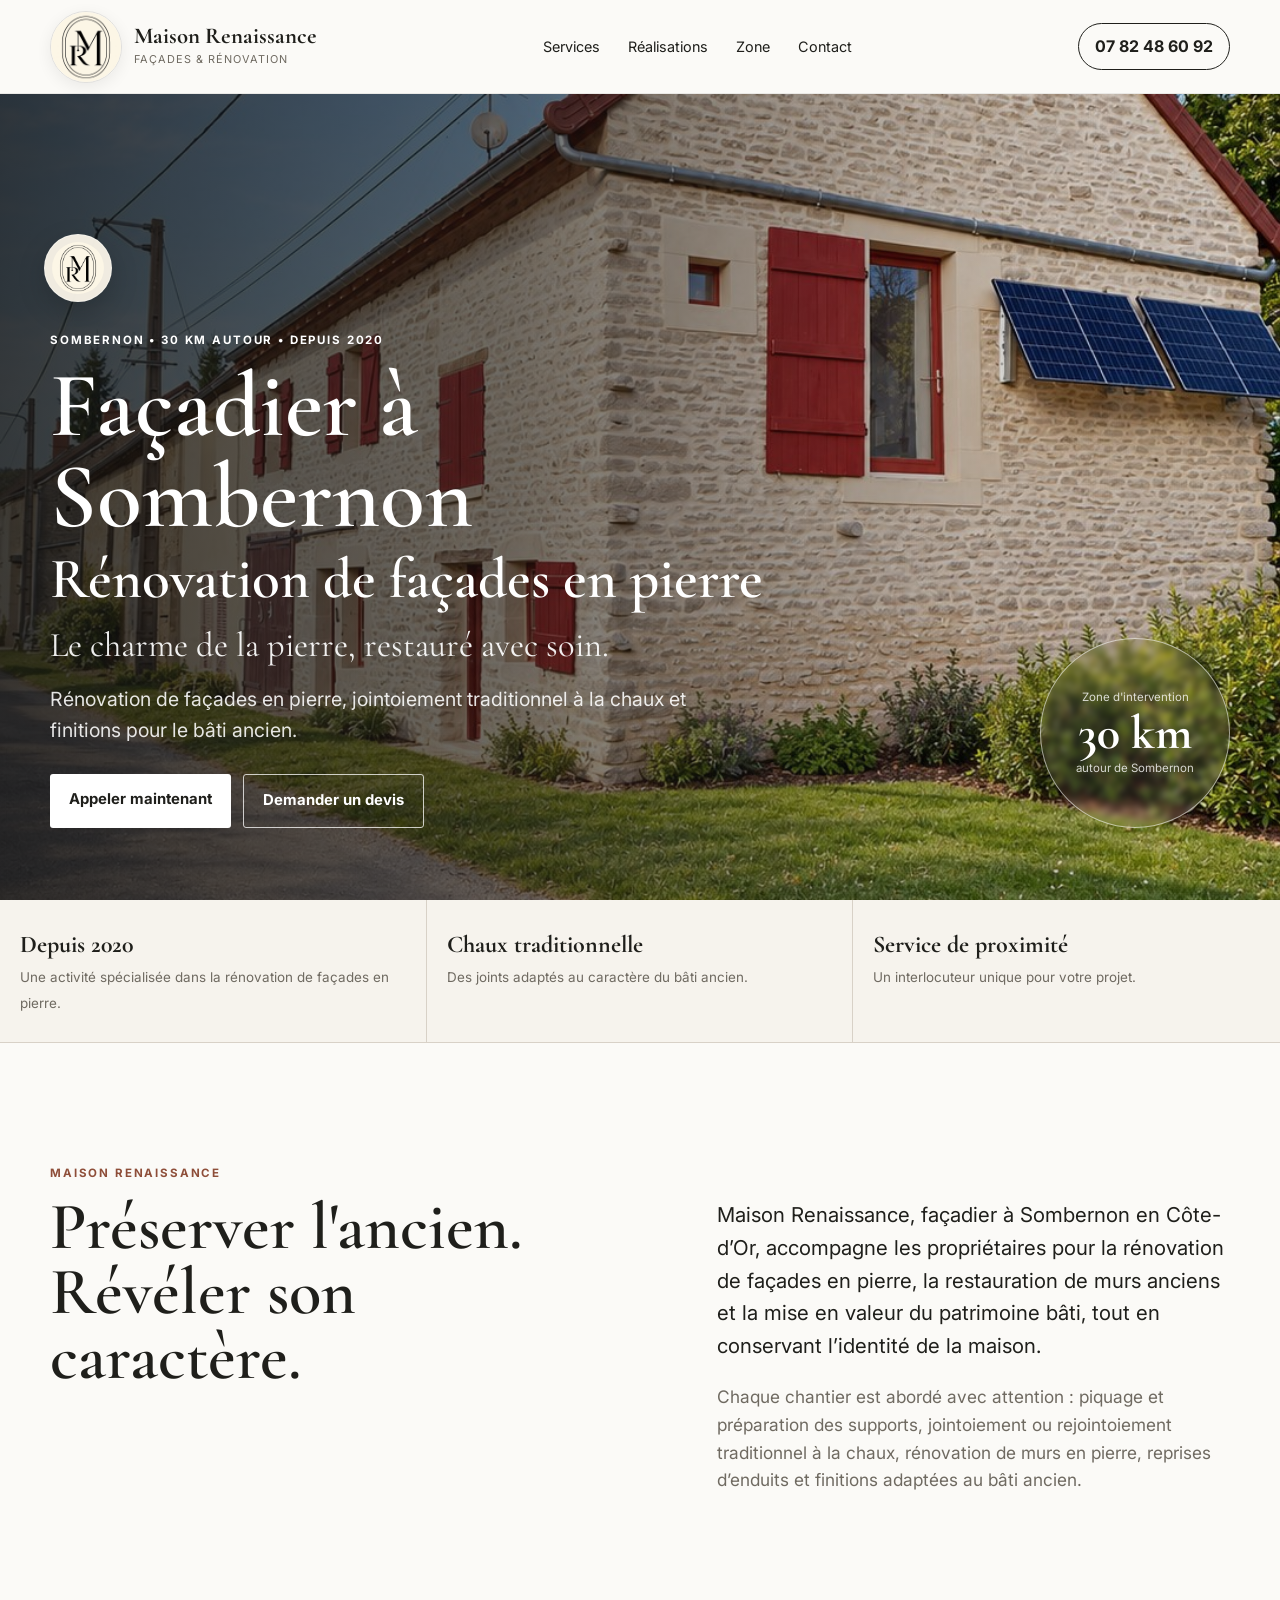
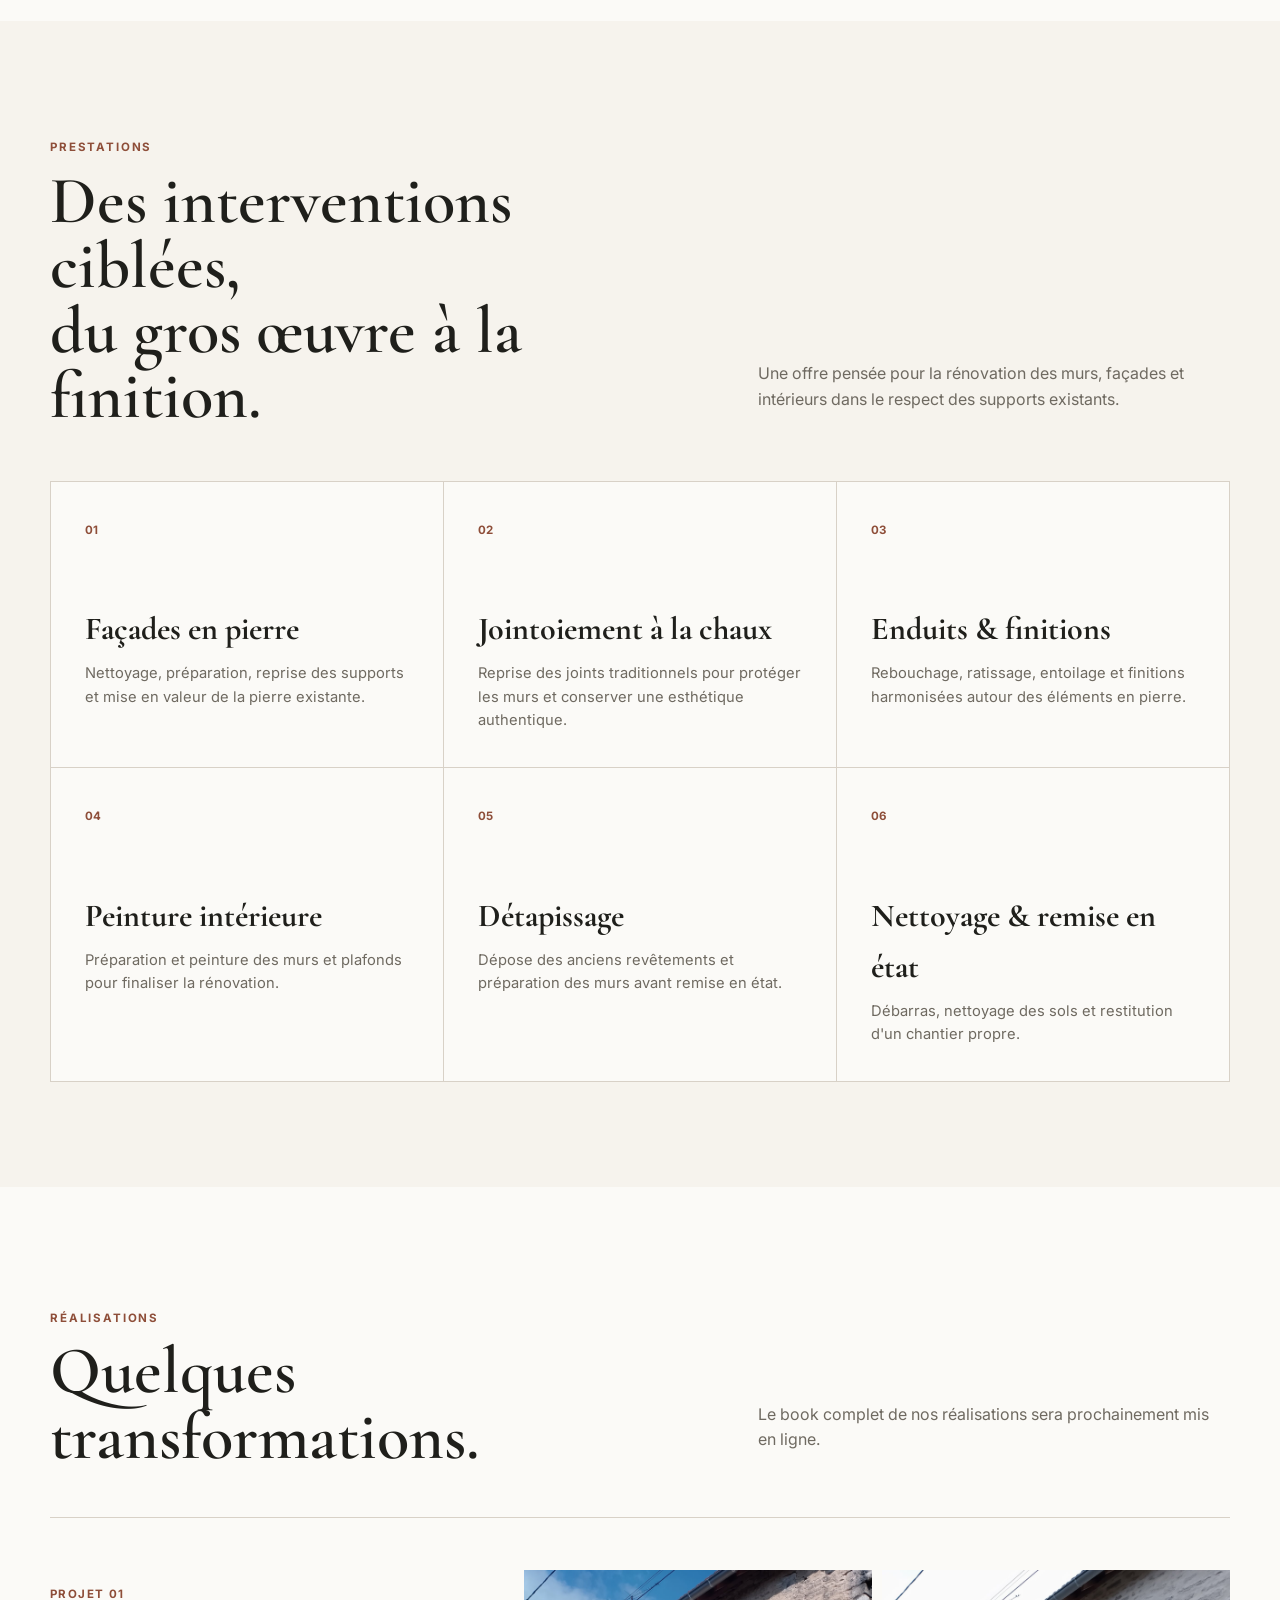
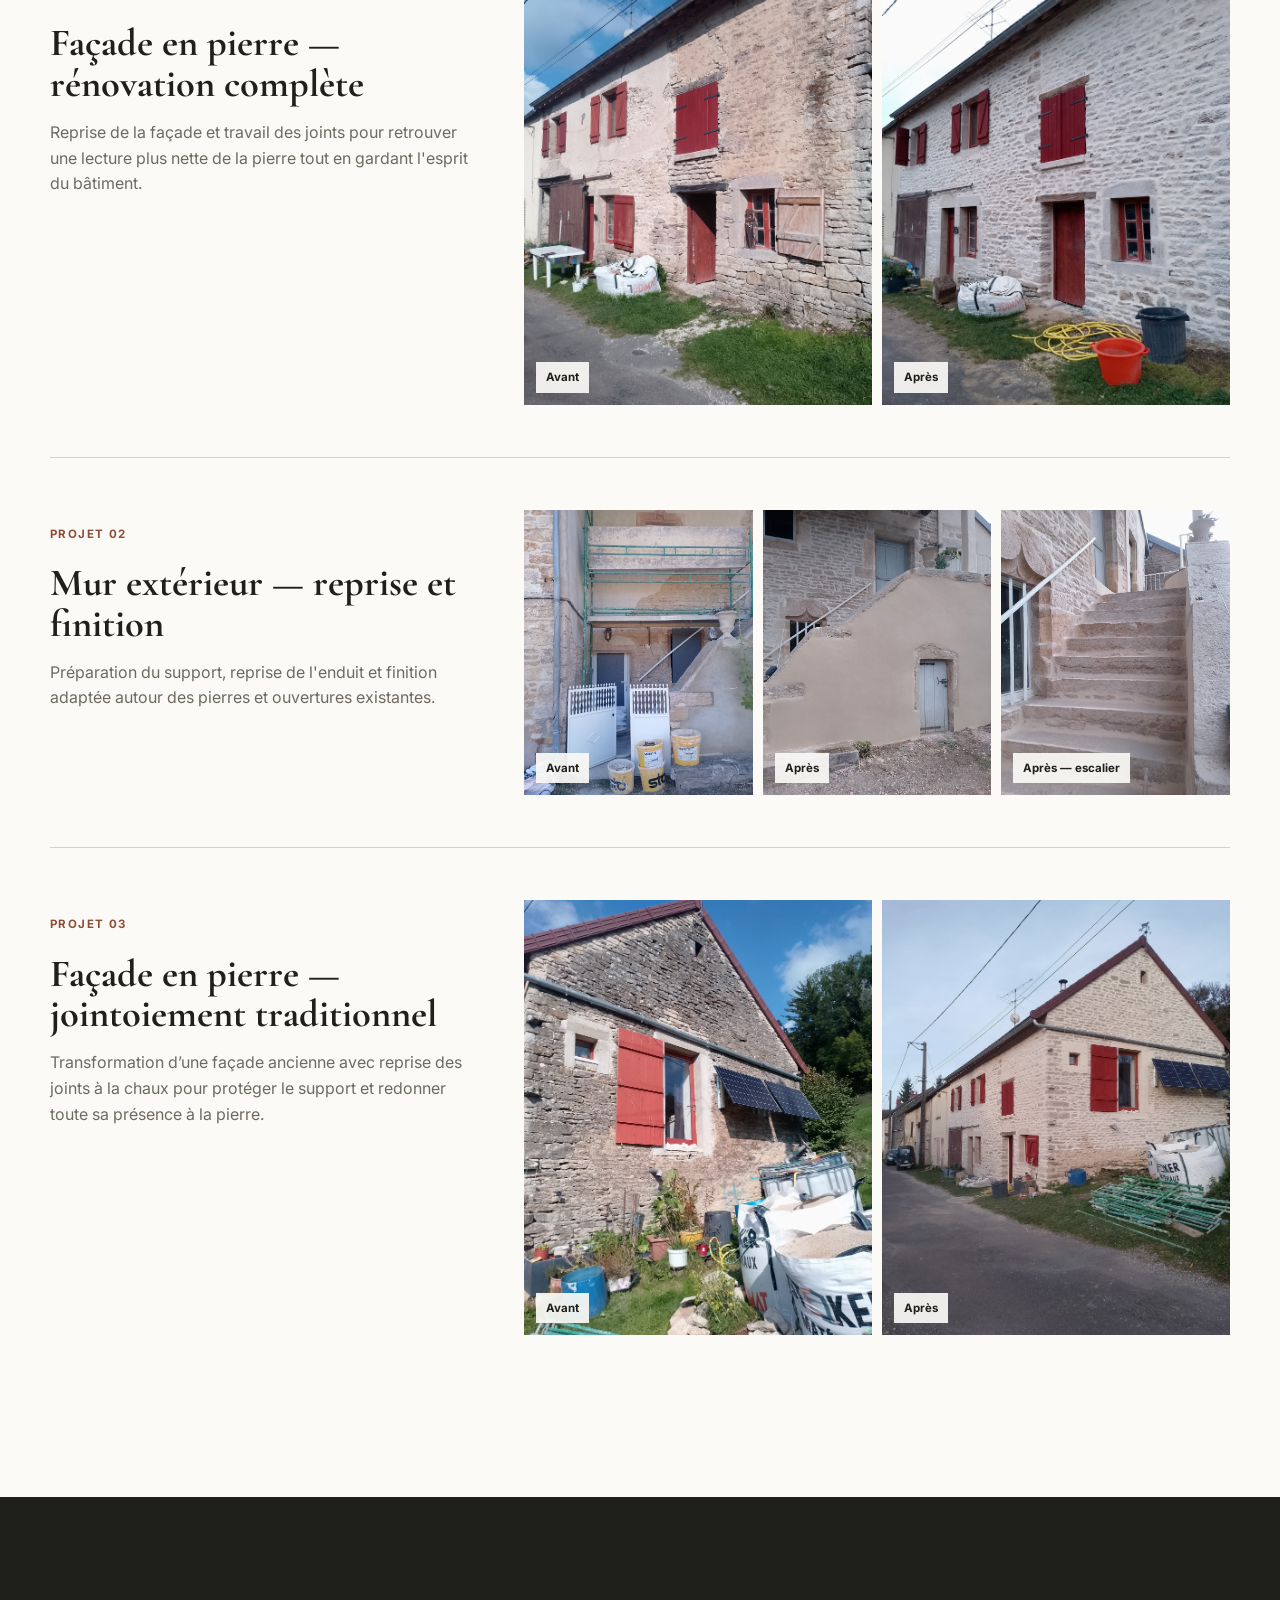
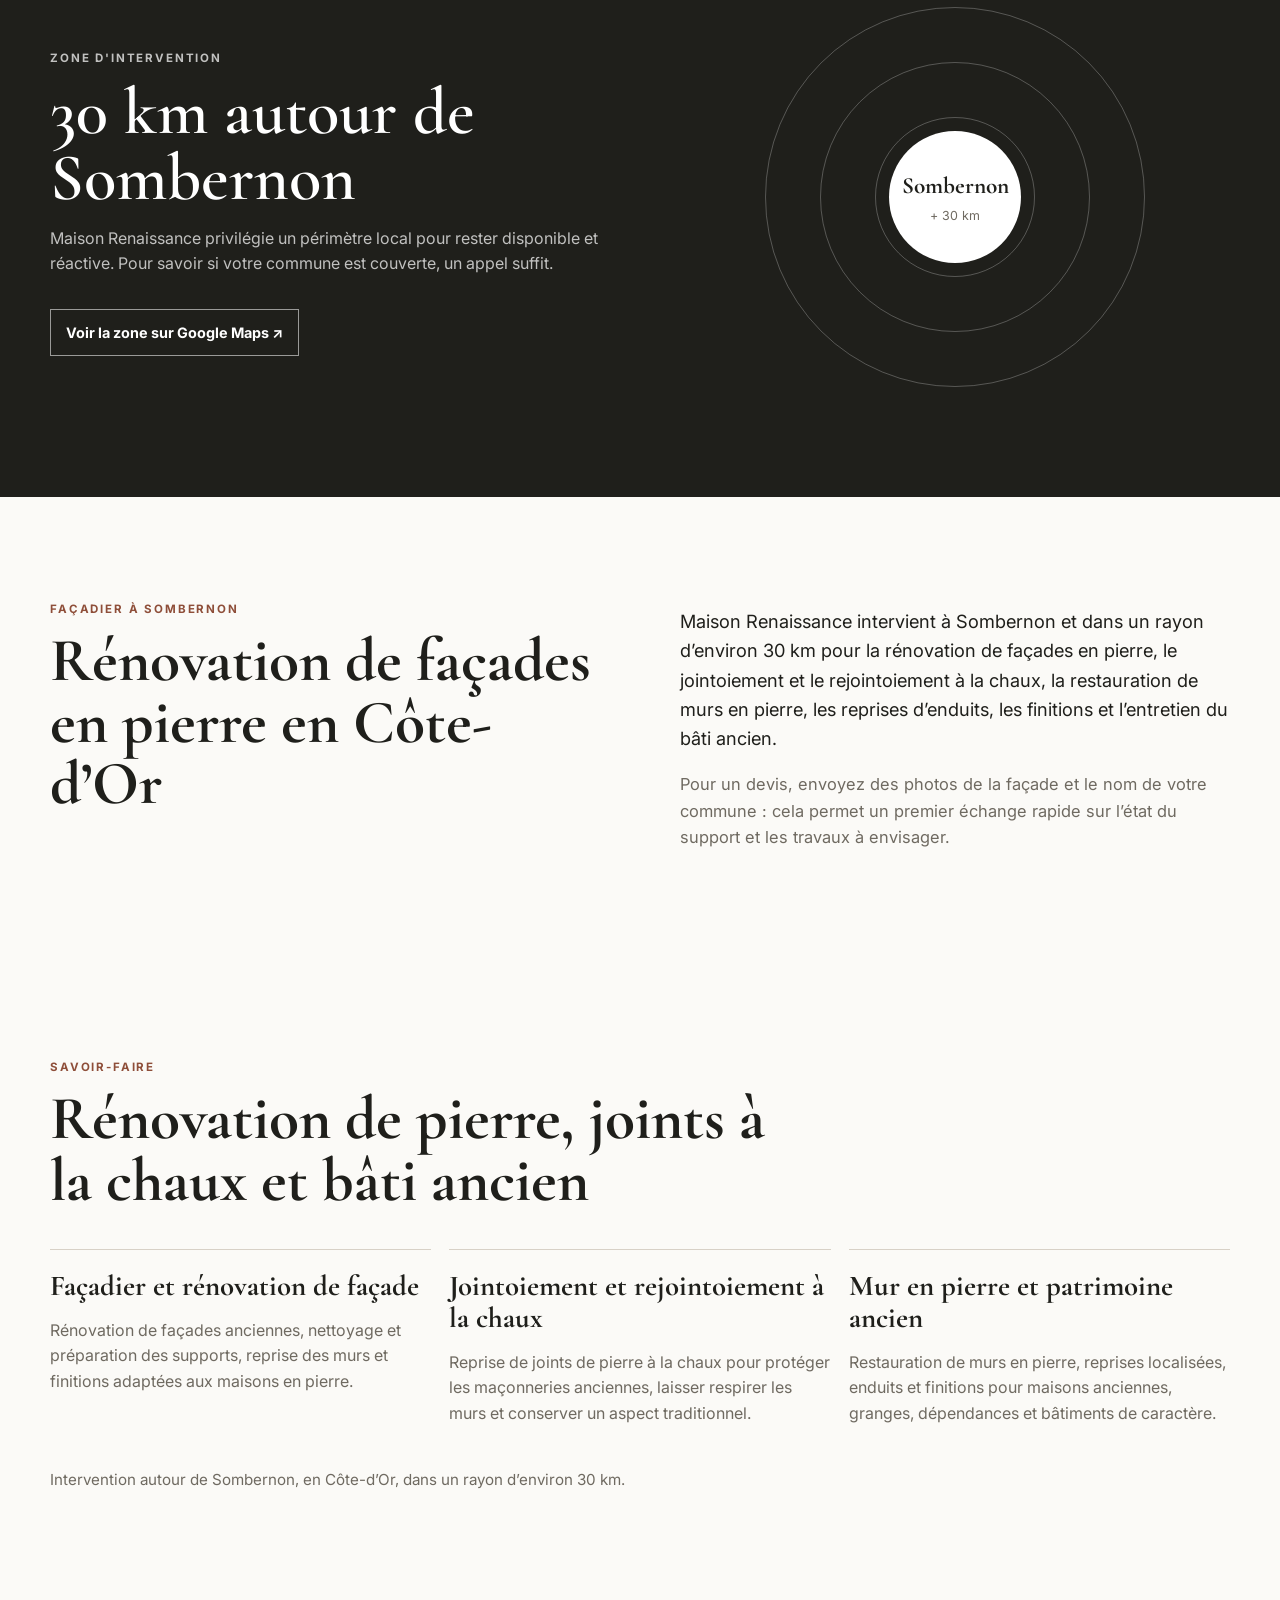
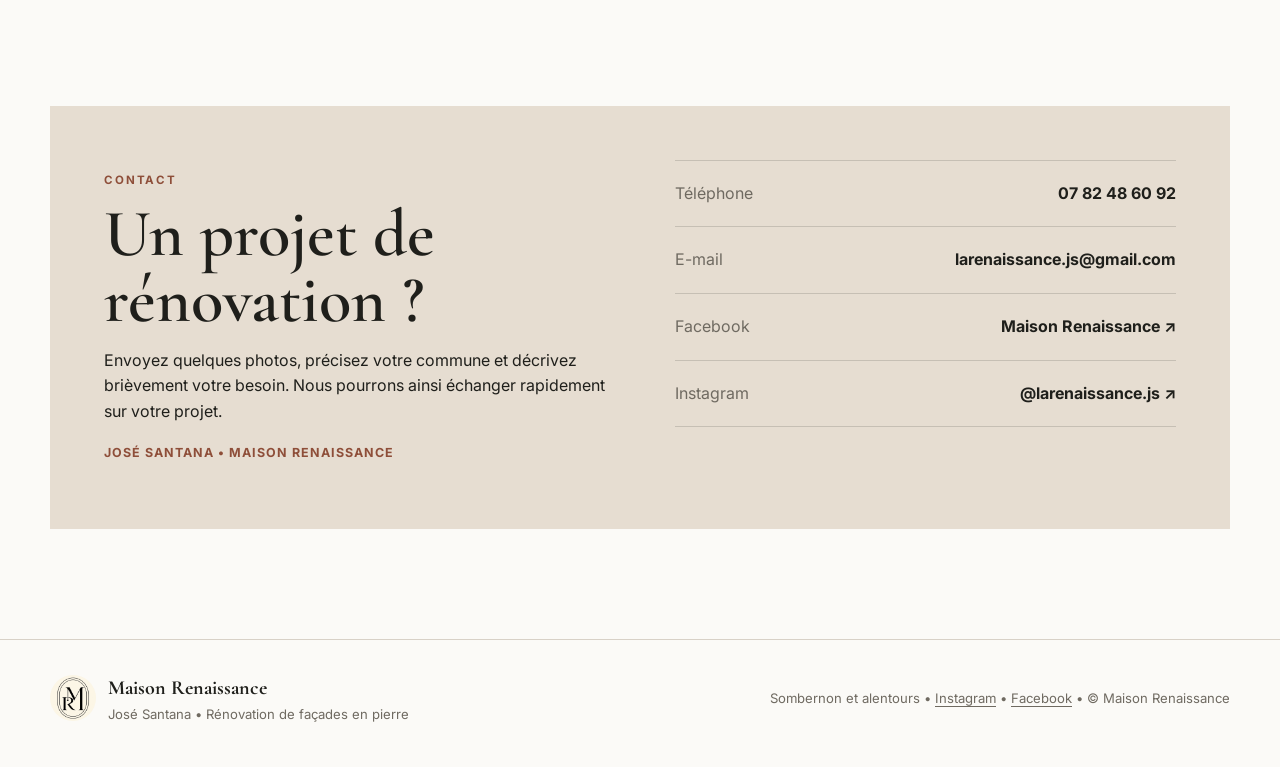
==== commit 3dbe20d0: "Add files via upload" ====
--- a/index.html
+++ b/index.html
@@ -83,7 +83,8 @@
         <div class="hero-copy">
           <div class="hero-mark"><img class="hero-logo" src="assets/logo-mr-creme.jpg" alt="Logo Maison Renaissance"></div>
           <p class="eyebrow">Sombernon • 30 km autour • Depuis 2020</p>
-          <h1>Le charme de la pierre,<br>restauré avec soin.</h1>
+          <h1>Façadier à Sombernon<br><span class="hero-subtitle">Rénovation de façades en pierre</span></h1>
+          <p class="hero-signature">Le charme de la pierre, restauré avec soin.</p>
           <p class="hero-text">Rénovation de façades en pierre, jointoiement traditionnel à la chaux et finitions pour le bâti ancien.</p>
           <div class="hero-actions">
             <a class="btn btn-light" href="tel:+33782486092">Appeler maintenant</a>
--- a/styles.css
+++ b/styles.css
@@ -279,3 +279,19 @@
 @media(max-width:900px){
   .seo-topics-grid{grid-template-columns:1fr}
 }
+
+
+/* V9 — titre d'accueil optimisé pour le référencement local */
+.hero-subtitle{
+  display:block;
+  font-size:.62em;
+  line-height:1.05;
+  margin-top:.12em;
+}
+.hero-signature{
+  margin:.35rem 0 0;
+  font-family:"Cormorant Garamond",serif;
+  font-size:clamp(1.45rem,2.7vw,2.35rem);
+  line-height:1.1;
+  color:rgba(255,255,255,.92);
+}
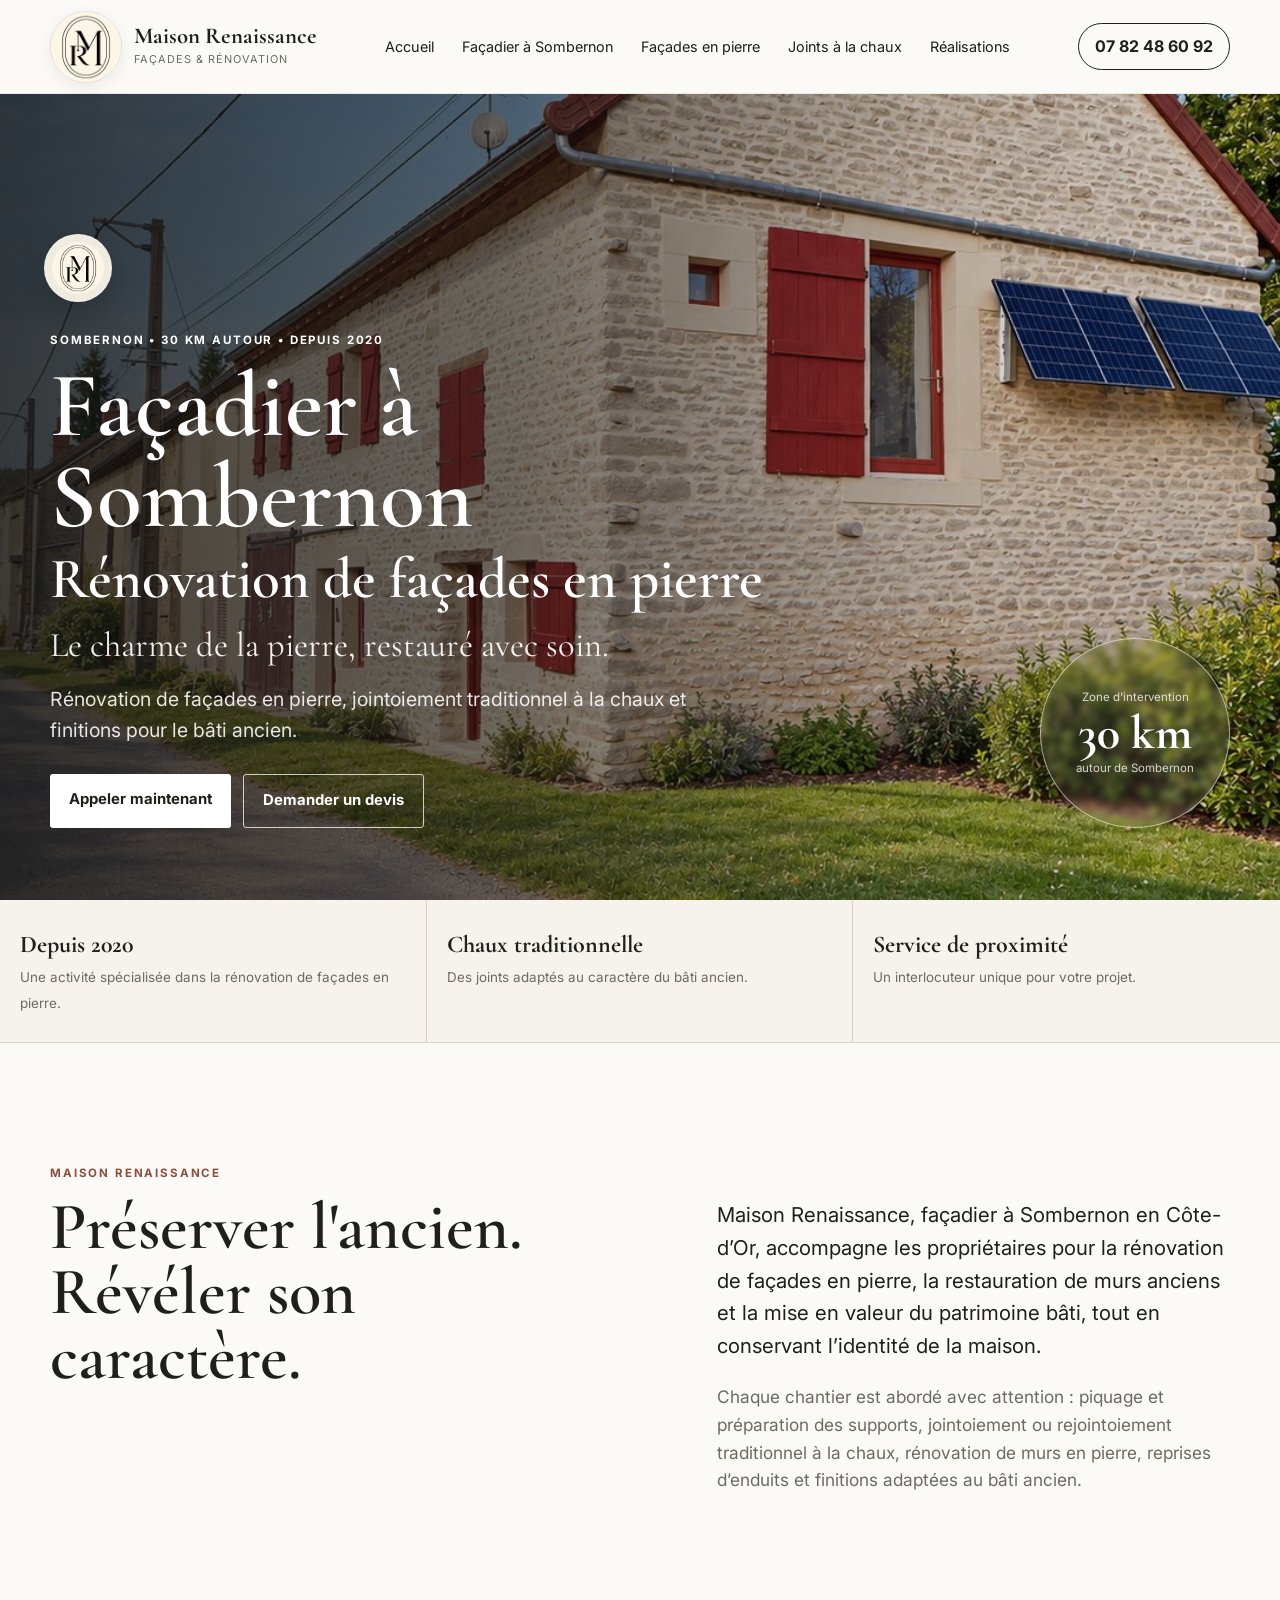
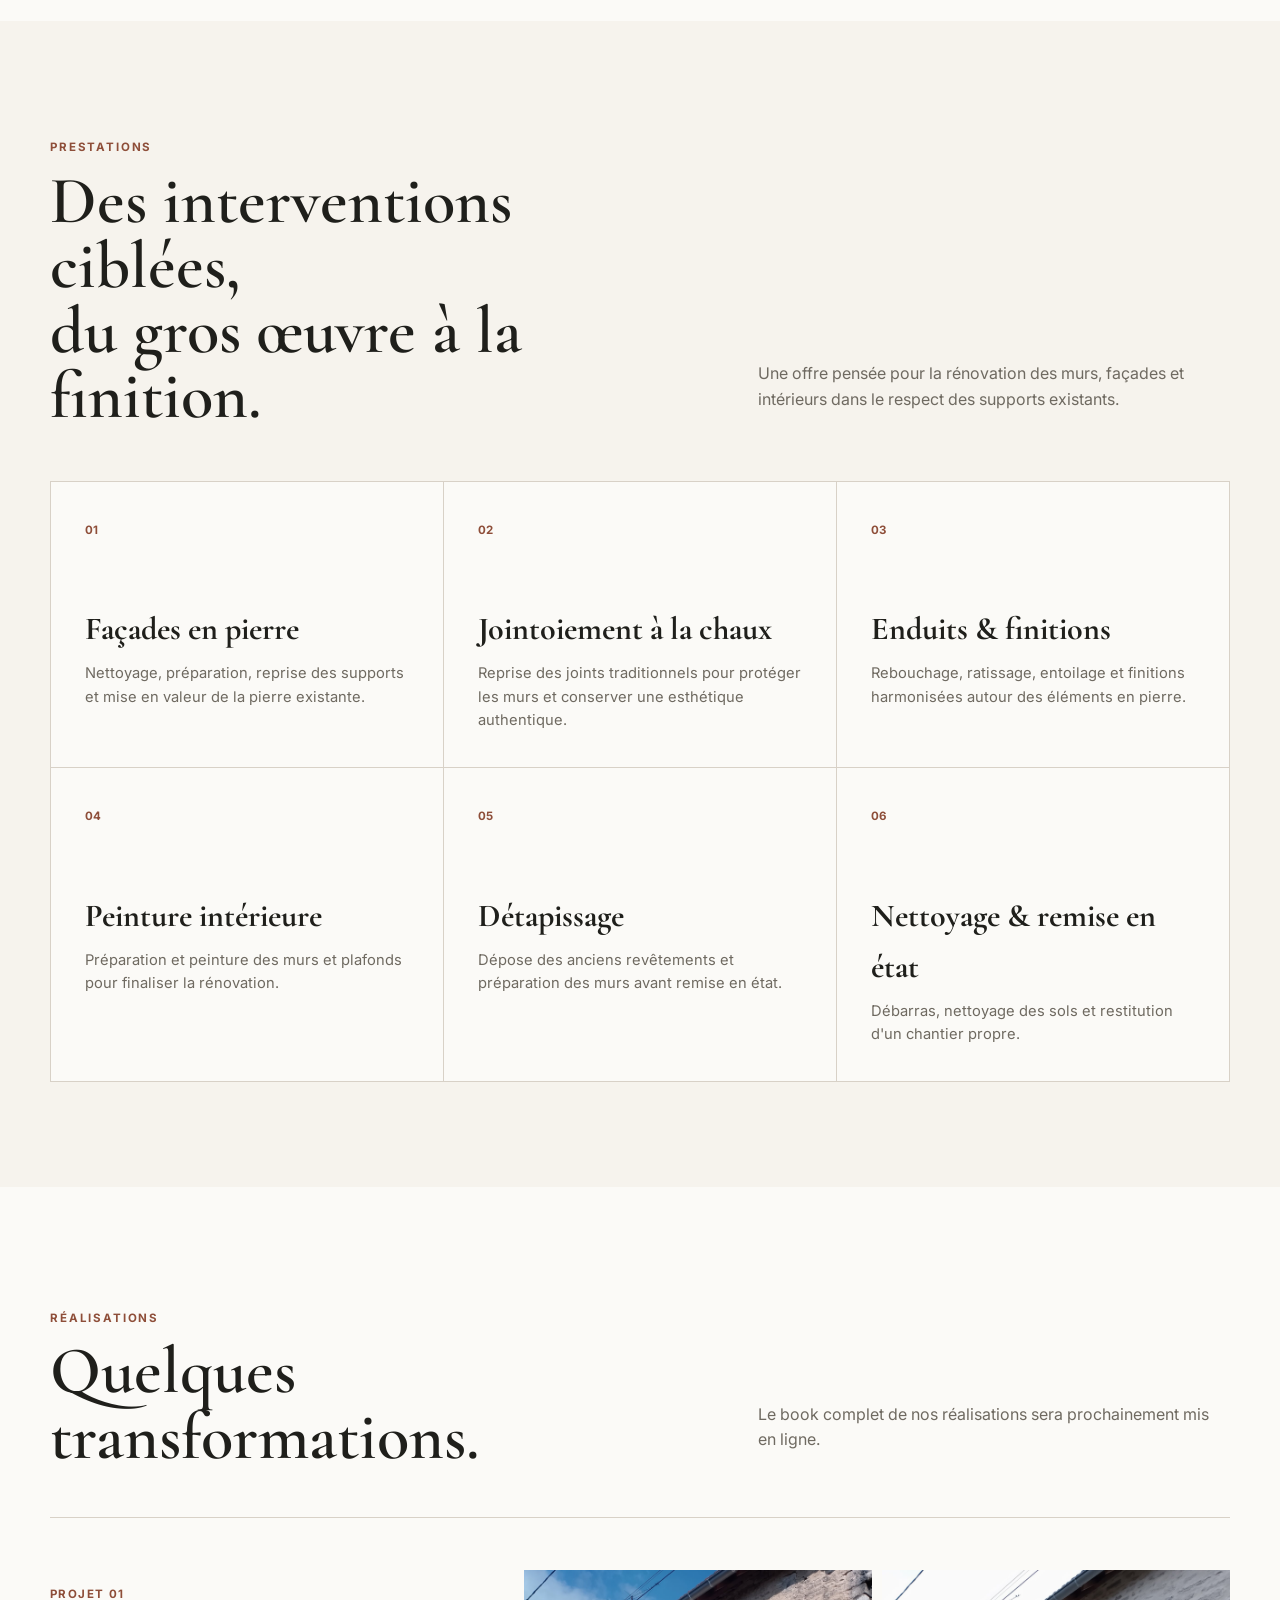
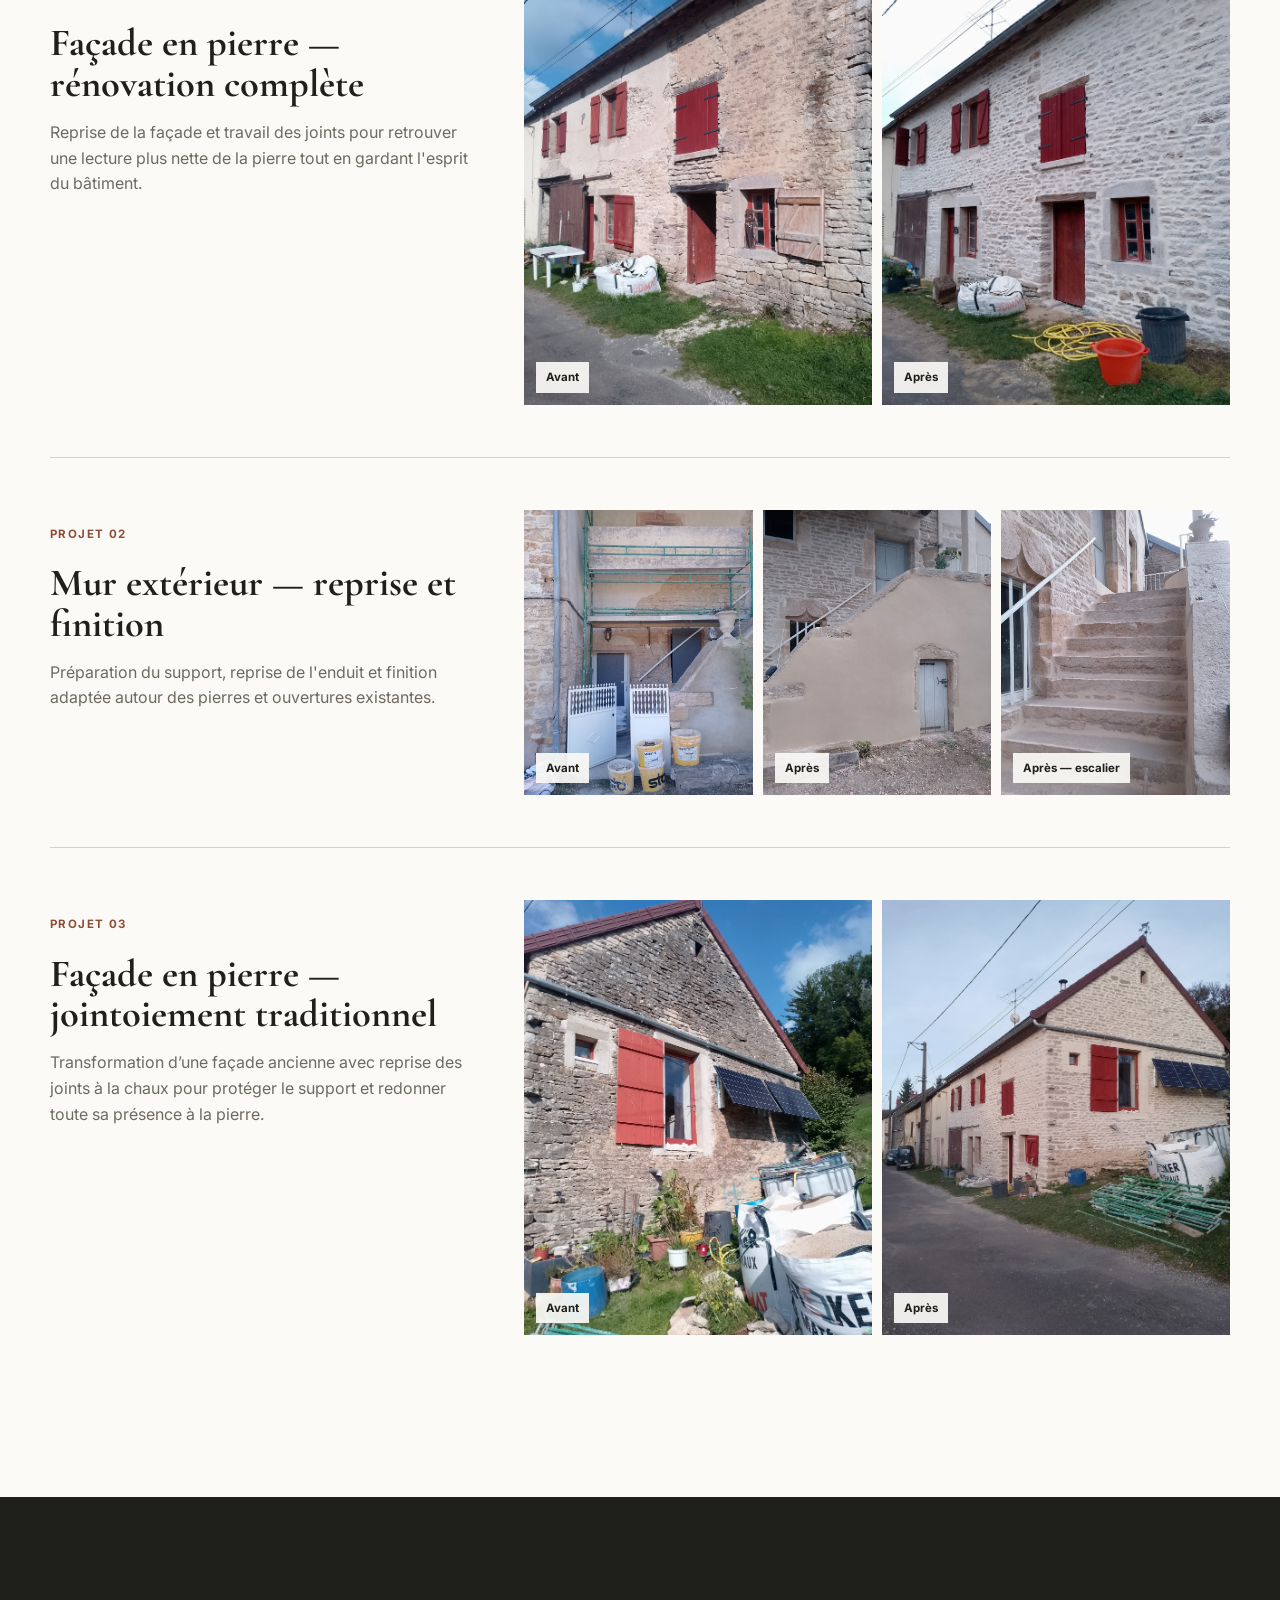
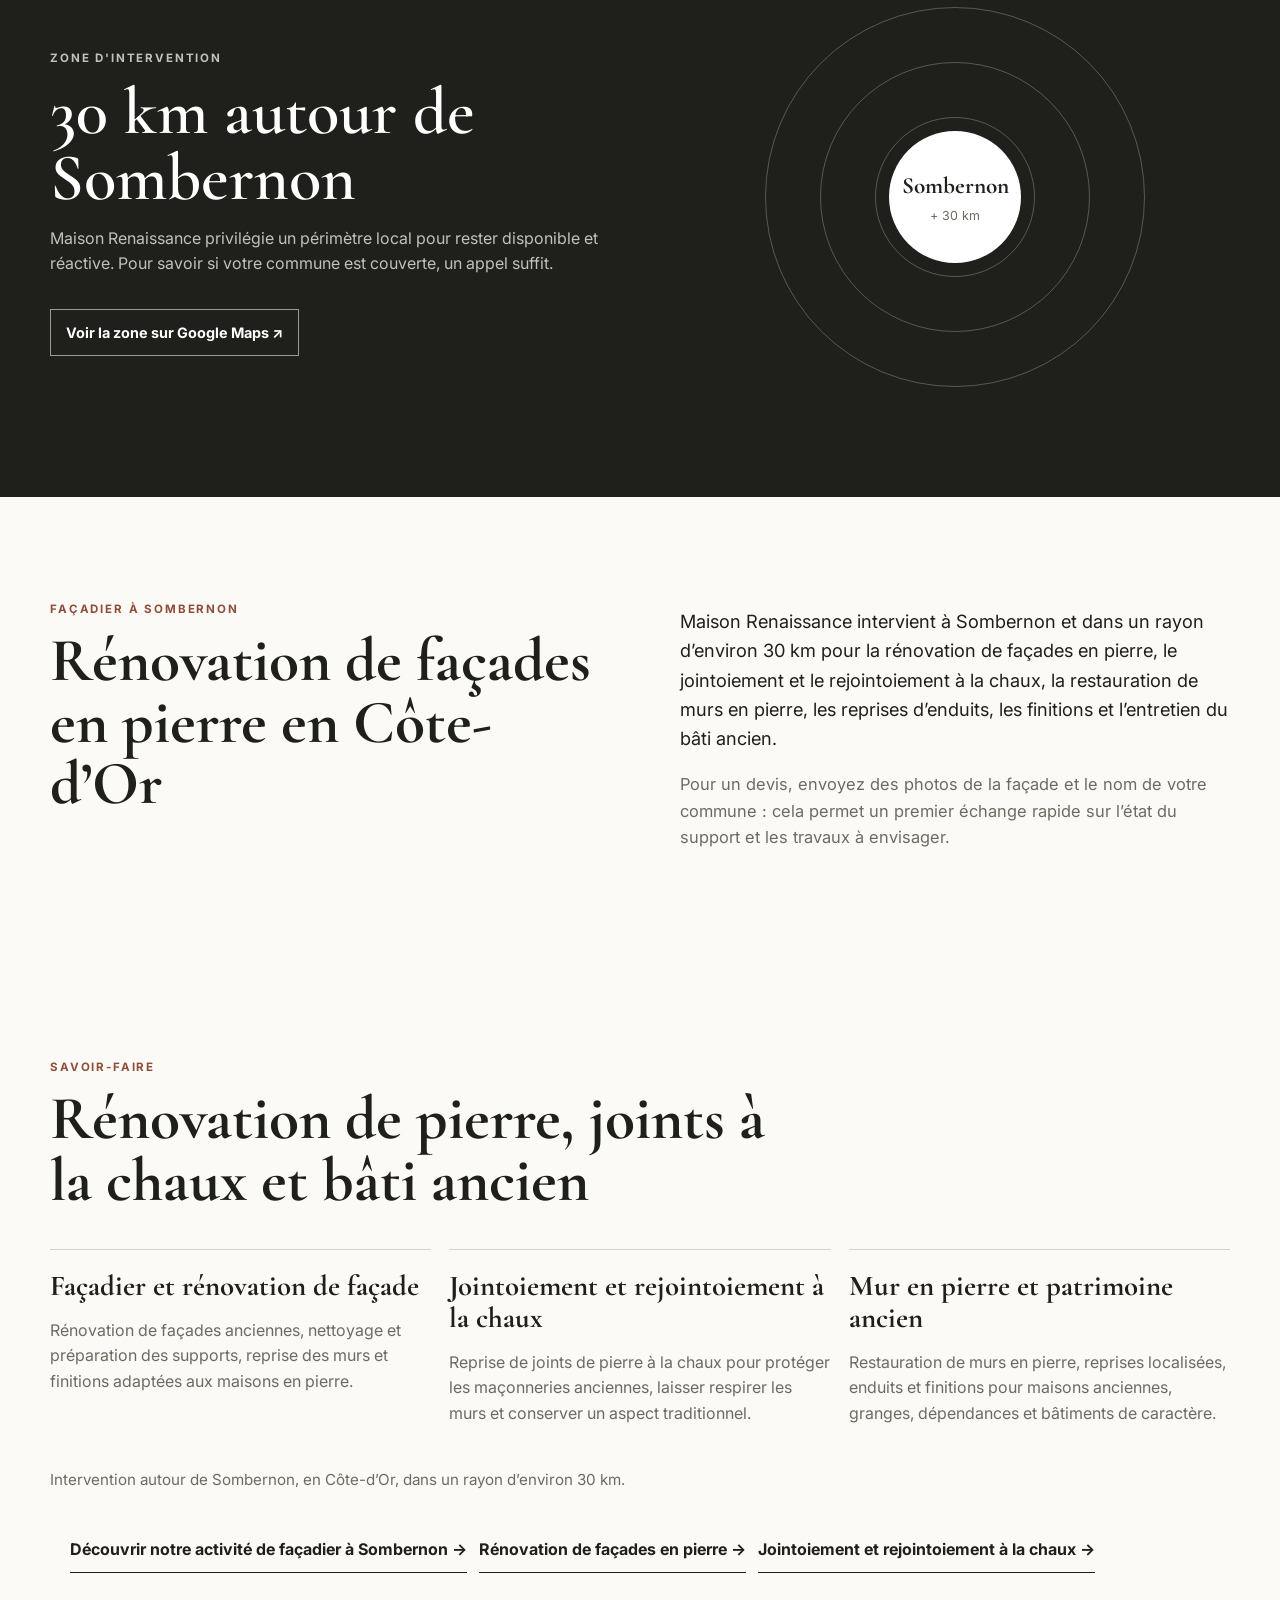
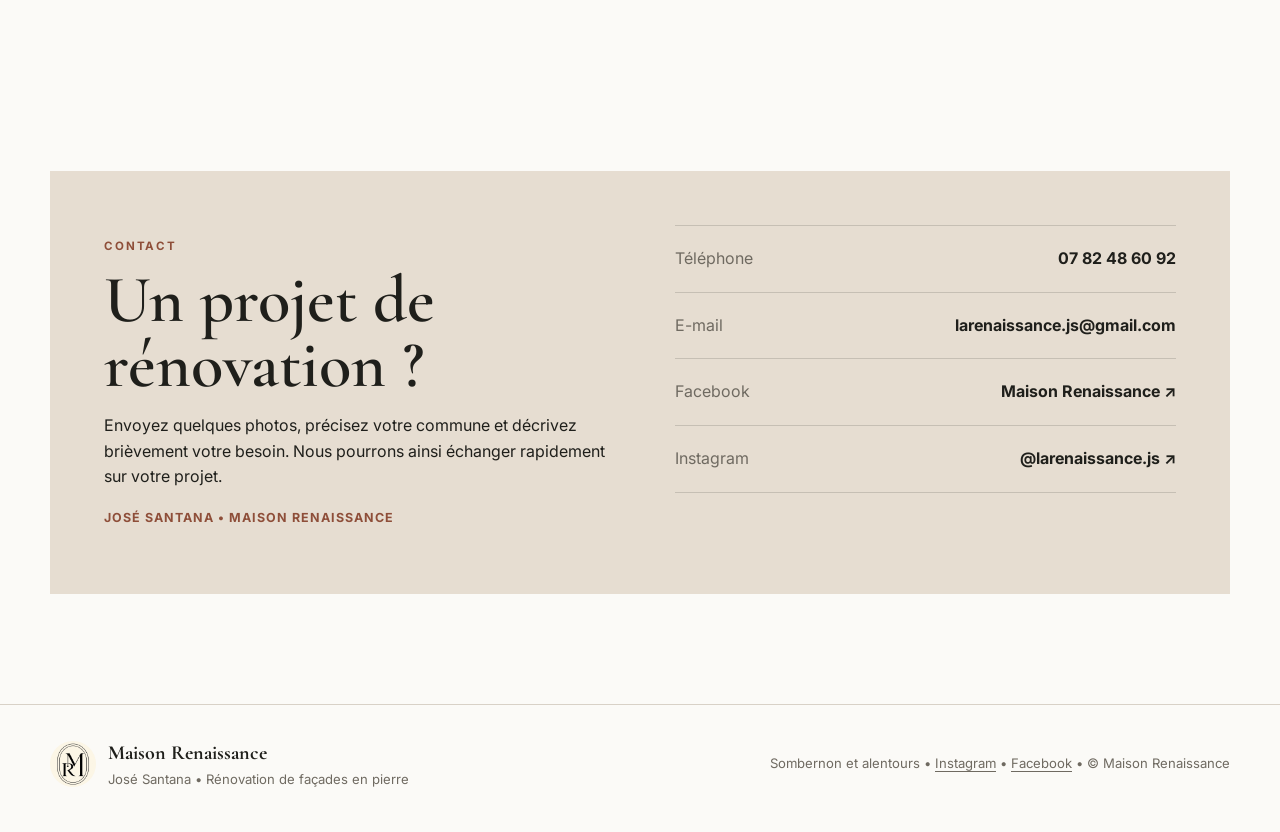
==== commit 8f343d07: "Add files via upload" ====
--- a/index.html
+++ b/index.html
@@ -62,15 +62,16 @@
 </head>
 <body>
   <header class="site-header">
-    <a class="brand" href="#accueil">
+    <a class="brand" href="index.html">
       <img src="assets/logo-mr-creme.jpg" alt="Logo Maison Renaissance">
       <span><strong>Maison Renaissance</strong><small>Façades & rénovation</small></span>
     </a>
     <nav class="desktop-nav" aria-label="Navigation principale">
-      <a href="#services">Services</a>
-      <a href="#realisations">Réalisations</a>
-      <a href="#zone">Zone</a>
-      <a href="#contact">Contact</a>
+      <a href="index.html">Accueil</a>
+      <a href="facadier-sombernon.html">Façadier à Sombernon</a>
+      <a href="renovation-facade-pierre.html">Façades en pierre</a>
+      <a href="jointoiement-chaux.html">Joints à la chaux</a>
+      <a href="realisations.html">Réalisations</a>
     </nav>
     <a class="header-cta" href="tel:+33782486092">07 82 48 60 92</a>
   </header>
@@ -129,12 +130,12 @@
         <div class="service-grid">
           <article>
             <span class="num">01</span>
-            <h3>Façades en pierre</h3>
+            <h3><a href="renovation-facade-pierre.html">Façades en pierre</a></h3>
             <p>Nettoyage, préparation, reprise des supports et mise en valeur de la pierre existante.</p>
           </article>
           <article>
             <span class="num">02</span>
-            <h3>Jointoiement à la chaux</h3>
+            <h3><a href="jointoiement-chaux.html">Jointoiement à la chaux</a></h3>
             <p>Reprise des joints traditionnels pour protéger les murs et conserver une esthétique authentique.</p>
           </article>
           <article>
@@ -283,6 +284,11 @@
         </article>
       </div>
       <p class="seo-keyline">Intervention autour de Sombernon, en Côte-d’Or, dans un rayon d’environ 30 km.</p>
+    <div class="seo-deep-links container">
+      <a href="facadier-sombernon.html">Découvrir notre activité de façadier à Sombernon →</a>
+      <a href="renovation-facade-pierre.html">Rénovation de façades en pierre →</a>
+      <a href="jointoiement-chaux.html">Jointoiement et rejointoiement à la chaux →</a>
+    </div>
     </section>
 
     <section class="contact container" id="contact">
--- a/styles.css
+++ b/styles.css
@@ -295,3 +295,158 @@
   line-height:1.1;
   color:rgba(255,255,255,.92);
 }
+
+
+/* V10 — pages SEO dédiées */
+.service-grid h3 a:hover{color:var(--rust)}
+.seo-deep-links{
+  display:flex;
+  gap:12px;
+  flex-wrap:wrap;
+  margin-top:34px;
+}
+.seo-deep-links a,
+.text-cta{
+  display:inline-flex;
+  padding:10px 0;
+  font-weight:700;
+  border-bottom:1px solid var(--ink);
+}
+.page-hero{
+  position:relative;
+  min-height:560px;
+  display:flex;
+  align-items:flex-end;
+  overflow:hidden;
+  background:#222;
+}
+.page-hero>img{
+  position:absolute;
+  inset:0;
+  width:100%;
+  height:100%;
+  object-fit:cover;
+}
+.page-hero-shade{
+  position:absolute;
+  inset:0;
+  background:linear-gradient(90deg,rgba(18,18,16,.82) 0%,rgba(18,18,16,.58) 48%,rgba(18,18,16,.18) 100%);
+}
+.page-hero-copy{
+  position:relative;
+  z-index:2;
+  padding-bottom:58px;
+  color:white;
+}
+.page-hero-copy h1{
+  font-family:"Cormorant Garamond",serif;
+  font-size:clamp(3.5rem,7vw,6.5rem);
+  line-height:.96;
+  margin:.35rem 0 1rem;
+  max-width:930px;
+}
+.page-hero-copy>p:not(.eyebrow){
+  max-width:720px;
+  font-size:1.1rem;
+  color:rgba(255,255,255,.88);
+}
+.breadcrumbs{
+  display:flex;
+  gap:8px;
+  align-items:center;
+  flex-wrap:wrap;
+  margin-bottom:22px;
+  font-size:.78rem;
+  color:rgba(255,255,255,.72);
+}
+.breadcrumbs a:hover{color:#fff}
+.content-page{
+  display:grid;
+  grid-template-columns:minmax(0,1fr) 300px;
+  gap:80px;
+  padding:95px 0;
+}
+.content-main h2,
+.page-title-simple h1{
+  font-family:"Cormorant Garamond",serif;
+  font-size:clamp(2.7rem,5vw,4.8rem);
+  line-height:1;
+  margin:.4rem 0 1.5rem;
+}
+.content-main h3{
+  font-family:"Cormorant Garamond",serif;
+  font-size:2rem;
+  line-height:1.05;
+  margin:2.5rem 0 .6rem;
+}
+.content-main p{color:var(--muted);font-size:1.02rem}
+.content-main>p:first-of-type{font-size:1.16rem;color:var(--ink)}
+.content-aside{
+  align-self:start;
+  position:sticky;
+  top:115px;
+  border-top:1px solid var(--line);
+}
+.content-aside h3{
+  font-family:"Cormorant Garamond",serif;
+  font-size:1.55rem;
+  margin:18px 0 10px;
+}
+.content-aside a{
+  display:block;
+  padding:12px 0;
+  border-bottom:1px solid var(--line);
+  color:var(--muted);
+}
+.content-aside a:hover{color:var(--rust)}
+.inline-actions{display:flex;gap:12px;flex-wrap:wrap;margin-top:24px}
+.inline-actions a{
+  padding:11px 14px;
+  border:1px solid var(--ink);
+  font-weight:700;
+  font-size:.9rem;
+}
+.page-cta{
+  background:var(--ink);
+  color:white;
+  padding:80px 0;
+}
+.page-cta h2{
+  font-family:"Cormorant Garamond",serif;
+  font-size:clamp(2.7rem,5vw,4.8rem);
+  margin:.4rem 0 1rem;
+}
+.page-cta p{max-width:620px;color:rgba(255,255,255,.72)}
+.page-title-simple{padding:90px 0 45px}
+.page-title-simple .breadcrumbs{color:var(--muted)}
+.page-title-simple>p:last-child{max-width:760px;color:var(--muted);font-size:1.05rem}
+.projects-page{padding-bottom:100px}
+.project-large{padding:55px 0;border-top:1px solid var(--line)}
+.project-large-copy{max-width:760px;margin-bottom:28px}
+.project-large-copy span{
+  color:var(--rust);
+  text-transform:uppercase;
+  letter-spacing:.12em;
+  font-size:.72rem;
+  font-weight:700;
+}
+.project-large-copy h2{
+  font-family:"Cormorant Garamond",serif;
+  font-size:clamp(2.1rem,4vw,3.4rem);
+  line-height:1.03;
+  margin:.55rem 0 .8rem;
+}
+.project-large-copy p{color:var(--muted)}
+@media(max-width:980px){
+  .content-page{grid-template-columns:1fr;gap:36px}
+  .content-aside{position:static}
+}
+@media(max-width:640px){
+  .page-hero{min-height:570px}
+  .page-hero-shade{background:linear-gradient(0deg,rgba(18,18,16,.90) 0%,rgba(18,18,16,.62) 58%,rgba(18,18,16,.20) 100%)}
+  .page-hero-copy{padding-bottom:40px}
+  .page-hero-copy h1{font-size:3.35rem}
+  .content-page{padding:72px 0}
+  .page-title-simple{padding:72px 0 36px}
+  .projects-page{padding-bottom:72px}
+}
